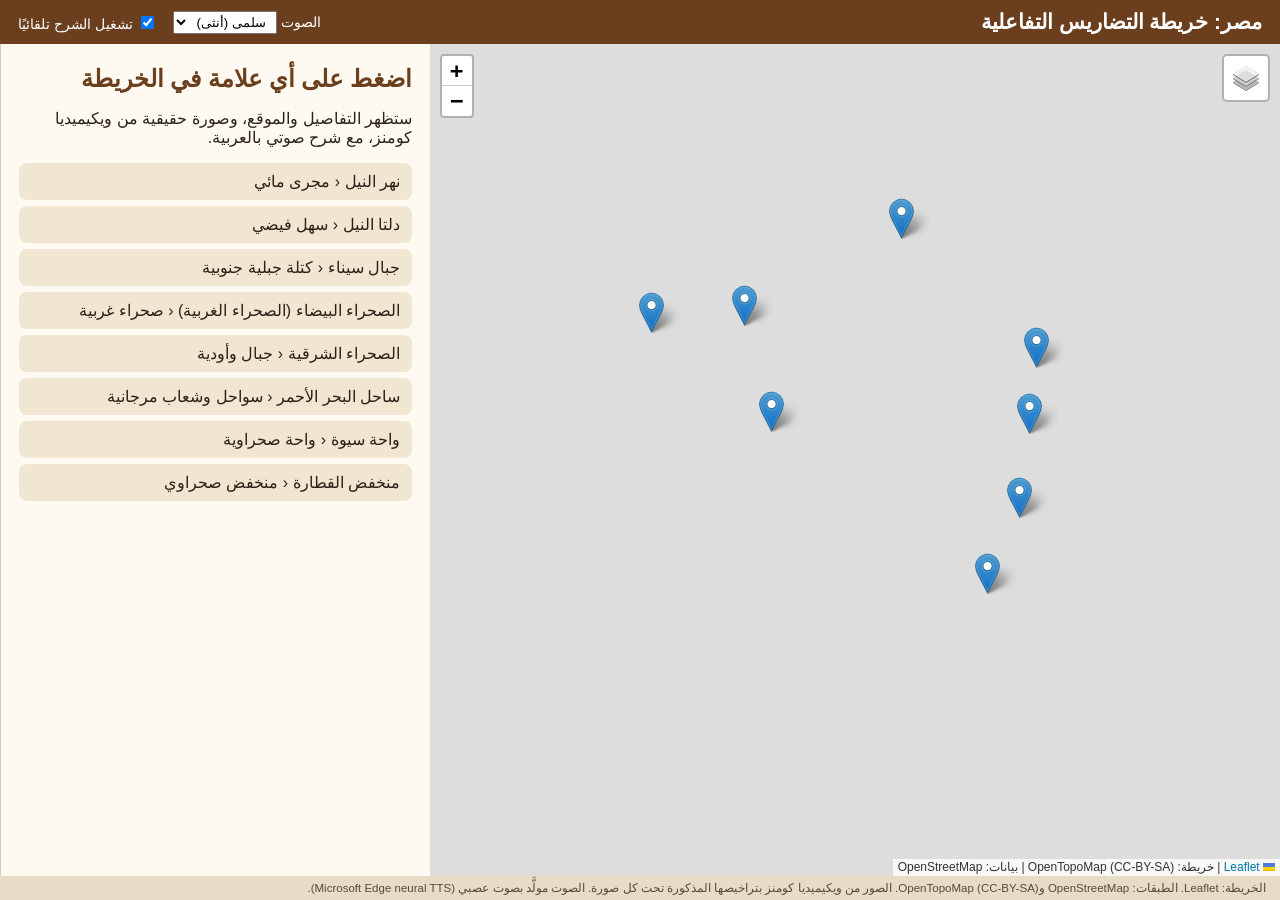
==== 1-index.html @ 4529cc91 "Add files via upload" ====
<!doctype html>
<html lang="ar" dir="rtl">
<head>
<meta charset="utf-8">
<meta name="viewport" content="width=device-width,initial-scale=1">
<title>خريطة مصر التفاعلية: التضاريس الرئيسية</title>



<style>/* required styles */

.leaflet-pane,
.leaflet-tile,
.leaflet-marker-icon,
.leaflet-marker-shadow,
.leaflet-tile-container,
.leaflet-pane > svg,
.leaflet-pane > canvas,
.leaflet-zoom-box,
.leaflet-image-layer,
.leaflet-layer {
	position: absolute;
	left: 0;
	top: 0;
	}
.leaflet-container {
	overflow: hidden;
	}
.leaflet-tile,
.leaflet-marker-icon,
.leaflet-marker-shadow {
	-webkit-user-select: none;
	   -moz-user-select: none;
	        user-select: none;
	  -webkit-user-drag: none;
	}
/* Prevents IE11 from highlighting tiles in blue */
.leaflet-tile::selection {
	background: transparent;
}
/* Safari renders non-retina tile on retina better with this, but Chrome is worse */
.leaflet-safari .leaflet-tile {
	image-rendering: -webkit-optimize-contrast;
	}
/* hack that prevents hw layers "stretching" when loading new tiles */
.leaflet-safari .leaflet-tile-container {
	width: 1600px;
	height: 1600px;
	-webkit-transform-origin: 0 0;
	}
.leaflet-marker-icon,
.leaflet-marker-shadow {
	display: block;
	}
/* .leaflet-container svg: reset svg max-width decleration shipped in Joomla! (joomla.org) 3.x */
/* .leaflet-container img: map is broken in FF if you have max-width: 100% on tiles */
.leaflet-container .leaflet-overlay-pane svg {
	max-width: none !important;
	max-height: none !important;
	}
.leaflet-container .leaflet-marker-pane img,
.leaflet-container .leaflet-shadow-pane img,
.leaflet-container .leaflet-tile-pane img,
.leaflet-container img.leaflet-image-layer,
.leaflet-container .leaflet-tile {
	max-width: none !important;
	max-height: none !important;
	width: auto;
	padding: 0;
	}

.leaflet-container img.leaflet-tile {
	/* See: https://bugs.chromium.org/p/chromium/issues/detail?id=600120 */
	mix-blend-mode: plus-lighter;
}

.leaflet-container.leaflet-touch-zoom {
	-ms-touch-action: pan-x pan-y;
	touch-action: pan-x pan-y;
	}
.leaflet-container.leaflet-touch-drag {
	-ms-touch-action: pinch-zoom;
	/* Fallback for FF which doesn't support pinch-zoom */
	touch-action: none;
	touch-action: pinch-zoom;
}
.leaflet-container.leaflet-touch-drag.leaflet-touch-zoom {
	-ms-touch-action: none;
	touch-action: none;
}
.leaflet-container {
	-webkit-tap-highlight-color: transparent;
}
.leaflet-container a {
	-webkit-tap-highlight-color: rgba(51, 181, 229, 0.4);
}
.leaflet-tile {
	filter: inherit;
	visibility: hidden;
	}
.leaflet-tile-loaded {
	visibility: inherit;
	}
.leaflet-zoom-box {
	width: 0;
	height: 0;
	-moz-box-sizing: border-box;
	     box-sizing: border-box;
	z-index: 800;
	}
/* workaround for https://bugzilla.mozilla.org/show_bug.cgi?id=888319 */
.leaflet-overlay-pane svg {
	-moz-user-select: none;
	}

.leaflet-pane         { z-index: 400; }

.leaflet-tile-pane    { z-index: 200; }
.leaflet-overlay-pane { z-index: 400; }
.leaflet-shadow-pane  { z-index: 500; }
.leaflet-marker-pane  { z-index: 600; }
.leaflet-tooltip-pane   { z-index: 650; }
.leaflet-popup-pane   { z-index: 700; }

.leaflet-map-pane canvas { z-index: 100; }
.leaflet-map-pane svg    { z-index: 200; }

.leaflet-vml-shape {
	width: 1px;
	height: 1px;
	}
.lvml {
	behavior: url(#default#VML);
	display: inline-block;
	position: absolute;
	}


/* control positioning */

.leaflet-control {
	position: relative;
	z-index: 800;
	pointer-events: visiblePainted; /* IE 9-10 doesn't have auto */
	pointer-events: auto;
	}
.leaflet-top,
.leaflet-bottom {
	position: absolute;
	z-index: 1000;
	pointer-events: none;
	}
.leaflet-top {
	top: 0;
	}
.leaflet-right {
	right: 0;
	}
.leaflet-bottom {
	bottom: 0;
	}
.leaflet-left {
	left: 0;
	}
.leaflet-control {
	float: left;
	clear: both;
	}
.leaflet-right .leaflet-control {
	float: right;
	}
.leaflet-top .leaflet-control {
	margin-top: 10px;
	}
.leaflet-bottom .leaflet-control {
	margin-bottom: 10px;
	}
.leaflet-left .leaflet-control {
	margin-left: 10px;
	}
.leaflet-right .leaflet-control {
	margin-right: 10px;
	}


/* zoom and fade animations */

.leaflet-fade-anim .leaflet-popup {
	opacity: 0;
	-webkit-transition: opacity 0.2s linear;
	   -moz-transition: opacity 0.2s linear;
	        transition: opacity 0.2s linear;
	}
.leaflet-fade-anim .leaflet-map-pane .leaflet-popup {
	opacity: 1;
	}
.leaflet-zoom-animated {
	-webkit-transform-origin: 0 0;
	    -ms-transform-origin: 0 0;
	        transform-origin: 0 0;
	}
svg.leaflet-zoom-animated {
	will-change: transform;
}

.leaflet-zoom-anim .leaflet-zoom-animated {
	-webkit-transition: -webkit-transform 0.25s cubic-bezier(0,0,0.25,1);
	   -moz-transition:    -moz-transform 0.25s cubic-bezier(0,0,0.25,1);
	        transition:         transform 0.25s cubic-bezier(0,0,0.25,1);
	}
.leaflet-zoom-anim .leaflet-tile,
.leaflet-pan-anim .leaflet-tile {
	-webkit-transition: none;
	   -moz-transition: none;
	        transition: none;
	}

.leaflet-zoom-anim .leaflet-zoom-hide {
	visibility: hidden;
	}


/* cursors */

.leaflet-interactive {
	cursor: pointer;
	}
.leaflet-grab {
	cursor: -webkit-grab;
	cursor:    -moz-grab;
	cursor:         grab;
	}
.leaflet-crosshair,
.leaflet-crosshair .leaflet-interactive {
	cursor: crosshair;
	}
.leaflet-popup-pane,
.leaflet-control {
	cursor: auto;
	}
.leaflet-dragging .leaflet-grab,
.leaflet-dragging .leaflet-grab .leaflet-interactive,
.leaflet-dragging .leaflet-marker-draggable {
	cursor: move;
	cursor: -webkit-grabbing;
	cursor:    -moz-grabbing;
	cursor:         grabbing;
	}

/* marker & overlays interactivity */
.leaflet-marker-icon,
.leaflet-marker-shadow,
.leaflet-image-layer,
.leaflet-pane > svg path,
.leaflet-tile-container {
	pointer-events: none;
	}

.leaflet-marker-icon.leaflet-interactive,
.leaflet-image-layer.leaflet-interactive,
.leaflet-pane > svg path.leaflet-interactive,
svg.leaflet-image-layer.leaflet-interactive path {
	pointer-events: visiblePainted; /* IE 9-10 doesn't have auto */
	pointer-events: auto;
	}

/* visual tweaks */

.leaflet-container {
	background: #ddd;
	outline-offset: 1px;
	}
.leaflet-container a {
	color: #0078A8;
	}
.leaflet-zoom-box {
	border: 2px dotted #38f;
	background: rgba(255,255,255,0.5);
	}


/* general typography */
.leaflet-container {
	font-family: "Helvetica Neue", Arial, Helvetica, sans-serif;
	font-size: 12px;
	font-size: 0.75rem;
	line-height: 1.5;
	}


/* general toolbar styles */

.leaflet-bar {
	box-shadow: 0 1px 5px rgba(0,0,0,0.65);
	border-radius: 4px;
	}
.leaflet-bar a {
	background-color: #fff;
	border-bottom: 1px solid #ccc;
	width: 26px;
	height: 26px;
	line-height: 26px;
	display: block;
	text-align: center;
	text-decoration: none;
	color: black;
	}
.leaflet-bar a,
.leaflet-control-layers-toggle {
	background-position: 50% 50%;
	background-repeat: no-repeat;
	display: block;
	}
.leaflet-bar a:hover,
.leaflet-bar a:focus {
	background-color: #f4f4f4;
	}
.leaflet-bar a:first-child {
	border-top-left-radius: 4px;
	border-top-right-radius: 4px;
	}
.leaflet-bar a:last-child {
	border-bottom-left-radius: 4px;
	border-bottom-right-radius: 4px;
	border-bottom: none;
	}
.leaflet-bar a.leaflet-disabled {
	cursor: default;
	background-color: #f4f4f4;
	color: #bbb;
	}

.leaflet-touch .leaflet-bar a {
	width: 30px;
	height: 30px;
	line-height: 30px;
	}
.leaflet-touch .leaflet-bar a:first-child {
	border-top-left-radius: 2px;
	border-top-right-radius: 2px;
	}
.leaflet-touch .leaflet-bar a:last-child {
	border-bottom-left-radius: 2px;
	border-bottom-right-radius: 2px;
	}

/* zoom control */

.leaflet-control-zoom-in,
.leaflet-control-zoom-out {
	font: bold 18px 'Lucida Console', Monaco, monospace;
	text-indent: 1px;
	}

.leaflet-touch .leaflet-control-zoom-in, .leaflet-touch .leaflet-control-zoom-out  {
	font-size: 22px;
	}


/* layers control */

.leaflet-control-layers {
	box-shadow: 0 1px 5px rgba(0,0,0,0.4);
	background: #fff;
	border-radius: 5px;
	}
.leaflet-control-layers-toggle {
	background-image: url([data-uri]);
	width: 36px;
	height: 36px;
	}
.leaflet-retina .leaflet-control-layers-toggle {
	background-image: url([data-uri]);
	background-size: 26px 26px;
	}
.leaflet-touch .leaflet-control-layers-toggle {
	width: 44px;
	height: 44px;
	}
.leaflet-control-layers .leaflet-control-layers-list,
.leaflet-control-layers-expanded .leaflet-control-layers-toggle {
	display: none;
	}
.leaflet-control-layers-expanded .leaflet-control-layers-list {
	display: block;
	position: relative;
	}
.leaflet-control-layers-expanded {
	padding: 6px 10px 6px 6px;
	color: #333;
	background: #fff;
	}
.leaflet-control-layers-scrollbar {
	overflow-y: scroll;
	overflow-x: hidden;
	padding-right: 5px;
	}
.leaflet-control-layers-selector {
	margin-top: 2px;
	position: relative;
	top: 1px;
	}
.leaflet-control-layers label {
	display: block;
	font-size: 13px;
	font-size: 1.08333em;
	}
.leaflet-control-layers-separator {
	height: 0;
	border-top: 1px solid #ddd;
	margin: 5px -10px 5px -6px;
	}

/* Default icon URLs */
.leaflet-default-icon-path { /* used only in path-guessing heuristic, see L.Icon.Default */
	background-image: url([data-uri]);
	}


/* attribution and scale controls */

.leaflet-container .leaflet-control-attribution {
	background: #fff;
	background: rgba(255, 255, 255, 0.8);
	margin: 0;
	}
.leaflet-control-attribution,
.leaflet-control-scale-line {
	padding: 0 5px;
	color: #333;
	line-height: 1.4;
	}
.leaflet-control-attribution a {
	text-decoration: none;
	}
.leaflet-control-attribution a:hover,
.leaflet-control-attribution a:focus {
	text-decoration: underline;
	}
.leaflet-attribution-flag {
	display: inline !important;
	vertical-align: baseline !important;
	width: 1em;
	height: 0.6669em;
	}
.leaflet-left .leaflet-control-scale {
	margin-left: 5px;
	}
.leaflet-bottom .leaflet-control-scale {
	margin-bottom: 5px;
	}
.leaflet-control-scale-line {
	border: 2px solid #777;
	border-top: none;
	line-height: 1.1;
	padding: 2px 5px 1px;
	white-space: nowrap;
	-moz-box-sizing: border-box;
	     box-sizing: border-box;
	background: rgba(255, 255, 255, 0.8);
	text-shadow: 1px 1px #fff;
	}
.leaflet-control-scale-line:not(:first-child) {
	border-top: 2px solid #777;
	border-bottom: none;
	margin-top: -2px;
	}
.leaflet-control-scale-line:not(:first-child):not(:last-child) {
	border-bottom: 2px solid #777;
	}

.leaflet-touch .leaflet-control-attribution,
.leaflet-touch .leaflet-control-layers,
.leaflet-touch .leaflet-bar {
	box-shadow: none;
	}
.leaflet-touch .leaflet-control-layers,
.leaflet-touch .leaflet-bar {
	border: 2px solid rgba(0,0,0,0.2);
	background-clip: padding-box;
	}


/* popup */

.leaflet-popup {
	position: absolute;
	text-align: center;
	margin-bottom: 20px;
	}
.leaflet-popup-content-wrapper {
	padding: 1px;
	text-align: left;
	border-radius: 12px;
	}
.leaflet-popup-content {
	margin: 13px 24px 13px 20px;
	line-height: 1.3;
	font-size: 13px;
	font-size: 1.08333em;
	min-height: 1px;
	}
.leaflet-popup-content p {
	margin: 17px 0;
	margin: 1.3em 0;
	}
.leaflet-popup-tip-container {
	width: 40px;
	height: 20px;
	position: absolute;
	left: 50%;
	margin-top: -1px;
	margin-left: -20px;
	overflow: hidden;
	pointer-events: none;
	}
.leaflet-popup-tip {
	width: 17px;
	height: 17px;
	padding: 1px;

	margin: -10px auto 0;
	pointer-events: auto;

	-webkit-transform: rotate(45deg);
	   -moz-transform: rotate(45deg);
	    -ms-transform: rotate(45deg);
	        transform: rotate(45deg);
	}
.leaflet-popup-content-wrapper,
.leaflet-popup-tip {
	background: white;
	color: #333;
	box-shadow: 0 3px 14px rgba(0,0,0,0.4);
	}
.leaflet-container a.leaflet-popup-close-button {
	position: absolute;
	top: 0;
	right: 0;
	border: none;
	text-align: center;
	width: 24px;
	height: 24px;
	font: 16px/24px Tahoma, Verdana, sans-serif;
	color: #757575;
	text-decoration: none;
	background: transparent;
	}
.leaflet-container a.leaflet-popup-close-button:hover,
.leaflet-container a.leaflet-popup-close-button:focus {
	color: #585858;
	}
.leaflet-popup-scrolled {
	overflow: auto;
	}

.leaflet-oldie .leaflet-popup-content-wrapper {
	-ms-zoom: 1;
	}
.leaflet-oldie .leaflet-popup-tip {
	width: 24px;
	margin: 0 auto;

	-ms-filter: "progid:DXImageTransform.Microsoft.Matrix(M11=0.70710678, M12=0.70710678, M21=-0.70710678, M22=0.70710678)";
	filter: progid:DXImageTransform.Microsoft.Matrix(M11=0.70710678, M12=0.70710678, M21=-0.70710678, M22=0.70710678);
	}

.leaflet-oldie .leaflet-control-zoom,
.leaflet-oldie .leaflet-control-layers,
.leaflet-oldie .leaflet-popup-content-wrapper,
.leaflet-oldie .leaflet-popup-tip {
	border: 1px solid #999;
	}


/* div icon */

.leaflet-div-icon {
	background: #fff;
	border: 1px solid #666;
	}


/* Tooltip */
/* Base styles for the element that has a tooltip */
.leaflet-tooltip {
	position: absolute;
	padding: 6px;
	background-color: #fff;
	border: 1px solid #fff;
	border-radius: 3px;
	color: #222;
	white-space: nowrap;
	-webkit-user-select: none;
	-moz-user-select: none;
	-ms-user-select: none;
	user-select: none;
	pointer-events: none;
	box-shadow: 0 1px 3px rgba(0,0,0,0.4);
	}
.leaflet-tooltip.leaflet-interactive {
	cursor: pointer;
	pointer-events: auto;
	}
.leaflet-tooltip-top:before,
.leaflet-tooltip-bottom:before,
.leaflet-tooltip-left:before,
.leaflet-tooltip-right:before {
	position: absolute;
	pointer-events: none;
	border: 6px solid transparent;
	background: transparent;
	content: "";
	}

/* Directions */

.leaflet-tooltip-bottom {
	margin-top: 6px;
}
.leaflet-tooltip-top {
	margin-top: -6px;
}
.leaflet-tooltip-bottom:before,
.leaflet-tooltip-top:before {
	left: 50%;
	margin-left: -6px;
	}
.leaflet-tooltip-top:before {
	bottom: 0;
	margin-bottom: -12px;
	border-top-color: #fff;
	}
.leaflet-tooltip-bottom:before {
	top: 0;
	margin-top: -12px;
	margin-left: -6px;
	border-bottom-color: #fff;
	}
.leaflet-tooltip-left {
	margin-left: -6px;
}
.leaflet-tooltip-right {
	margin-left: 6px;
}
.leaflet-tooltip-left:before,
.leaflet-tooltip-right:before {
	top: 50%;
	margin-top: -6px;
	}
.leaflet-tooltip-left:before {
	right: 0;
	margin-right: -12px;
	border-left-color: #fff;
	}
.leaflet-tooltip-right:before {
	left: 0;
	margin-left: -12px;
	border-right-color: #fff;
	}

/* Printing */

@media print {
	/* Prevent printers from removing background-images of controls. */
	.leaflet-control {
		-webkit-print-color-adjust: exact;
		print-color-adjust: exact;
		}
	}
/* Pannellum 2.5.6, https://github.com/mpetroff/pannellum */
.pnlm-container{margin:0;padding:0;overflow:hidden;position:relative;cursor:default;width:100%;height:100%;font-family:Helvetica,"Nimbus Sans L","Liberation Sans",Arial,sans-serif;background:#f4f4f4 url('data:image/svg+xml,%3Csvg%20xmlns%3D%22http%3A%2F%2Fwww.w3.org%2F2000%2Fsvg%22%20width%3D%2267%22%20height%3D%22100%22%20viewBox%3D%220%200%2067%20100%22%3E%0A%3Cpath%20stroke%3D%22%23ccc%22%20fill%3D%22none%22%20d%3D%22M33.5%2C50%2C0%2C63%2C33.5%2C75%2C67%2C63%2C33.5%2C50m-33.5-50%2C67%2C25m-0.5%2C0%2C0%2C75m-66.5-75%2C67-25m-33.5%2C75%2C0%2C25m0-100%2C0%2C50%22%2F%3E%0A%3C%2Fsvg%3E%0A') repeat;-webkit-user-select:none;-khtml-user-select:none;-moz-user-select:none;-o-user-select:none;-ms-user-select:none;user-select:none;outline:0;line-height:1.4;contain:content}.pnlm-container *{box-sizing:content-box}.pnlm-ui{position:absolute;width:100%;height:100%;z-index:1}.pnlm-grab{cursor:grab;cursor:url('data:image/svg+xml,%3Csvg%20xmlns%3D%22http%3A%2F%2Fwww.w3.org%2F2000%2Fsvg%22%20height%3D%2226%22%20width%3D%2226%22%3E%0A%3Cpath%20stroke%3D%22%23000%22%20stroke-width%3D%221px%22%20fill%3D%22%23fff%22%20d%3D%22m15.3%2020.5s6.38-6.73%204.64-8.24-3.47%201.01-3.47%201.01%203.61-5.72%201.41-6.49c-2.2-0.769-3.33%204.36-3.33%204.36s0.873-5.76-1.06-5.76-1.58%205.39-1.58%205.39-0.574-4.59-2.18-4.12c-1.61%200.468-0.572%205.51-0.572%205.51s-1.58-4.89-2.93-3.79c-1.35%201.11%200.258%205.25%200.572%206.62%200.836%202.43%202.03%202.94%202.17%205.55%22%2F%3E%0A%3C%2Fsvg%3E%0A') 12 8,default}.pnlm-grabbing{cursor:grabbing;cursor:url('data:image/svg+xml,%3Csvg%20xmlns%3D%22http%3A%2F%2Fwww.w3.org%2F2000%2Fsvg%22%20height%3D%2226%22%20width%3D%2226%22%3E%0A%3Cpath%20stroke%3D%22%23000%22%20stroke-width%3D%221px%22%20fill%3D%22%23fff%22%20d%3D%22m15.3%2020.5s5.07-5.29%203.77-6.74c-1.31-1.45-2.53%200.14-2.53%200.14s2.74-3.29%200.535-4.06c-2.2-0.769-2.52%201.3-2.52%201.3s0.81-2.13-1.12-2.13-1.52%201.77-1.52%201.77-0.261-1.59-1.87-1.12c-1.61%200.468-0.874%202.17-0.874%202.17s-0.651-1.55-2-0.445c-1.35%201.11-0.68%202.25-0.365%203.62%200.836%202.43%202.03%202.94%202.17%205.55%22%2F%3E%0A%3C%2Fsvg%3E%0A') 12 8,default}.pnlm-sprite{background-image:url('data:image/svg+xml,%3Csvg%20xmlns%3D%22http%3A%2F%2Fwww.w3.org%2F2000%2Fsvg%22%20width%3D%2226%22%20height%3D%22208%22%3E%0A%3Ccircle%20fill-opacity%3D%22.78%22%20cy%3D%22117%22%20cx%3D%2213%22%20r%3D%2211%22%20fill%3D%22%23fff%22%2F%3E%0A%3Ccircle%20fill-opacity%3D%22.78%22%20cy%3D%22143%22%20cx%3D%2213%22%20r%3D%2211%22%20fill%3D%22%23fff%22%2F%3E%0A%3Ccircle%20cy%3D%22169%22%20cx%3D%2213%22%20r%3D%227%22%20fill%3D%22none%22%20stroke%3D%22%23000%22%20stroke-width%3D%222%22%2F%3E%0A%3Ccircle%20cy%3D%22195%22%20cx%3D%2213%22%20r%3D%227%22%20fill%3D%22none%22%20stroke%3D%22%23000%22%20stroke-width%3D%222%22%2F%3E%0A%3Ccircle%20cx%3D%2213%22%20cy%3D%22195%22%20r%3D%222.5%22%2F%3E%0A%3Cpath%20d%3D%22m5%2083v6h2v-4h4v-2zm10%200v2h4v4h2v-6zm-5%205v6h6v-6zm-5%205v6h6v-2h-4v-4zm14%200v4h-4v2h6v-6z%22%2F%3E%0A%3Cpath%20d%3D%22m13%20110a7%207%200%200%200%20-7%207%207%207%200%200%200%207%207%207%207%200%200%200%207%20-7%207%207%200%200%200%20-7%20-7zm-1%203h2v2h-2zm0%203h2v5h-2z%22%2F%3E%0A%3Cpath%20d%3D%22m5%2057v6h2v-4h4v-2zm10%200v2h4v4h2v-6zm-10%2010v6h6v-2h-4v-4zm14%200v4h-4v2h6v-6z%22%2F%3E%0A%3Cpath%20d%3D%22m17%2038v2h-8v-2z%22%2F%3E%0A%3Cpath%20d%3D%22m12%209v3h-3v2h3v3h2v-3h3v-2h-3v-3z%22%2F%3E%0A%3Cpath%20d%3D%22m13%20136-6.125%206.125h4.375v7.875h3.5v-7.875h4.375z%22%2F%3E%0A%3Cpath%20d%3D%22m10.428%20173.33v-5.77l5-2.89v5.77zm1-1.73%203-1.73-3.001-1.74z%22%2F%3E%0A%3C%2Fsvg%3E%0A')}.pnlm-container:-moz-full-screen{height:100%!important;width:100%!important;position:static!important}.pnlm-container:-webkit-full-screen{height:100%!important;width:100%!important;position:static!important}.pnlm-container:-ms-fullscreen{height:100%!important;width:100%!important;position:static!important}.pnlm-container:fullscreen{height:100%!important;width:100%!important;position:static!important}.pnlm-render-container{cursor:inherit;position:absolute;height:100%;width:100%}.pnlm-controls{margin-top:4px;background-color:#fff;border:1px solid #999;border-color:rgba(0,0,0,0.4);border-radius:3px;cursor:pointer;z-index:2;-webkit-transform:translateZ(9999px);transform:translateZ(9999px)}.pnlm-control:hover{background-color:#f8f8f8}.pnlm-controls-container{position:absolute;top:0;left:4px;z-index:1}.pnlm-zoom-controls{width:26px;height:52px}.pnlm-zoom-in{width:100%;height:50%;position:absolute;top:0;border-radius:3px 3px 0 0}.pnlm-zoom-out{width:100%;height:50%;position:absolute;bottom:0;background-position:0 -26px;border-top:1px solid #ddd;border-top-color:rgba(0,0,0,0.10);border-radius:0 0 3px 3px}.pnlm-fullscreen-toggle-button,.pnlm-orientation-button,.pnlm-hot-spot-debug-indicator{width:26px;height:26px}.pnlm-hot-spot-debug-indicator{position:absolute;top:50%;left:50%;width:26px;height:26px;margin:-13px 0 0 -13px;background-color:rgba(255,255,255,0.5);border-radius:13px;display:none}.pnlm-orientation-button-inactive{background-position:0 -156px}.pnlm-orientation-button-active{background-position:0 -182px}.pnlm-fullscreen-toggle-button-inactive{background-position:0 -52px}.pnlm-fullscreen-toggle-button-active{background-position:0 -78px}.pnlm-panorama-info{position:absolute;bottom:4px;background-color:rgba(0,0,0,0.7);border-radius:0 3px 3px 0;padding-right:10px;color:#fff;text-align:left;display:none;z-index:2;-webkit-transform:translateZ(9999px);transform:translateZ(9999px)}.pnlm-title-box{position:relative;font-size:20px;display:table;padding-left:5px;margin-bottom:3px}.pnlm-author-box{position:relative;font-size:12px;display:table;padding-left:5px}.pnlm-load-box{position:absolute;top:50%;left:50%;width:200px;height:150px;margin:-75px 0 0 -100px;background-color:rgba(0,0,0,0.7);border-radius:3px;text-align:center;font-size:20px;display:none;color:#fff}.pnlm-load-box p{margin:20px 0}.pnlm-lbox{position:absolute;top:50%;left:50%;width:20px;height:20px;margin:-10px 0 0 -10px;display:none}.pnlm-loading{animation-duration:1.5s;-webkit-animation-duration:1.5s;animation-name:pnlm-mv;-webkit-animation-name:pnlm-mv;animation-iteration-count:infinite;-webkit-animation-iteration-count:infinite;animation-timing-function:linear;-webkit-animation-timing-function:linear;height:10px;width:10px;background-color:#fff;position:relative}@keyframes pnlm-mv{from{left:0;top:0}25%{left:10px;top:0}50%{left:10px;top:10px}75%{left:0;top:10px}to{left:0;top:0}}@-webkit-keyframes pnlm-mv{from{left:0;top:0}25%{left:10px;top:0}50%{left:10px;top:10px}75%{left:0;top:10px}to{left:0;top:0}}.pnlm-load-button{position:absolute;top:50%;left:50%;width:200px;height:100px;margin:-50px 0 0 -100px;background-color:rgba(0,0,0,.7);border-radius:3px;text-align:center;font-size:20px;display:table;color:#fff;cursor:pointer}.pnlm-load-button:hover{background-color:rgba(0,0,0,.8)}.pnlm-load-button p{display:table-cell;vertical-align:middle}.pnlm-info-box{font-size:15px;position:absolute;top:50%;left:50%;width:200px;height:150px;margin:-75px 0 0 -100px;background-color:#000;border-radius:3px;display:table;text-align:center;color:#fff;table-layout:fixed}.pnlm-info-box a,.pnlm-author-box a{color:#fff;word-wrap:break-word;overflow-wrap:break-word}.pnlm-info-box p{display:table-cell;vertical-align:middle;padding:0 5px 0 5px}.pnlm-error-msg{display:none}.pnlm-about-msg{font-size:11px;line-height:11px;color:#fff;padding:5px 8px 5px 8px;background:rgba(0,0,0,0.7);border-radius:3px;position:absolute;top:50px;left:50px;display:none;opacity:0;-moz-transition:opacity .3s ease-in-out;-webkit-transition:opacity .3s ease-in-out;-o-transition:opacity .3s ease-in-out;-ms-transition:opacity .3s ease-in-out;transition:opacity .3s ease-in-out;z-index:1}.pnlm-about-msg a:link,.pnlm-about-msg a:visited{color:#fff}.pnlm-about-msg a:hover,.pnlm-about-msg a:active{color:#eee}.pnlm-hotspot-base{position:absolute;visibility:hidden;cursor:default;vertical-align:middle;top:0;z-index:1}.pnlm-hotspot{height:26px;width:26px;border-radius:13px}.pnlm-hotspot:hover{background-color:rgba(255,255,255,0.2)}.pnlm-hotspot.pnlm-info{background-position:0 -104px}.pnlm-hotspot.pnlm-scene{background-position:0 -130px}div.pnlm-tooltip span{visibility:hidden;position:absolute;border-radius:3px;background-color:rgba(0,0,0,0.7);color:#fff;text-align:center;max-width:200px;padding:5px 10px;margin-left:-220px;cursor:default}div.pnlm-tooltip:hover span{visibility:visible}div.pnlm-tooltip:hover span:after{content:'';position:absolute;width:0;height:0;border-width:10px;border-style:solid;border-color:rgba(0,0,0,0.7) transparent transparent transparent;bottom:-20px;left:-10px;margin:0 50%}.pnlm-compass{position:absolute;width:50px;height:50px;right:4px;bottom:4px;border-radius:25px;background-image:url('data:image/svg+xml,%3Csvg%20xmlns%3D%22http%3A%2F%2Fwww.w3.org%2F2000%2Fsvg%22%20height%3D%2250%22%20width%3D%2250%22%3E%0A%3Cpath%20d%3D%22m24.5078%206-3.2578%2018h7.5l-3.25781-18h-0.984376zm-3.2578%2020%203.2578%2018h0.9844l3.2578-18h-7.5zm1.19531%200.9941h5.10938l-2.5547%2014.1075-2.5547-14.1075z%22%2F%3E%0A%3C%2Fsvg%3E%0A');cursor:default;display:none}.pnlm-world{position:absolute;left:50%;top:50%}.pnlm-face{position:absolute;-webkit-transform-origin:0 0;transform-origin:0 0}.pnlm-dragfix,.pnlm-preview-img{position:absolute;height:100%;width:100%}.pnlm-preview-img{background-size:cover;background-position:center}.pnlm-lbar{width:150px;margin:0 auto;border:#fff 1px solid;height:6px}.pnlm-lbar-fill{background:#fff;height:100%;width:0}.pnlm-lmsg{font-size:12px}.pnlm-fade-img{position:absolute;top:0;left:0}.pnlm-pointer{cursor:pointer}*{box-sizing:border-box}
html,body{margin:0;height:100%;font-family:"Segoe UI","Noto Naskh Arabic","Noto Sans Arabic",Tahoma,sans-serif;background:#f4efe6;color:#2b2118}
body{display:flex;flex-direction:column}
header{display:flex;justify-content:space-between;align-items:center;padding:10px 18px;background:#6b3f1d;color:#fff}
header h1{margin:0;font-size:1.3rem}
.ctrl{display:flex;gap:16px;align-items:center;font-size:.9rem}
.ctrl select{font-family:inherit;padding:2px 6px}
main{flex:1;display:flex;min-height:0}
#map{flex:1;min-width:0}
#panel{width:430px;max-width:45vw;overflow-y:auto;padding:16px 18px;background:#fffaf1;border-inline-end:1px solid #d9cbb3}
#panel h2{margin:.2em 0 .3em;color:#6b3f1d}
.en{color:#8a7a66;font-size:.85rem;margin-bottom:6px}
.tags span{display:inline-block;background:#e8d9bd;border-radius:10px;padding:1px 10px;margin-inline-end:6px;font-size:.8rem}
.loc{margin:8px 0;font-size:.9rem;color:#5a4a37}
#list{list-style:none;padding:0}
#list li{padding:9px 12px;margin:6px 0;background:#f1e6d1;border-radius:8px;cursor:pointer}
#list li:hover{background:#e6d3b0}
#back{font-family:inherit;border:0;background:#e8d9bd;padding:5px 12px;border-radius:6px;cursor:pointer}
.viewer-wrap{margin:10px 0}
#viewer{width:100%;height:240px;border-radius:8px;overflow:hidden;background:#222}
#viewer img{width:100%;height:100%;object-fit:cover;cursor:zoom-in}
#viewer.big{position:fixed;inset:4vh 4vw;height:auto;z-index:2000;box-shadow:0 0 0 100vmax rgba(0,0,0,.7)}
#viewer.big img{object-fit:contain;cursor:zoom-out}
#viewer-note{font-size:.78rem;color:#7a6a55;margin-top:4px}
audio{width:100%;margin:6px 0}
#d-text{line-height:1.9;font-size:1.02rem}
#d-facts{padding-inline-start:20px;line-height:1.8}
.credit{font-size:.78rem;color:#6a5a47;border-top:1px solid #e0d2ba;padding-top:8px;margin-top:10px}
.credit a{color:#8a4b14}
footer{font-size:.72rem;padding:5px 14px;background:#e8dcc6;color:#5a4a37}
.leaflet-popup-content{font-family:inherit;direction:rtl;text-align:right}
@media(max-width:800px){main{flex-direction:column}#panel{width:100%;max-width:none;height:55%}#map{height:45%;flex:none}}
</style></head>
<body>
<header>
  <h1>مصر: خريطة التضاريس التفاعلية</h1>
  <div class="ctrl">
    <label>الصوت
      <select id="voice"><option value="salma">سلمى (أنثى)</option><option value="shakir">شاكر (ذكر)</option></select>
    </label>
    <label class="chk"><input type="checkbox" id="autoplay" checked> تشغيل الشرح تلقائيًا</label>
  </div>
</header>
<main>
  <div id="map"></div>
  <aside id="panel">
    <div id="intro">
      <h2>اضغط على أي علامة في الخريطة</h2>
      <p>ستظهر التفاصيل والموقع، وصورة حقيقية من ويكيميديا كومنز، مع شرح صوتي بالعربية.</p>
      <ul id="list"></ul>
    </div>
    <div id="detail" hidden>
      <button id="back" type="button">&rarr; رجوع للقائمة</button>
      <h2 id="d-ar"></h2>
      <div class="en" id="d-en" dir="ltr"></div>
      <div class="tags"><span id="d-kind"></span><span id="d-sub"></span></div>
      <div class="loc">الموقع: <bdi id="d-loc" dir="ltr"></bdi></div>
      <div class="viewer-wrap">
        <div id="viewer"></div>
        <div id="viewer-note"></div>
      </div>
      <audio id="audio" controls preload="none"></audio>
      <p id="d-text"></p>
      <ul id="d-facts"></ul>
      <div class="credit" id="d-credit"></div>
    </div>
  </aside>
</main>
<footer>
  الخريطة: Leaflet. الطبقات: OpenStreetMap وOpenTopoMap (CC-BY-SA). الصور من ويكيميديا كومنز بتراخيصها المذكورة تحت كل صورة. الصوت مولَّد بصوت عصبي (Microsoft Edge neural TTS).
</footer>
<script>/* @preserve
 * Leaflet 1.9.4, a JS library for interactive maps. https://leafletjs.com
 * (c) 2010-2023 Vladimir Agafonkin, (c) 2010-2011 CloudMade
 */
!function(t,e){"object"==typeof exports&&"undefined"!=typeof module?e(exports):"function"==typeof define&&define.amd?define(["exports"],e):e((t="undefined"!=typeof globalThis?globalThis:t||self).leaflet={})}(this,function(t){"use strict";function l(t){for(var e,i,n=1,o=arguments.length;n<o;n++)for(e in i=arguments[n])t[e]=i[e];return t}var R=Object.create||function(t){return N.prototype=t,new N};function N(){}function a(t,e){var i,n=Array.prototype.slice;return t.bind?t.bind.apply(t,n.call(arguments,1)):(i=n.call(arguments,2),function(){return t.apply(e,i.length?i.concat(n.call(arguments)):arguments)})}var D=0;function h(t){return"_leaflet_id"in t||(t._leaflet_id=++D),t._leaflet_id}function j(t,e,i){var n,o,s=function(){n=!1,o&&(r.apply(i,o),o=!1)},r=function(){n?o=arguments:(t.apply(i,arguments),setTimeout(s,e),n=!0)};return r}function H(t,e,i){var n=e[1],e=e[0],o=n-e;return t===n&&i?t:((t-e)%o+o)%o+e}function u(){return!1}function i(t,e){return!1===e?t:(e=Math.pow(10,void 0===e?6:e),Math.round(t*e)/e)}function W(t){return t.trim?t.trim():t.replace(/^\s+|\s+$/g,"")}function F(t){return W(t).split(/\s+/)}function c(t,e){for(var i in Object.prototype.hasOwnProperty.call(t,"options")||(t.options=t.options?R(t.options):{}),e)t.options[i]=e[i];return t.options}function U(t,e,i){var n,o=[];for(n in t)o.push(encodeURIComponent(i?n.toUpperCase():n)+"="+encodeURIComponent(t[n]));return(e&&-1!==e.indexOf("?")?"&":"?")+o.join("&")}var V=/\{ *([\w_ -]+) *\}/g;function q(t,i){return t.replace(V,function(t,e){e=i[e];if(void 0===e)throw new Error("No value provided for variable "+t);return e="function"==typeof e?e(i):e})}var d=Array.isArray||function(t){return"[object Array]"===Object.prototype.toString.call(t)};function G(t,e){for(var i=0;i<t.length;i++)if(t[i]===e)return i;return-1}var K="[data-uri]";function Y(t){return window["webkit"+t]||window["moz"+t]||window["ms"+t]}var X=0;function J(t){var e=+new Date,i=Math.max(0,16-(e-X));return X=e+i,window.setTimeout(t,i)}var $=window.requestAnimationFrame||Y("RequestAnimationFrame")||J,Q=window.cancelAnimationFrame||Y("CancelAnimationFrame")||Y("CancelRequestAnimationFrame")||function(t){window.clearTimeout(t)};function x(t,e,i){if(!i||$!==J)return $.call(window,a(t,e));t.call(e)}function r(t){t&&Q.call(window,t)}var tt={__proto__:null,extend:l,create:R,bind:a,get lastId(){return D},stamp:h,throttle:j,wrapNum:H,falseFn:u,formatNum:i,trim:W,splitWords:F,setOptions:c,getParamString:U,template:q,isArray:d,indexOf:G,emptyImageUrl:K,requestFn:$,cancelFn:Q,requestAnimFrame:x,cancelAnimFrame:r};function et(){}et.extend=function(t){function e(){c(this),this.initialize&&this.initialize.apply(this,arguments),this.callInitHooks()}var i,n=e.__super__=this.prototype,o=R(n);for(i in(o.constructor=e).prototype=o,this)Object.prototype.hasOwnProperty.call(this,i)&&"prototype"!==i&&"__super__"!==i&&(e[i]=this[i]);if(t.statics&&l(e,t.statics),t.includes){var s=t.includes;if("undefined"!=typeof L&&L&&L.Mixin){s=d(s)?s:[s];for(var r=0;r<s.length;r++)s[r]===L.Mixin.Events&&console.warn("Deprecated include of L.Mixin.Events: this property will be removed in future releases, please inherit from L.Evented instead.",(new Error).stack)}l.apply(null,[o].concat(t.includes))}return l(o,t),delete o.statics,delete o.includes,o.options&&(o.options=n.options?R(n.options):{},l(o.options,t.options)),o._initHooks=[],o.callInitHooks=function(){if(!this._initHooksCalled){n.callInitHooks&&n.callInitHooks.call(this),this._initHooksCalled=!0;for(var t=0,e=o._initHooks.length;t<e;t++)o._initHooks[t].call(this)}},e},et.include=function(t){var e=this.prototype.options;return l(this.prototype,t),t.options&&(this.prototype.options=e,this.mergeOptions(t.options)),this},et.mergeOptions=function(t){return l(this.prototype.options,t),this},et.addInitHook=function(t){var e=Array.prototype.slice.call(arguments,1),i="function"==typeof t?t:function(){this[t].apply(this,e)};return this.prototype._initHooks=this.prototype._initHooks||[],this.prototype._initHooks.push(i),this};var e={on:function(t,e,i){if("object"==typeof t)for(var n in t)this._on(n,t[n],e);else for(var o=0,s=(t=F(t)).length;o<s;o++)this._on(t[o],e,i);return this},off:function(t,e,i){if(arguments.length)if("object"==typeof t)for(var n in t)this._off(n,t[n],e);else{t=F(t);for(var o=1===arguments.length,s=0,r=t.length;s<r;s++)o?this._off(t[s]):this._off(t[s],e,i)}else delete this._events;return this},_on:function(t,e,i,n){"function"!=typeof e?console.warn("wrong listener type: "+typeof e):!1===this._listens(t,e,i)&&(e={fn:e,ctx:i=i===this?void 0:i},n&&(e.once=!0),this._events=this._events||{},this._events[t]=this._events[t]||[],this._events[t].push(e))},_off:function(t,e,i){var n,o,s;if(this._events&&(n=this._events[t]))if(1===arguments.length){if(this._firingCount)for(o=0,s=n.length;o<s;o++)n[o].fn=u;delete this._events[t]}else"function"!=typeof e?console.warn("wrong listener type: "+typeof e):!1!==(e=this._listens(t,e,i))&&(i=n[e],this._firingCount&&(i.fn=u,this._events[t]=n=n.slice()),n.splice(e,1))},fire:function(t,e,i){if(this.listens(t,i)){var n=l({},e,{type:t,target:this,sourceTarget:e&&e.sourceTarget||this});if(this._events){var o=this._events[t];if(o){this._firingCount=this._firingCount+1||1;for(var s=0,r=o.length;s<r;s++){var a=o[s],h=a.fn;a.once&&this.off(t,h,a.ctx),h.call(a.ctx||this,n)}this._firingCount--}}i&&this._propagateEvent(n)}return this},listens:function(t,e,i,n){"string"!=typeof t&&console.warn('"string" type argument expected');var o=e,s=("function"!=typeof e&&(n=!!e,i=o=void 0),this._events&&this._events[t]);if(s&&s.length&&!1!==this._listens(t,o,i))return!0;if(n)for(var r in this._eventParents)if(this._eventParents[r].listens(t,e,i,n))return!0;return!1},_listens:function(t,e,i){if(this._events){var n=this._events[t]||[];if(!e)return!!n.length;i===this&&(i=void 0);for(var o=0,s=n.length;o<s;o++)if(n[o].fn===e&&n[o].ctx===i)return o}return!1},once:function(t,e,i){if("object"==typeof t)for(var n in t)this._on(n,t[n],e,!0);else for(var o=0,s=(t=F(t)).length;o<s;o++)this._on(t[o],e,i,!0);return this},addEventParent:function(t){return this._eventParents=this._eventParents||{},this._eventParents[h(t)]=t,this},removeEventParent:function(t){return this._eventParents&&delete this._eventParents[h(t)],this},_propagateEvent:function(t){for(var e in this._eventParents)this._eventParents[e].fire(t.type,l({layer:t.target,propagatedFrom:t.target},t),!0)}},it=(e.addEventListener=e.on,e.removeEventListener=e.clearAllEventListeners=e.off,e.addOneTimeEventListener=e.once,e.fireEvent=e.fire,e.hasEventListeners=e.listens,et.extend(e));function p(t,e,i){this.x=i?Math.round(t):t,this.y=i?Math.round(e):e}var nt=Math.trunc||function(t){return 0<t?Math.floor(t):Math.ceil(t)};function m(t,e,i){return t instanceof p?t:d(t)?new p(t[0],t[1]):null==t?t:"object"==typeof t&&"x"in t&&"y"in t?new p(t.x,t.y):new p(t,e,i)}function f(t,e){if(t)for(var i=e?[t,e]:t,n=0,o=i.length;n<o;n++)this.extend(i[n])}function _(t,e){return!t||t instanceof f?t:new f(t,e)}function s(t,e){if(t)for(var i=e?[t,e]:t,n=0,o=i.length;n<o;n++)this.extend(i[n])}function g(t,e){return t instanceof s?t:new s(t,e)}function v(t,e,i){if(isNaN(t)||isNaN(e))throw new Error("Invalid LatLng object: ("+t+", "+e+")");this.lat=+t,this.lng=+e,void 0!==i&&(this.alt=+i)}function w(t,e,i){return t instanceof v?t:d(t)&&"object"!=typeof t[0]?3===t.length?new v(t[0],t[1],t[2]):2===t.length?new v(t[0],t[1]):null:null==t?t:"object"==typeof t&&"lat"in t?new v(t.lat,"lng"in t?t.lng:t.lon,t.alt):void 0===e?null:new v(t,e,i)}p.prototype={clone:function(){return new p(this.x,this.y)},add:function(t){return this.clone()._add(m(t))},_add:function(t){return this.x+=t.x,this.y+=t.y,this},subtract:function(t){return this.clone()._subtract(m(t))},_subtract:function(t){return this.x-=t.x,this.y-=t.y,this},divideBy:function(t){return this.clone()._divideBy(t)},_divideBy:function(t){return this.x/=t,this.y/=t,this},multiplyBy:function(t){return this.clone()._multiplyBy(t)},_multiplyBy:function(t){return this.x*=t,this.y*=t,this},scaleBy:function(t){return new p(this.x*t.x,this.y*t.y)},unscaleBy:function(t){return new p(this.x/t.x,this.y/t.y)},round:function(){return this.clone()._round()},_round:function(){return this.x=Math.round(this.x),this.y=Math.round(this.y),this},floor:function(){return this.clone()._floor()},_floor:function(){return this.x=Math.floor(this.x),this.y=Math.floor(this.y),this},ceil:function(){return this.clone()._ceil()},_ceil:function(){return this.x=Math.ceil(this.x),this.y=Math.ceil(this.y),this},trunc:function(){return this.clone()._trunc()},_trunc:function(){return this.x=nt(this.x),this.y=nt(this.y),this},distanceTo:function(t){var e=(t=m(t)).x-this.x,t=t.y-this.y;return Math.sqrt(e*e+t*t)},equals:function(t){return(t=m(t)).x===this.x&&t.y===this.y},contains:function(t){return t=m(t),Math.abs(t.x)<=Math.abs(this.x)&&Math.abs(t.y)<=Math.abs(this.y)},toString:function(){return"Point("+i(this.x)+", "+i(this.y)+")"}},f.prototype={extend:function(t){var e,i;if(t){if(t instanceof p||"number"==typeof t[0]||"x"in t)e=i=m(t);else if(e=(t=_(t)).min,i=t.max,!e||!i)return this;this.min||this.max?(this.min.x=Math.min(e.x,this.min.x),this.max.x=Math.max(i.x,this.max.x),this.min.y=Math.min(e.y,this.min.y),this.max.y=Math.max(i.y,this.max.y)):(this.min=e.clone(),this.max=i.clone())}return this},getCenter:function(t){return m((this.min.x+this.max.x)/2,(this.min.y+this.max.y)/2,t)},getBottomLeft:function(){return m(this.min.x,this.max.y)},getTopRight:function(){return m(this.max.x,this.min.y)},getTopLeft:function(){return this.min},getBottomRight:function(){return this.max},getSize:function(){return this.max.subtract(this.min)},contains:function(t){var e,i;return(t=("number"==typeof t[0]||t instanceof p?m:_)(t))instanceof f?(e=t.min,i=t.max):e=i=t,e.x>=this.min.x&&i.x<=this.max.x&&e.y>=this.min.y&&i.y<=this.max.y},intersects:function(t){t=_(t);var e=this.min,i=this.max,n=t.min,t=t.max,o=t.x>=e.x&&n.x<=i.x,t=t.y>=e.y&&n.y<=i.y;return o&&t},overlaps:function(t){t=_(t);var e=this.min,i=this.max,n=t.min,t=t.max,o=t.x>e.x&&n.x<i.x,t=t.y>e.y&&n.y<i.y;return o&&t},isValid:function(){return!(!this.min||!this.max)},pad:function(t){var e=this.min,i=this.max,n=Math.abs(e.x-i.x)*t,t=Math.abs(e.y-i.y)*t;return _(m(e.x-n,e.y-t),m(i.x+n,i.y+t))},equals:function(t){return!!t&&(t=_(t),this.min.equals(t.getTopLeft())&&this.max.equals(t.getBottomRight()))}},s.prototype={extend:function(t){var e,i,n=this._southWest,o=this._northEast;if(t instanceof v)i=e=t;else{if(!(t instanceof s))return t?this.extend(w(t)||g(t)):this;if(e=t._southWest,i=t._northEast,!e||!i)return this}return n||o?(n.lat=Math.min(e.lat,n.lat),n.lng=Math.min(e.lng,n.lng),o.lat=Math.max(i.lat,o.lat),o.lng=Math.max(i.lng,o.lng)):(this._southWest=new v(e.lat,e.lng),this._northEast=new v(i.lat,i.lng)),this},pad:function(t){var e=this._southWest,i=this._northEast,n=Math.abs(e.lat-i.lat)*t,t=Math.abs(e.lng-i.lng)*t;return new s(new v(e.lat-n,e.lng-t),new v(i.lat+n,i.lng+t))},getCenter:function(){return new v((this._southWest.lat+this._northEast.lat)/2,(this._southWest.lng+this._northEast.lng)/2)},getSouthWest:function(){return this._southWest},getNorthEast:function(){return this._northEast},getNorthWest:function(){return new v(this.getNorth(),this.getWest())},getSouthEast:function(){return new v(this.getSouth(),this.getEast())},getWest:function(){return this._southWest.lng},getSouth:function(){return this._southWest.lat},getEast:function(){return this._northEast.lng},getNorth:function(){return this._northEast.lat},contains:function(t){t=("number"==typeof t[0]||t instanceof v||"lat"in t?w:g)(t);var e,i,n=this._southWest,o=this._northEast;return t instanceof s?(e=t.getSouthWest(),i=t.getNorthEast()):e=i=t,e.lat>=n.lat&&i.lat<=o.lat&&e.lng>=n.lng&&i.lng<=o.lng},intersects:function(t){t=g(t);var e=this._southWest,i=this._northEast,n=t.getSouthWest(),t=t.getNorthEast(),o=t.lat>=e.lat&&n.lat<=i.lat,t=t.lng>=e.lng&&n.lng<=i.lng;return o&&t},overlaps:function(t){t=g(t);var e=this._southWest,i=this._northEast,n=t.getSouthWest(),t=t.getNorthEast(),o=t.lat>e.lat&&n.lat<i.lat,t=t.lng>e.lng&&n.lng<i.lng;return o&&t},toBBoxString:function(){return[this.getWest(),this.getSouth(),this.getEast(),this.getNorth()].join(",")},equals:function(t,e){return!!t&&(t=g(t),this._southWest.equals(t.getSouthWest(),e)&&this._northEast.equals(t.getNorthEast(),e))},isValid:function(){return!(!this._southWest||!this._northEast)}};var ot={latLngToPoint:function(t,e){t=this.projection.project(t),e=this.scale(e);return this.transformation._transform(t,e)},pointToLatLng:function(t,e){e=this.scale(e),t=this.transformation.untransform(t,e);return this.projection.unproject(t)},project:function(t){return this.projection.project(t)},unproject:function(t){return this.projection.unproject(t)},scale:function(t){return 256*Math.pow(2,t)},zoom:function(t){return Math.log(t/256)/Math.LN2},getProjectedBounds:function(t){var e;return this.infinite?null:(e=this.projection.bounds,t=this.scale(t),new f(this.transformation.transform(e.min,t),this.transformation.transform(e.max,t)))},infinite:!(v.prototype={equals:function(t,e){return!!t&&(t=w(t),Math.max(Math.abs(this.lat-t.lat),Math.abs(this.lng-t.lng))<=(void 0===e?1e-9:e))},toString:function(t){return"LatLng("+i(this.lat,t)+", "+i(this.lng,t)+")"},distanceTo:function(t){return st.distance(this,w(t))},wrap:function(){return st.wrapLatLng(this)},toBounds:function(t){var t=180*t/40075017,e=t/Math.cos(Math.PI/180*this.lat);return g([this.lat-t,this.lng-e],[this.lat+t,this.lng+e])},clone:function(){return new v(this.lat,this.lng,this.alt)}}),wrapLatLng:function(t){var e=this.wrapLng?H(t.lng,this.wrapLng,!0):t.lng;return new v(this.wrapLat?H(t.lat,this.wrapLat,!0):t.lat,e,t.alt)},wrapLatLngBounds:function(t){var e=t.getCenter(),i=this.wrapLatLng(e),n=e.lat-i.lat,e=e.lng-i.lng;return 0==n&&0==e?t:(i=t.getSouthWest(),t=t.getNorthEast(),new s(new v(i.lat-n,i.lng-e),new v(t.lat-n,t.lng-e)))}},st=l({},ot,{wrapLng:[-180,180],R:6371e3,distance:function(t,e){var i=Math.PI/180,n=t.lat*i,o=e.lat*i,s=Math.sin((e.lat-t.lat)*i/2),e=Math.sin((e.lng-t.lng)*i/2),t=s*s+Math.cos(n)*Math.cos(o)*e*e,i=2*Math.atan2(Math.sqrt(t),Math.sqrt(1-t));return this.R*i}}),rt=6378137,rt={R:rt,MAX_LATITUDE:85.0511287798,project:function(t){var e=Math.PI/180,i=this.MAX_LATITUDE,i=Math.max(Math.min(i,t.lat),-i),i=Math.sin(i*e);return new p(this.R*t.lng*e,this.R*Math.log((1+i)/(1-i))/2)},unproject:function(t){var e=180/Math.PI;return new v((2*Math.atan(Math.exp(t.y/this.R))-Math.PI/2)*e,t.x*e/this.R)},bounds:new f([-(rt=rt*Math.PI),-rt],[rt,rt])};function at(t,e,i,n){d(t)?(this._a=t[0],this._b=t[1],this._c=t[2],this._d=t[3]):(this._a=t,this._b=e,this._c=i,this._d=n)}function ht(t,e,i,n){return new at(t,e,i,n)}at.prototype={transform:function(t,e){return this._transform(t.clone(),e)},_transform:function(t,e){return t.x=(e=e||1)*(this._a*t.x+this._b),t.y=e*(this._c*t.y+this._d),t},untransform:function(t,e){return new p((t.x/(e=e||1)-this._b)/this._a,(t.y/e-this._d)/this._c)}};var lt=l({},st,{code:"EPSG:3857",projection:rt,transformation:ht(lt=.5/(Math.PI*rt.R),.5,-lt,.5)}),ut=l({},lt,{code:"EPSG:900913"});function ct(t){return document.createElementNS("http://www.w3.org/2000/svg",t)}function dt(t,e){for(var i,n,o,s,r="",a=0,h=t.length;a<h;a++){for(i=0,n=(o=t[a]).length;i<n;i++)r+=(i?"L":"M")+(s=o[i]).x+" "+s.y;r+=e?b.svg?"z":"x":""}return r||"M0 0"}var _t=document.documentElement.style,pt="ActiveXObject"in window,mt=pt&&!document.addEventListener,n="msLaunchUri"in navigator&&!("documentMode"in document),ft=y("webkit"),gt=y("android"),vt=y("android 2")||y("android 3"),yt=parseInt(/WebKit\/([0-9]+)|$/.exec(navigator.userAgent)[1],10),yt=gt&&y("Google")&&yt<537&&!("AudioNode"in window),xt=!!window.opera,wt=!n&&y("chrome"),bt=y("gecko")&&!ft&&!xt&&!pt,Pt=!wt&&y("safari"),Lt=y("phantom"),o="OTransition"in _t,Tt=0===navigator.platform.indexOf("Win"),Mt=pt&&"transition"in _t,zt="WebKitCSSMatrix"in window&&"m11"in new window.WebKitCSSMatrix&&!vt,_t="MozPerspective"in _t,Ct=!window.L_DISABLE_3D&&(Mt||zt||_t)&&!o&&!Lt,Zt="undefined"!=typeof orientation||y("mobile"),St=Zt&&ft,Et=Zt&&zt,kt=!window.PointerEvent&&window.MSPointerEvent,Ot=!(!window.PointerEvent&&!kt),At="ontouchstart"in window||!!window.TouchEvent,Bt=!window.L_NO_TOUCH&&(At||Ot),It=Zt&&xt,Rt=Zt&&bt,Nt=1<(window.devicePixelRatio||window.screen.deviceXDPI/window.screen.logicalXDPI),Dt=function(){var t=!1;try{var e=Object.defineProperty({},"passive",{get:function(){t=!0}});window.addEventListener("testPassiveEventSupport",u,e),window.removeEventListener("testPassiveEventSupport",u,e)}catch(t){}return t}(),jt=!!document.createElement("canvas").getContext,Ht=!(!document.createElementNS||!ct("svg").createSVGRect),Wt=!!Ht&&((Wt=document.createElement("div")).innerHTML="<svg/>","http://www.w3.org/2000/svg"===(Wt.firstChild&&Wt.firstChild.namespaceURI));function y(t){return 0<=navigator.userAgent.toLowerCase().indexOf(t)}var b={ie:pt,ielt9:mt,edge:n,webkit:ft,android:gt,android23:vt,androidStock:yt,opera:xt,chrome:wt,gecko:bt,safari:Pt,phantom:Lt,opera12:o,win:Tt,ie3d:Mt,webkit3d:zt,gecko3d:_t,any3d:Ct,mobile:Zt,mobileWebkit:St,mobileWebkit3d:Et,msPointer:kt,pointer:Ot,touch:Bt,touchNative:At,mobileOpera:It,mobileGecko:Rt,retina:Nt,passiveEvents:Dt,canvas:jt,svg:Ht,vml:!Ht&&function(){try{var t=document.createElement("div"),e=(t.innerHTML='<v:shape adj="1"/>',t.firstChild);return e.style.behavior="url(#default#VML)",e&&"object"==typeof e.adj}catch(t){return!1}}(),inlineSvg:Wt,mac:0===navigator.platform.indexOf("Mac"),linux:0===navigator.platform.indexOf("Linux")},Ft=b.msPointer?"MSPointerDown":"pointerdown",Ut=b.msPointer?"MSPointerMove":"pointermove",Vt=b.msPointer?"MSPointerUp":"pointerup",qt=b.msPointer?"MSPointerCancel":"pointercancel",Gt={touchstart:Ft,touchmove:Ut,touchend:Vt,touchcancel:qt},Kt={touchstart:function(t,e){e.MSPOINTER_TYPE_TOUCH&&e.pointerType===e.MSPOINTER_TYPE_TOUCH&&O(e);ee(t,e)},touchmove:ee,touchend:ee,touchcancel:ee},Yt={},Xt=!1;function Jt(t,e,i){return"touchstart"!==e||Xt||(document.addEventListener(Ft,$t,!0),document.addEventListener(Ut,Qt,!0),document.addEventListener(Vt,te,!0),document.addEventListener(qt,te,!0),Xt=!0),Kt[e]?(i=Kt[e].bind(this,i),t.addEventListener(Gt[e],i,!1),i):(console.warn("wrong event specified:",e),u)}function $t(t){Yt[t.pointerId]=t}function Qt(t){Yt[t.pointerId]&&(Yt[t.pointerId]=t)}function te(t){delete Yt[t.pointerId]}function ee(t,e){if(e.pointerType!==(e.MSPOINTER_TYPE_MOUSE||"mouse")){for(var i in e.touches=[],Yt)e.touches.push(Yt[i]);e.changedTouches=[e],t(e)}}var ie=200;function ne(t,i){t.addEventListener("dblclick",i);var n,o=0;function e(t){var e;1!==t.detail?n=t.detail:"mouse"===t.pointerType||t.sourceCapabilities&&!t.sourceCapabilities.firesTouchEvents||((e=Ne(t)).some(function(t){return t instanceof HTMLLabelElement&&t.attributes.for})&&!e.some(function(t){return t instanceof HTMLInputElement||t instanceof HTMLSelectElement})||((e=Date.now())-o<=ie?2===++n&&i(function(t){var e,i,n={};for(i in t)e=t[i],n[i]=e&&e.bind?e.bind(t):e;return(t=n).type="dblclick",n.detail=2,n.isTrusted=!1,n._simulated=!0,n}(t)):n=1,o=e))}return t.addEventListener("click",e),{dblclick:i,simDblclick:e}}var oe,se,re,ae,he,le,ue=we(["transform","webkitTransform","OTransform","MozTransform","msTransform"]),ce=we(["webkitTransition","transition","OTransition","MozTransition","msTransition"]),de="webkitTransition"===ce||"OTransition"===ce?ce+"End":"transitionend";function _e(t){return"string"==typeof t?document.getElementById(t):t}function pe(t,e){var i=t.style[e]||t.currentStyle&&t.currentStyle[e];return"auto"===(i=i&&"auto"!==i||!document.defaultView?i:(t=document.defaultView.getComputedStyle(t,null))?t[e]:null)?null:i}function P(t,e,i){t=document.createElement(t);return t.className=e||"",i&&i.appendChild(t),t}function T(t){var e=t.parentNode;e&&e.removeChild(t)}function me(t){for(;t.firstChild;)t.removeChild(t.firstChild)}function fe(t){var e=t.parentNode;e&&e.lastChild!==t&&e.appendChild(t)}function ge(t){var e=t.parentNode;e&&e.firstChild!==t&&e.insertBefore(t,e.firstChild)}function ve(t,e){return void 0!==t.classList?t.classList.contains(e):0<(t=xe(t)).length&&new RegExp("(^|\\s)"+e+"(\\s|$)").test(t)}function M(t,e){var i;if(void 0!==t.classList)for(var n=F(e),o=0,s=n.length;o<s;o++)t.classList.add(n[o]);else ve(t,e)||ye(t,((i=xe(t))?i+" ":"")+e)}function z(t,e){void 0!==t.classList?t.classList.remove(e):ye(t,W((" "+xe(t)+" ").replace(" "+e+" "," ")))}function ye(t,e){void 0===t.className.baseVal?t.className=e:t.className.baseVal=e}function xe(t){return void 0===(t=t.correspondingElement?t.correspondingElement:t).className.baseVal?t.className:t.className.baseVal}function C(t,e){if("opacity"in t.style)t.style.opacity=e;else if("filter"in t.style){var i=!1,n="DXImageTransform.Microsoft.Alpha";try{i=t.filters.item(n)}catch(t){if(1===e)return}e=Math.round(100*e),i?(i.Enabled=100!==e,i.Opacity=e):t.style.filter+=" progid:"+n+"(opacity="+e+")"}}function we(t){for(var e=document.documentElement.style,i=0;i<t.length;i++)if(t[i]in e)return t[i];return!1}function be(t,e,i){e=e||new p(0,0);t.style[ue]=(b.ie3d?"translate("+e.x+"px,"+e.y+"px)":"translate3d("+e.x+"px,"+e.y+"px,0)")+(i?" scale("+i+")":"")}function Z(t,e){t._leaflet_pos=e,b.any3d?be(t,e):(t.style.left=e.x+"px",t.style.top=e.y+"px")}function Pe(t){return t._leaflet_pos||new p(0,0)}function Le(){S(window,"dragstart",O)}function Te(){k(window,"dragstart",O)}function Me(t){for(;-1===t.tabIndex;)t=t.parentNode;t.style&&(ze(),le=(he=t).style.outlineStyle,t.style.outlineStyle="none",S(window,"keydown",ze))}function ze(){he&&(he.style.outlineStyle=le,le=he=void 0,k(window,"keydown",ze))}function Ce(t){for(;!((t=t.parentNode).offsetWidth&&t.offsetHeight||t===document.body););return t}function Ze(t){var e=t.getBoundingClientRect();return{x:e.width/t.offsetWidth||1,y:e.height/t.offsetHeight||1,boundingClientRect:e}}ae="onselectstart"in document?(re=function(){S(window,"selectstart",O)},function(){k(window,"selectstart",O)}):(se=we(["userSelect","WebkitUserSelect","OUserSelect","MozUserSelect","msUserSelect"]),re=function(){var t;se&&(t=document.documentElement.style,oe=t[se],t[se]="none")},function(){se&&(document.documentElement.style[se]=oe,oe=void 0)});pt={__proto__:null,TRANSFORM:ue,TRANSITION:ce,TRANSITION_END:de,get:_e,getStyle:pe,create:P,remove:T,empty:me,toFront:fe,toBack:ge,hasClass:ve,addClass:M,removeClass:z,setClass:ye,getClass:xe,setOpacity:C,testProp:we,setTransform:be,setPosition:Z,getPosition:Pe,get disableTextSelection(){return re},get enableTextSelection(){return ae},disableImageDrag:Le,enableImageDrag:Te,preventOutline:Me,restoreOutline:ze,getSizedParentNode:Ce,getScale:Ze};function S(t,e,i,n){if(e&&"object"==typeof e)for(var o in e)ke(t,o,e[o],i);else for(var s=0,r=(e=F(e)).length;s<r;s++)ke(t,e[s],i,n);return this}var E="_leaflet_events";function k(t,e,i,n){if(1===arguments.length)Se(t),delete t[E];else if(e&&"object"==typeof e)for(var o in e)Oe(t,o,e[o],i);else if(e=F(e),2===arguments.length)Se(t,function(t){return-1!==G(e,t)});else for(var s=0,r=e.length;s<r;s++)Oe(t,e[s],i,n);return this}function Se(t,e){for(var i in t[E]){var n=i.split(/\d/)[0];e&&!e(n)||Oe(t,n,null,null,i)}}var Ee={mouseenter:"mouseover",mouseleave:"mouseout",wheel:!("onwheel"in window)&&"mousewheel"};function ke(e,t,i,n){var o,s,r=t+h(i)+(n?"_"+h(n):"");e[E]&&e[E][r]||(s=o=function(t){return i.call(n||e,t||window.event)},!b.touchNative&&b.pointer&&0===t.indexOf("touch")?o=Jt(e,t,o):b.touch&&"dblclick"===t?o=ne(e,o):"addEventListener"in e?"touchstart"===t||"touchmove"===t||"wheel"===t||"mousewheel"===t?e.addEventListener(Ee[t]||t,o,!!b.passiveEvents&&{passive:!1}):"mouseenter"===t||"mouseleave"===t?e.addEventListener(Ee[t],o=function(t){t=t||window.event,We(e,t)&&s(t)},!1):e.addEventListener(t,s,!1):e.attachEvent("on"+t,o),e[E]=e[E]||{},e[E][r]=o)}function Oe(t,e,i,n,o){o=o||e+h(i)+(n?"_"+h(n):"");var s,r,i=t[E]&&t[E][o];i&&(!b.touchNative&&b.pointer&&0===e.indexOf("touch")?(n=t,r=i,Gt[s=e]?n.removeEventListener(Gt[s],r,!1):console.warn("wrong event specified:",s)):b.touch&&"dblclick"===e?(n=i,(r=t).removeEventListener("dblclick",n.dblclick),r.removeEventListener("click",n.simDblclick)):"removeEventListener"in t?t.removeEventListener(Ee[e]||e,i,!1):t.detachEvent("on"+e,i),t[E][o]=null)}function Ae(t){return t.stopPropagation?t.stopPropagation():t.originalEvent?t.originalEvent._stopped=!0:t.cancelBubble=!0,this}function Be(t){return ke(t,"wheel",Ae),this}function Ie(t){return S(t,"mousedown touchstart dblclick contextmenu",Ae),t._leaflet_disable_click=!0,this}function O(t){return t.preventDefault?t.preventDefault():t.returnValue=!1,this}function Re(t){return O(t),Ae(t),this}function Ne(t){if(t.composedPath)return t.composedPath();for(var e=[],i=t.target;i;)e.push(i),i=i.parentNode;return e}function De(t,e){var i,n;return e?(n=(i=Ze(e)).boundingClientRect,new p((t.clientX-n.left)/i.x-e.clientLeft,(t.clientY-n.top)/i.y-e.clientTop)):new p(t.clientX,t.clientY)}var je=b.linux&&b.chrome?window.devicePixelRatio:b.mac?3*window.devicePixelRatio:0<window.devicePixelRatio?2*window.devicePixelRatio:1;function He(t){return b.edge?t.wheelDeltaY/2:t.deltaY&&0===t.deltaMode?-t.deltaY/je:t.deltaY&&1===t.deltaMode?20*-t.deltaY:t.deltaY&&2===t.deltaMode?60*-t.deltaY:t.deltaX||t.deltaZ?0:t.wheelDelta?(t.wheelDeltaY||t.wheelDelta)/2:t.detail&&Math.abs(t.detail)<32765?20*-t.detail:t.detail?t.detail/-32765*60:0}function We(t,e){var i=e.relatedTarget;if(!i)return!0;try{for(;i&&i!==t;)i=i.parentNode}catch(t){return!1}return i!==t}var mt={__proto__:null,on:S,off:k,stopPropagation:Ae,disableScrollPropagation:Be,disableClickPropagation:Ie,preventDefault:O,stop:Re,getPropagationPath:Ne,getMousePosition:De,getWheelDelta:He,isExternalTarget:We,addListener:S,removeListener:k},Fe=it.extend({run:function(t,e,i,n){this.stop(),this._el=t,this._inProgress=!0,this._duration=i||.25,this._easeOutPower=1/Math.max(n||.5,.2),this._startPos=Pe(t),this._offset=e.subtract(this._startPos),this._startTime=+new Date,this.fire("start"),this._animate()},stop:function(){this._inProgress&&(this._step(!0),this._complete())},_animate:function(){this._animId=x(this._animate,this),this._step()},_step:function(t){var e=+new Date-this._startTime,i=1e3*this._duration;e<i?this._runFrame(this._easeOut(e/i),t):(this._runFrame(1),this._complete())},_runFrame:function(t,e){t=this._startPos.add(this._offset.multiplyBy(t));e&&t._round(),Z(this._el,t),this.fire("step")},_complete:function(){r(this._animId),this._inProgress=!1,this.fire("end")},_easeOut:function(t){return 1-Math.pow(1-t,this._easeOutPower)}}),A=it.extend({options:{crs:lt,center:void 0,zoom:void 0,minZoom:void 0,maxZoom:void 0,layers:[],maxBounds:void 0,renderer:void 0,zoomAnimation:!0,zoomAnimationThreshold:4,fadeAnimation:!0,markerZoomAnimation:!0,transform3DLimit:8388608,zoomSnap:1,zoomDelta:1,trackResize:!0},initialize:function(t,e){e=c(this,e),this._handlers=[],this._layers={},this._zoomBoundLayers={},this._sizeChanged=!0,this._initContainer(t),this._initLayout(),this._onResize=a(this._onResize,this),this._initEvents(),e.maxBounds&&this.setMaxBounds(e.maxBounds),void 0!==e.zoom&&(this._zoom=this._limitZoom(e.zoom)),e.center&&void 0!==e.zoom&&this.setView(w(e.center),e.zoom,{reset:!0}),this.callInitHooks(),this._zoomAnimated=ce&&b.any3d&&!b.mobileOpera&&this.options.zoomAnimation,this._zoomAnimated&&(this._createAnimProxy(),S(this._proxy,de,this._catchTransitionEnd,this)),this._addLayers(this.options.layers)},setView:function(t,e,i){if((e=void 0===e?this._zoom:this._limitZoom(e),t=this._limitCenter(w(t),e,this.options.maxBounds),i=i||{},this._stop(),this._loaded&&!i.reset&&!0!==i)&&(void 0!==i.animate&&(i.zoom=l({animate:i.animate},i.zoom),i.pan=l({animate:i.animate,duration:i.duration},i.pan)),this._zoom!==e?this._tryAnimatedZoom&&this._tryAnimatedZoom(t,e,i.zoom):this._tryAnimatedPan(t,i.pan)))return clearTimeout(this._sizeTimer),this;return this._resetView(t,e,i.pan&&i.pan.noMoveStart),this},setZoom:function(t,e){return this._loaded?this.setView(this.getCenter(),t,{zoom:e}):(this._zoom=t,this)},zoomIn:function(t,e){return t=t||(b.any3d?this.options.zoomDelta:1),this.setZoom(this._zoom+t,e)},zoomOut:function(t,e){return t=t||(b.any3d?this.options.zoomDelta:1),this.setZoom(this._zoom-t,e)},setZoomAround:function(t,e,i){var n=this.getZoomScale(e),o=this.getSize().divideBy(2),t=(t instanceof p?t:this.latLngToContainerPoint(t)).subtract(o).multiplyBy(1-1/n),n=this.containerPointToLatLng(o.add(t));return this.setView(n,e,{zoom:i})},_getBoundsCenterZoom:function(t,e){e=e||{},t=t.getBounds?t.getBounds():g(t);var i=m(e.paddingTopLeft||e.padding||[0,0]),n=m(e.paddingBottomRight||e.padding||[0,0]),o=this.getBoundsZoom(t,!1,i.add(n));return(o="number"==typeof e.maxZoom?Math.min(e.maxZoom,o):o)===1/0?{center:t.getCenter(),zoom:o}:(e=n.subtract(i).divideBy(2),n=this.project(t.getSouthWest(),o),i=this.project(t.getNorthEast(),o),{center:this.unproject(n.add(i).divideBy(2).add(e),o),zoom:o})},fitBounds:function(t,e){if((t=g(t)).isValid())return t=this._getBoundsCenterZoom(t,e),this.setView(t.center,t.zoom,e);throw new Error("Bounds are not valid.")},fitWorld:function(t){return this.fitBounds([[-90,-180],[90,180]],t)},panTo:function(t,e){return this.setView(t,this._zoom,{pan:e})},panBy:function(t,e){var i;return e=e||{},(t=m(t).round()).x||t.y?(!0===e.animate||this.getSize().contains(t)?(this._panAnim||(this._panAnim=new Fe,this._panAnim.on({step:this._onPanTransitionStep,end:this._onPanTransitionEnd},this)),e.noMoveStart||this.fire("movestart"),!1!==e.animate?(M(this._mapPane,"leaflet-pan-anim"),i=this._getMapPanePos().subtract(t).round(),this._panAnim.run(this._mapPane,i,e.duration||.25,e.easeLinearity)):(this._rawPanBy(t),this.fire("move").fire("moveend"))):this._resetView(this.unproject(this.project(this.getCenter()).add(t)),this.getZoom()),this):this.fire("moveend")},flyTo:function(n,o,t){if(!1===(t=t||{}).animate||!b.any3d)return this.setView(n,o,t);this._stop();var s=this.project(this.getCenter()),r=this.project(n),e=this.getSize(),a=this._zoom,h=(n=w(n),o=void 0===o?a:o,Math.max(e.x,e.y)),i=h*this.getZoomScale(a,o),l=r.distanceTo(s)||1,u=1.42,c=u*u;function d(t){t=(i*i-h*h+(t?-1:1)*c*c*l*l)/(2*(t?i:h)*c*l),t=Math.sqrt(t*t+1)-t;return t<1e-9?-18:Math.log(t)}function _(t){return(Math.exp(t)-Math.exp(-t))/2}function p(t){return(Math.exp(t)+Math.exp(-t))/2}var m=d(0);function f(t){return h*(p(m)*(_(t=m+u*t)/p(t))-_(m))/c}var g=Date.now(),v=(d(1)-m)/u,y=t.duration?1e3*t.duration:1e3*v*.8;return this._moveStart(!0,t.noMoveStart),function t(){var e=(Date.now()-g)/y,i=(1-Math.pow(1-e,1.5))*v;e<=1?(this._flyToFrame=x(t,this),this._move(this.unproject(s.add(r.subtract(s).multiplyBy(f(i)/l)),a),this.getScaleZoom(h/(e=i,h*(p(m)/p(m+u*e))),a),{flyTo:!0})):this._move(n,o)._moveEnd(!0)}.call(this),this},flyToBounds:function(t,e){t=this._getBoundsCenterZoom(t,e);return this.flyTo(t.center,t.zoom,e)},setMaxBounds:function(t){return t=g(t),this.listens("moveend",this._panInsideMaxBounds)&&this.off("moveend",this._panInsideMaxBounds),t.isValid()?(this.options.maxBounds=t,this._loaded&&this._panInsideMaxBounds(),this.on("moveend",this._panInsideMaxBounds)):(this.options.maxBounds=null,this)},setMinZoom:function(t){var e=this.options.minZoom;return this.options.minZoom=t,this._loaded&&e!==t&&(this.fire("zoomlevelschange"),this.getZoom()<this.options.minZoom)?this.setZoom(t):this},setMaxZoom:function(t){var e=this.options.maxZoom;return this.options.maxZoom=t,this._loaded&&e!==t&&(this.fire("zoomlevelschange"),this.getZoom()>this.options.maxZoom)?this.setZoom(t):this},panInsideBounds:function(t,e){this._enforcingBounds=!0;var i=this.getCenter(),t=this._limitCenter(i,this._zoom,g(t));return i.equals(t)||this.panTo(t,e),this._enforcingBounds=!1,this},panInside:function(t,e){var i=m((e=e||{}).paddingTopLeft||e.padding||[0,0]),n=m(e.paddingBottomRight||e.padding||[0,0]),o=this.project(this.getCenter()),t=this.project(t),s=this.getPixelBounds(),i=_([s.min.add(i),s.max.subtract(n)]),s=i.getSize();return i.contains(t)||(this._enforcingBounds=!0,n=t.subtract(i.getCenter()),i=i.extend(t).getSize().subtract(s),o.x+=n.x<0?-i.x:i.x,o.y+=n.y<0?-i.y:i.y,this.panTo(this.unproject(o),e),this._enforcingBounds=!1),this},invalidateSize:function(t){if(!this._loaded)return this;t=l({animate:!1,pan:!0},!0===t?{animate:!0}:t);var e=this.getSize(),i=(this._sizeChanged=!0,this._lastCenter=null,this.getSize()),n=e.divideBy(2).round(),o=i.divideBy(2).round(),n=n.subtract(o);return n.x||n.y?(t.animate&&t.pan?this.panBy(n):(t.pan&&this._rawPanBy(n),this.fire("move"),t.debounceMoveend?(clearTimeout(this._sizeTimer),this._sizeTimer=setTimeout(a(this.fire,this,"moveend"),200)):this.fire("moveend")),this.fire("resize",{oldSize:e,newSize:i})):this},stop:function(){return this.setZoom(this._limitZoom(this._zoom)),this.options.zoomSnap||this.fire("viewreset"),this._stop()},locate:function(t){var e,i;return t=this._locateOptions=l({timeout:1e4,watch:!1},t),"geolocation"in navigator?(e=a(this._handleGeolocationResponse,this),i=a(this._handleGeolocationError,this),t.watch?this._locationWatchId=navigator.geolocation.watchPosition(e,i,t):navigator.geolocation.getCurrentPosition(e,i,t)):this._handleGeolocationError({code:0,message:"Geolocation not supported."}),this},stopLocate:function(){return navigator.geolocation&&navigator.geolocation.clearWatch&&navigator.geolocation.clearWatch(this._locationWatchId),this._locateOptions&&(this._locateOptions.setView=!1),this},_handleGeolocationError:function(t){var e;this._container._leaflet_id&&(e=t.code,t=t.message||(1===e?"permission denied":2===e?"position unavailable":"timeout"),this._locateOptions.setView&&!this._loaded&&this.fitWorld(),this.fire("locationerror",{code:e,message:"Geolocation error: "+t+"."}))},_handleGeolocationResponse:function(t){if(this._container._leaflet_id){var e,i,n=new v(t.coords.latitude,t.coords.longitude),o=n.toBounds(2*t.coords.accuracy),s=this._locateOptions,r=(s.setView&&(e=this.getBoundsZoom(o),this.setView(n,s.maxZoom?Math.min(e,s.maxZoom):e)),{latlng:n,bounds:o,timestamp:t.timestamp});for(i in t.coords)"number"==typeof t.coords[i]&&(r[i]=t.coords[i]);this.fire("locationfound",r)}},addHandler:function(t,e){return e&&(e=this[t]=new e(this),this._handlers.push(e),this.options[t]&&e.enable()),this},remove:function(){if(this._initEvents(!0),this.options.maxBounds&&this.off("moveend",this._panInsideMaxBounds),this._containerId!==this._container._leaflet_id)throw new Error("Map container is being reused by another instance");try{delete this._container._leaflet_id,delete this._containerId}catch(t){this._container._leaflet_id=void 0,this._containerId=void 0}for(var t in void 0!==this._locationWatchId&&this.stopLocate(),this._stop(),T(this._mapPane),this._clearControlPos&&this._clearControlPos(),this._resizeRequest&&(r(this._resizeRequest),this._resizeRequest=null),this._clearHandlers(),this._loaded&&this.fire("unload"),this._layers)this._layers[t].remove();for(t in this._panes)T(this._panes[t]);return this._layers=[],this._panes=[],delete this._mapPane,delete this._renderer,this},createPane:function(t,e){e=P("div","leaflet-pane"+(t?" leaflet-"+t.replace("Pane","")+"-pane":""),e||this._mapPane);return t&&(this._panes[t]=e),e},getCenter:function(){return this._checkIfLoaded(),this._lastCenter&&!this._moved()?this._lastCenter.clone():this.layerPointToLatLng(this._getCenterLayerPoint())},getZoom:function(){return this._zoom},getBounds:function(){var t=this.getPixelBounds();return new s(this.unproject(t.getBottomLeft()),this.unproject(t.getTopRight()))},getMinZoom:function(){return void 0===this.options.minZoom?this._layersMinZoom||0:this.options.minZoom},getMaxZoom:function(){return void 0===this.options.maxZoom?void 0===this._layersMaxZoom?1/0:this._layersMaxZoom:this.options.maxZoom},getBoundsZoom:function(t,e,i){t=g(t),i=m(i||[0,0]);var n=this.getZoom()||0,o=this.getMinZoom(),s=this.getMaxZoom(),r=t.getNorthWest(),t=t.getSouthEast(),i=this.getSize().subtract(i),t=_(this.project(t,n),this.project(r,n)).getSize(),r=b.any3d?this.options.zoomSnap:1,a=i.x/t.x,i=i.y/t.y,t=e?Math.max(a,i):Math.min(a,i),n=this.getScaleZoom(t,n);return r&&(n=Math.round(n/(r/100))*(r/100),n=e?Math.ceil(n/r)*r:Math.floor(n/r)*r),Math.max(o,Math.min(s,n))},getSize:function(){return this._size&&!this._sizeChanged||(this._size=new p(this._container.clientWidth||0,this._container.clientHeight||0),this._sizeChanged=!1),this._size.clone()},getPixelBounds:function(t,e){t=this._getTopLeftPoint(t,e);return new f(t,t.add(this.getSize()))},getPixelOrigin:function(){return this._checkIfLoaded(),this._pixelOrigin},getPixelWorldBounds:function(t){return this.options.crs.getProjectedBounds(void 0===t?this.getZoom():t)},getPane:function(t){return"string"==typeof t?this._panes[t]:t},getPanes:function(){return this._panes},getContainer:function(){return this._container},getZoomScale:function(t,e){var i=this.options.crs;return e=void 0===e?this._zoom:e,i.scale(t)/i.scale(e)},getScaleZoom:function(t,e){var i=this.options.crs,t=(e=void 0===e?this._zoom:e,i.zoom(t*i.scale(e)));return isNaN(t)?1/0:t},project:function(t,e){return e=void 0===e?this._zoom:e,this.options.crs.latLngToPoint(w(t),e)},unproject:function(t,e){return e=void 0===e?this._zoom:e,this.options.crs.pointToLatLng(m(t),e)},layerPointToLatLng:function(t){t=m(t).add(this.getPixelOrigin());return this.unproject(t)},latLngToLayerPoint:function(t){return this.project(w(t))._round()._subtract(this.getPixelOrigin())},wrapLatLng:function(t){return this.options.crs.wrapLatLng(w(t))},wrapLatLngBounds:function(t){return this.options.crs.wrapLatLngBounds(g(t))},distance:function(t,e){return this.options.crs.distance(w(t),w(e))},containerPointToLayerPoint:function(t){return m(t).subtract(this._getMapPanePos())},layerPointToContainerPoint:function(t){return m(t).add(this._getMapPanePos())},containerPointToLatLng:function(t){t=this.containerPointToLayerPoint(m(t));return this.layerPointToLatLng(t)},latLngToContainerPoint:function(t){return this.layerPointToContainerPoint(this.latLngToLayerPoint(w(t)))},mouseEventToContainerPoint:function(t){return De(t,this._container)},mouseEventToLayerPoint:function(t){return this.containerPointToLayerPoint(this.mouseEventToContainerPoint(t))},mouseEventToLatLng:function(t){return this.layerPointToLatLng(this.mouseEventToLayerPoint(t))},_initContainer:function(t){t=this._container=_e(t);if(!t)throw new Error("Map container not found.");if(t._leaflet_id)throw new Error("Map container is already initialized.");S(t,"scroll",this._onScroll,this),this._containerId=h(t)},_initLayout:function(){var t=this._container,e=(this._fadeAnimated=this.options.fadeAnimation&&b.any3d,M(t,"leaflet-container"+(b.touch?" leaflet-touch":"")+(b.retina?" leaflet-retina":"")+(b.ielt9?" leaflet-oldie":"")+(b.safari?" leaflet-safari":"")+(this._fadeAnimated?" leaflet-fade-anim":"")),pe(t,"position"));"absolute"!==e&&"relative"!==e&&"fixed"!==e&&"sticky"!==e&&(t.style.position="relative"),this._initPanes(),this._initControlPos&&this._initControlPos()},_initPanes:function(){var t=this._panes={};this._paneRenderers={},this._mapPane=this.createPane("mapPane",this._container),Z(this._mapPane,new p(0,0)),this.createPane("tilePane"),this.createPane("overlayPane"),this.createPane("shadowPane"),this.createPane("markerPane"),this.createPane("tooltipPane"),this.createPane("popupPane"),this.options.markerZoomAnimation||(M(t.markerPane,"leaflet-zoom-hide"),M(t.shadowPane,"leaflet-zoom-hide"))},_resetView:function(t,e,i){Z(this._mapPane,new p(0,0));var n=!this._loaded,o=(this._loaded=!0,e=this._limitZoom(e),this.fire("viewprereset"),this._zoom!==e);this._moveStart(o,i)._move(t,e)._moveEnd(o),this.fire("viewreset"),n&&this.fire("load")},_moveStart:function(t,e){return t&&this.fire("zoomstart"),e||this.fire("movestart"),this},_move:function(t,e,i,n){void 0===e&&(e=this._zoom);var o=this._zoom!==e;return this._zoom=e,this._lastCenter=t,this._pixelOrigin=this._getNewPixelOrigin(t),n?i&&i.pinch&&this.fire("zoom",i):((o||i&&i.pinch)&&this.fire("zoom",i),this.fire("move",i)),this},_moveEnd:function(t){return t&&this.fire("zoomend"),this.fire("moveend")},_stop:function(){return r(this._flyToFrame),this._panAnim&&this._panAnim.stop(),this},_rawPanBy:function(t){Z(this._mapPane,this._getMapPanePos().subtract(t))},_getZoomSpan:function(){return this.getMaxZoom()-this.getMinZoom()},_panInsideMaxBounds:function(){this._enforcingBounds||this.panInsideBounds(this.options.maxBounds)},_checkIfLoaded:function(){if(!this._loaded)throw new Error("Set map center and zoom first.")},_initEvents:function(t){this._targets={};var e=t?k:S;e((this._targets[h(this._container)]=this)._container,"click dblclick mousedown mouseup mouseover mouseout mousemove contextmenu keypress keydown keyup",this._handleDOMEvent,this),this.options.trackResize&&e(window,"resize",this._onResize,this),b.any3d&&this.options.transform3DLimit&&(t?this.off:this.on).call(this,"moveend",this._onMoveEnd)},_onResize:function(){r(this._resizeRequest),this._resizeRequest=x(function(){this.invalidateSize({debounceMoveend:!0})},this)},_onScroll:function(){this._container.scrollTop=0,this._container.scrollLeft=0},_onMoveEnd:function(){var t=this._getMapPanePos();Math.max(Math.abs(t.x),Math.abs(t.y))>=this.options.transform3DLimit&&this._resetView(this.getCenter(),this.getZoom())},_findEventTargets:function(t,e){for(var i,n=[],o="mouseout"===e||"mouseover"===e,s=t.target||t.srcElement,r=!1;s;){if((i=this._targets[h(s)])&&("click"===e||"preclick"===e)&&this._draggableMoved(i)){r=!0;break}if(i&&i.listens(e,!0)){if(o&&!We(s,t))break;if(n.push(i),o)break}if(s===this._container)break;s=s.parentNode}return n=n.length||r||o||!this.listens(e,!0)?n:[this]},_isClickDisabled:function(t){for(;t&&t!==this._container;){if(t._leaflet_disable_click)return!0;t=t.parentNode}},_handleDOMEvent:function(t){var e,i=t.target||t.srcElement;!this._loaded||i._leaflet_disable_events||"click"===t.type&&this._isClickDisabled(i)||("mousedown"===(e=t.type)&&Me(i),this._fireDOMEvent(t,e))},_mouseEvents:["click","dblclick","mouseover","mouseout","contextmenu"],_fireDOMEvent:function(t,e,i){"click"===t.type&&((a=l({},t)).type="preclick",this._fireDOMEvent(a,a.type,i));var n=this._findEventTargets(t,e);if(i){for(var o=[],s=0;s<i.length;s++)i[s].listens(e,!0)&&o.push(i[s]);n=o.concat(n)}if(n.length){"contextmenu"===e&&O(t);var r,a=n[0],h={originalEvent:t};for("keypress"!==t.type&&"keydown"!==t.type&&"keyup"!==t.type&&(r=a.getLatLng&&(!a._radius||a._radius<=10),h.containerPoint=r?this.latLngToContainerPoint(a.getLatLng()):this.mouseEventToContainerPoint(t),h.layerPoint=this.containerPointToLayerPoint(h.containerPoint),h.latlng=r?a.getLatLng():this.layerPointToLatLng(h.layerPoint)),s=0;s<n.length;s++)if(n[s].fire(e,h,!0),h.originalEvent._stopped||!1===n[s].options.bubblingMouseEvents&&-1!==G(this._mouseEvents,e))return}},_draggableMoved:function(t){return(t=t.dragging&&t.dragging.enabled()?t:this).dragging&&t.dragging.moved()||this.boxZoom&&this.boxZoom.moved()},_clearHandlers:function(){for(var t=0,e=this._handlers.length;t<e;t++)this._handlers[t].disable()},whenReady:function(t,e){return this._loaded?t.call(e||this,{target:this}):this.on("load",t,e),this},_getMapPanePos:function(){return Pe(this._mapPane)||new p(0,0)},_moved:function(){var t=this._getMapPanePos();return t&&!t.equals([0,0])},_getTopLeftPoint:function(t,e){return(t&&void 0!==e?this._getNewPixelOrigin(t,e):this.getPixelOrigin()).subtract(this._getMapPanePos())},_getNewPixelOrigin:function(t,e){var i=this.getSize()._divideBy(2);return this.project(t,e)._subtract(i)._add(this._getMapPanePos())._round()},_latLngToNewLayerPoint:function(t,e,i){i=this._getNewPixelOrigin(i,e);return this.project(t,e)._subtract(i)},_latLngBoundsToNewLayerBounds:function(t,e,i){i=this._getNewPixelOrigin(i,e);return _([this.project(t.getSouthWest(),e)._subtract(i),this.project(t.getNorthWest(),e)._subtract(i),this.project(t.getSouthEast(),e)._subtract(i),this.project(t.getNorthEast(),e)._subtract(i)])},_getCenterLayerPoint:function(){return this.containerPointToLayerPoint(this.getSize()._divideBy(2))},_getCenterOffset:function(t){return this.latLngToLayerPoint(t).subtract(this._getCenterLayerPoint())},_limitCenter:function(t,e,i){var n,o;return!i||(n=this.project(t,e),o=this.getSize().divideBy(2),o=new f(n.subtract(o),n.add(o)),o=this._getBoundsOffset(o,i,e),Math.abs(o.x)<=1&&Math.abs(o.y)<=1)?t:this.unproject(n.add(o),e)},_limitOffset:function(t,e){var i;return e?(i=new f((i=this.getPixelBounds()).min.add(t),i.max.add(t)),t.add(this._getBoundsOffset(i,e))):t},_getBoundsOffset:function(t,e,i){e=_(this.project(e.getNorthEast(),i),this.project(e.getSouthWest(),i)),i=e.min.subtract(t.min),e=e.max.subtract(t.max);return new p(this._rebound(i.x,-e.x),this._rebound(i.y,-e.y))},_rebound:function(t,e){return 0<t+e?Math.round(t-e)/2:Math.max(0,Math.ceil(t))-Math.max(0,Math.floor(e))},_limitZoom:function(t){var e=this.getMinZoom(),i=this.getMaxZoom(),n=b.any3d?this.options.zoomSnap:1;return n&&(t=Math.round(t/n)*n),Math.max(e,Math.min(i,t))},_onPanTransitionStep:function(){this.fire("move")},_onPanTransitionEnd:function(){z(this._mapPane,"leaflet-pan-anim"),this.fire("moveend")},_tryAnimatedPan:function(t,e){t=this._getCenterOffset(t)._trunc();return!(!0!==(e&&e.animate)&&!this.getSize().contains(t))&&(this.panBy(t,e),!0)},_createAnimProxy:function(){var t=this._proxy=P("div","leaflet-proxy leaflet-zoom-animated");this._panes.mapPane.appendChild(t),this.on("zoomanim",function(t){var e=ue,i=this._proxy.style[e];be(this._proxy,this.project(t.center,t.zoom),this.getZoomScale(t.zoom,1)),i===this._proxy.style[e]&&this._animatingZoom&&this._onZoomTransitionEnd()},this),this.on("load moveend",this._animMoveEnd,this),this._on("unload",this._destroyAnimProxy,this)},_destroyAnimProxy:function(){T(this._proxy),this.off("load moveend",this._animMoveEnd,this),delete this._proxy},_animMoveEnd:function(){var t=this.getCenter(),e=this.getZoom();be(this._proxy,this.project(t,e),this.getZoomScale(e,1))},_catchTransitionEnd:function(t){this._animatingZoom&&0<=t.propertyName.indexOf("transform")&&this._onZoomTransitionEnd()},_nothingToAnimate:function(){return!this._container.getElementsByClassName("leaflet-zoom-animated").length},_tryAnimatedZoom:function(t,e,i){if(!this._animatingZoom){if(i=i||{},!this._zoomAnimated||!1===i.animate||this._nothingToAnimate()||Math.abs(e-this._zoom)>this.options.zoomAnimationThreshold)return!1;var n=this.getZoomScale(e),n=this._getCenterOffset(t)._divideBy(1-1/n);if(!0!==i.animate&&!this.getSize().contains(n))return!1;x(function(){this._moveStart(!0,i.noMoveStart||!1)._animateZoom(t,e,!0)},this)}return!0},_animateZoom:function(t,e,i,n){this._mapPane&&(i&&(this._animatingZoom=!0,this._animateToCenter=t,this._animateToZoom=e,M(this._mapPane,"leaflet-zoom-anim")),this.fire("zoomanim",{center:t,zoom:e,noUpdate:n}),this._tempFireZoomEvent||(this._tempFireZoomEvent=this._zoom!==this._animateToZoom),this._move(this._animateToCenter,this._animateToZoom,void 0,!0),setTimeout(a(this._onZoomTransitionEnd,this),250))},_onZoomTransitionEnd:function(){this._animatingZoom&&(this._mapPane&&z(this._mapPane,"leaflet-zoom-anim"),this._animatingZoom=!1,this._move(this._animateToCenter,this._animateToZoom,void 0,!0),this._tempFireZoomEvent&&this.fire("zoom"),delete this._tempFireZoomEvent,this.fire("move"),this._moveEnd(!0))}});function Ue(t){return new B(t)}var B=et.extend({options:{position:"topright"},initialize:function(t){c(this,t)},getPosition:function(){return this.options.position},setPosition:function(t){var e=this._map;return e&&e.removeControl(this),this.options.position=t,e&&e.addControl(this),this},getContainer:function(){return this._container},addTo:function(t){this.remove(),this._map=t;var e=this._container=this.onAdd(t),i=this.getPosition(),t=t._controlCorners[i];return M(e,"leaflet-control"),-1!==i.indexOf("bottom")?t.insertBefore(e,t.firstChild):t.appendChild(e),this._map.on("unload",this.remove,this),this},remove:function(){return this._map&&(T(this._container),this.onRemove&&this.onRemove(this._map),this._map.off("unload",this.remove,this),this._map=null),this},_refocusOnMap:function(t){this._map&&t&&0<t.screenX&&0<t.screenY&&this._map.getContainer().focus()}}),Ve=(A.include({addControl:function(t){return t.addTo(this),this},removeControl:function(t){return t.remove(),this},_initControlPos:function(){var i=this._controlCorners={},n="leaflet-",o=this._controlContainer=P("div",n+"control-container",this._container);function t(t,e){i[t+e]=P("div",n+t+" "+n+e,o)}t("top","left"),t("top","right"),t("bottom","left"),t("bottom","right")},_clearControlPos:function(){for(var t in this._controlCorners)T(this._controlCorners[t]);T(this._controlContainer),delete this._controlCorners,delete this._controlContainer}}),B.extend({options:{collapsed:!0,position:"topright",autoZIndex:!0,hideSingleBase:!1,sortLayers:!1,sortFunction:function(t,e,i,n){return i<n?-1:n<i?1:0}},initialize:function(t,e,i){for(var n in c(this,i),this._layerControlInputs=[],this._layers=[],this._lastZIndex=0,this._handlingClick=!1,this._preventClick=!1,t)this._addLayer(t[n],n);for(n in e)this._addLayer(e[n],n,!0)},onAdd:function(t){this._initLayout(),this._update(),(this._map=t).on("zoomend",this._checkDisabledLayers,this);for(var e=0;e<this._layers.length;e++)this._layers[e].layer.on("add remove",this._onLayerChange,this);return this._container},addTo:function(t){return B.prototype.addTo.call(this,t),this._expandIfNotCollapsed()},onRemove:function(){this._map.off("zoomend",this._checkDisabledLayers,this);for(var t=0;t<this._layers.length;t++)this._layers[t].layer.off("add remove",this._onLayerChange,this)},addBaseLayer:function(t,e){return this._addLayer(t,e),this._map?this._update():this},addOverlay:function(t,e){return this._addLayer(t,e,!0),this._map?this._update():this},removeLayer:function(t){t.off("add remove",this._onLayerChange,this);t=this._getLayer(h(t));return t&&this._layers.splice(this._layers.indexOf(t),1),this._map?this._update():this},expand:function(){M(this._container,"leaflet-control-layers-expanded"),this._section.style.height=null;var t=this._map.getSize().y-(this._container.offsetTop+50);return t<this._section.clientHeight?(M(this._section,"leaflet-control-layers-scrollbar"),this._section.style.height=t+"px"):z(this._section,"leaflet-control-layers-scrollbar"),this._checkDisabledLayers(),this},collapse:function(){return z(this._container,"leaflet-control-layers-expanded"),this},_initLayout:function(){var t="leaflet-control-layers",e=this._container=P("div",t),i=this.options.collapsed,n=(e.setAttribute("aria-haspopup",!0),Ie(e),Be(e),this._section=P("section",t+"-list")),o=(i&&(this._map.on("click",this.collapse,this),S(e,{mouseenter:this._expandSafely,mouseleave:this.collapse},this)),this._layersLink=P("a",t+"-toggle",e));o.href="#",o.title="Layers",o.setAttribute("role","button"),S(o,{keydown:function(t){13===t.keyCode&&this._expandSafely()},click:function(t){O(t),this._expandSafely()}},this),i||this.expand(),this._baseLayersList=P("div",t+"-base",n),this._separator=P("div",t+"-separator",n),this._overlaysList=P("div",t+"-overlays",n),e.appendChild(n)},_getLayer:function(t){for(var e=0;e<this._layers.length;e++)if(this._layers[e]&&h(this._layers[e].layer)===t)return this._layers[e]},_addLayer:function(t,e,i){this._map&&t.on("add remove",this._onLayerChange,this),this._layers.push({layer:t,name:e,overlay:i}),this.options.sortLayers&&this._layers.sort(a(function(t,e){return this.options.sortFunction(t.layer,e.layer,t.name,e.name)},this)),this.options.autoZIndex&&t.setZIndex&&(this._lastZIndex++,t.setZIndex(this._lastZIndex)),this._expandIfNotCollapsed()},_update:function(){if(this._container){me(this._baseLayersList),me(this._overlaysList),this._layerControlInputs=[];for(var t,e,i,n=0,o=0;o<this._layers.length;o++)i=this._layers[o],this._addItem(i),e=e||i.overlay,t=t||!i.overlay,n+=i.overlay?0:1;this.options.hideSingleBase&&(this._baseLayersList.style.display=(t=t&&1<n)?"":"none"),this._separator.style.display=e&&t?"":"none"}return this},_onLayerChange:function(t){this._handlingClick||this._update();var e=this._getLayer(h(t.target)),t=e.overlay?"add"===t.type?"overlayadd":"overlayremove":"add"===t.type?"baselayerchange":null;t&&this._map.fire(t,e)},_createRadioElement:function(t,e){t='<input type="radio" class="leaflet-control-layers-selector" name="'+t+'"'+(e?' checked="checked"':"")+"/>",e=document.createElement("div");return e.innerHTML=t,e.firstChild},_addItem:function(t){var e,i=document.createElement("label"),n=this._map.hasLayer(t.layer),n=(t.overlay?((e=document.createElement("input")).type="checkbox",e.className="leaflet-control-layers-selector",e.defaultChecked=n):e=this._createRadioElement("leaflet-base-layers_"+h(this),n),this._layerControlInputs.push(e),e.layerId=h(t.layer),S(e,"click",this._onInputClick,this),document.createElement("span")),o=(n.innerHTML=" "+t.name,document.createElement("span"));return i.appendChild(o),o.appendChild(e),o.appendChild(n),(t.overlay?this._overlaysList:this._baseLayersList).appendChild(i),this._checkDisabledLayers(),i},_onInputClick:function(){if(!this._preventClick){var t,e,i=this._layerControlInputs,n=[],o=[];this._handlingClick=!0;for(var s=i.length-1;0<=s;s--)t=i[s],e=this._getLayer(t.layerId).layer,t.checked?n.push(e):t.checked||o.push(e);for(s=0;s<o.length;s++)this._map.hasLayer(o[s])&&this._map.removeLayer(o[s]);for(s=0;s<n.length;s++)this._map.hasLayer(n[s])||this._map.addLayer(n[s]);this._handlingClick=!1,this._refocusOnMap()}},_checkDisabledLayers:function(){for(var t,e,i=this._layerControlInputs,n=this._map.getZoom(),o=i.length-1;0<=o;o--)t=i[o],e=this._getLayer(t.layerId).layer,t.disabled=void 0!==e.options.minZoom&&n<e.options.minZoom||void 0!==e.options.maxZoom&&n>e.options.maxZoom},_expandIfNotCollapsed:function(){return this._map&&!this.options.collapsed&&this.expand(),this},_expandSafely:function(){var t=this._section,e=(this._preventClick=!0,S(t,"click",O),this.expand(),this);setTimeout(function(){k(t,"click",O),e._preventClick=!1})}})),qe=B.extend({options:{position:"topleft",zoomInText:'<span aria-hidden="true">+</span>',zoomInTitle:"Zoom in",zoomOutText:'<span aria-hidden="true">&#x2212;</span>',zoomOutTitle:"Zoom out"},onAdd:function(t){var e="leaflet-control-zoom",i=P("div",e+" leaflet-bar"),n=this.options;return this._zoomInButton=this._createButton(n.zoomInText,n.zoomInTitle,e+"-in",i,this._zoomIn),this._zoomOutButton=this._createButton(n.zoomOutText,n.zoomOutTitle,e+"-out",i,this._zoomOut),this._updateDisabled(),t.on("zoomend zoomlevelschange",this._updateDisabled,this),i},onRemove:function(t){t.off("zoomend zoomlevelschange",this._updateDisabled,this)},disable:function(){return this._disabled=!0,this._updateDisabled(),this},enable:function(){return this._disabled=!1,this._updateDisabled(),this},_zoomIn:function(t){!this._disabled&&this._map._zoom<this._map.getMaxZoom()&&this._map.zoomIn(this._map.options.zoomDelta*(t.shiftKey?3:1))},_zoomOut:function(t){!this._disabled&&this._map._zoom>this._map.getMinZoom()&&this._map.zoomOut(this._map.options.zoomDelta*(t.shiftKey?3:1))},_createButton:function(t,e,i,n,o){i=P("a",i,n);return i.innerHTML=t,i.href="#",i.title=e,i.setAttribute("role","button"),i.setAttribute("aria-label",e),Ie(i),S(i,"click",Re),S(i,"click",o,this),S(i,"click",this._refocusOnMap,this),i},_updateDisabled:function(){var t=this._map,e="leaflet-disabled";z(this._zoomInButton,e),z(this._zoomOutButton,e),this._zoomInButton.setAttribute("aria-disabled","false"),this._zoomOutButton.setAttribute("aria-disabled","false"),!this._disabled&&t._zoom!==t.getMinZoom()||(M(this._zoomOutButton,e),this._zoomOutButton.setAttribute("aria-disabled","true")),!this._disabled&&t._zoom!==t.getMaxZoom()||(M(this._zoomInButton,e),this._zoomInButton.setAttribute("aria-disabled","true"))}}),Ge=(A.mergeOptions({zoomControl:!0}),A.addInitHook(function(){this.options.zoomControl&&(this.zoomControl=new qe,this.addControl(this.zoomControl))}),B.extend({options:{position:"bottomleft",maxWidth:100,metric:!0,imperial:!0},onAdd:function(t){var e="leaflet-control-scale",i=P("div",e),n=this.options;return this._addScales(n,e+"-line",i),t.on(n.updateWhenIdle?"moveend":"move",this._update,this),t.whenReady(this._update,this),i},onRemove:function(t){t.off(this.options.updateWhenIdle?"moveend":"move",this._update,this)},_addScales:function(t,e,i){t.metric&&(this._mScale=P("div",e,i)),t.imperial&&(this._iScale=P("div",e,i))},_update:function(){var t=this._map,e=t.getSize().y/2,t=t.distance(t.containerPointToLatLng([0,e]),t.containerPointToLatLng([this.options.maxWidth,e]));this._updateScales(t)},_updateScales:function(t){this.options.metric&&t&&this._updateMetric(t),this.options.imperial&&t&&this._updateImperial(t)},_updateMetric:function(t){var e=this._getRoundNum(t);this._updateScale(this._mScale,e<1e3?e+" m":e/1e3+" km",e/t)},_updateImperial:function(t){var e,i,t=3.2808399*t;5280<t?(i=this._getRoundNum(e=t/5280),this._updateScale(this._iScale,i+" mi",i/e)):(i=this._getRoundNum(t),this._updateScale(this._iScale,i+" ft",i/t))},_updateScale:function(t,e,i){t.style.width=Math.round(this.options.maxWidth*i)+"px",t.innerHTML=e},_getRoundNum:function(t){var e=Math.pow(10,(Math.floor(t)+"").length-1),t=t/e;return e*(t=10<=t?10:5<=t?5:3<=t?3:2<=t?2:1)}})),Ke=B.extend({options:{position:"bottomright",prefix:'<a href="https://leafletjs.com" title="A JavaScript library for interactive maps">'+(b.inlineSvg?'<svg aria-hidden="true" xmlns="http://www.w3.org/2000/svg" width="12" height="8" viewBox="0 0 12 8" class="leaflet-attribution-flag"><path fill="#4C7BE1" d="M0 0h12v4H0z"/><path fill="#FFD500" d="M0 4h12v3H0z"/><path fill="#E0BC00" d="M0 7h12v1H0z"/></svg> ':"")+"Leaflet</a>"},initialize:function(t){c(this,t),this._attributions={}},onAdd:function(t){for(var e in(t.attributionControl=this)._container=P("div","leaflet-control-attribution"),Ie(this._container),t._layers)t._layers[e].getAttribution&&this.addAttribution(t._layers[e].getAttribution());return this._update(),t.on("layeradd",this._addAttribution,this),this._container},onRemove:function(t){t.off("layeradd",this._addAttribution,this)},_addAttribution:function(t){t.layer.getAttribution&&(this.addAttribution(t.layer.getAttribution()),t.layer.once("remove",function(){this.removeAttribution(t.layer.getAttribution())},this))},setPrefix:function(t){return this.options.prefix=t,this._update(),this},addAttribution:function(t){return t&&(this._attributions[t]||(this._attributions[t]=0),this._attributions[t]++,this._update()),this},removeAttribution:function(t){return t&&this._attributions[t]&&(this._attributions[t]--,this._update()),this},_update:function(){if(this._map){var t,e=[];for(t in this._attributions)this._attributions[t]&&e.push(t);var i=[];this.options.prefix&&i.push(this.options.prefix),e.length&&i.push(e.join(", ")),this._container.innerHTML=i.join(' <span aria-hidden="true">|</span> ')}}}),n=(A.mergeOptions({attributionControl:!0}),A.addInitHook(function(){this.options.attributionControl&&(new Ke).addTo(this)}),B.Layers=Ve,B.Zoom=qe,B.Scale=Ge,B.Attribution=Ke,Ue.layers=function(t,e,i){return new Ve(t,e,i)},Ue.zoom=function(t){return new qe(t)},Ue.scale=function(t){return new Ge(t)},Ue.attribution=function(t){return new Ke(t)},et.extend({initialize:function(t){this._map=t},enable:function(){return this._enabled||(this._enabled=!0,this.addHooks()),this},disable:function(){return this._enabled&&(this._enabled=!1,this.removeHooks()),this},enabled:function(){return!!this._enabled}})),ft=(n.addTo=function(t,e){return t.addHandler(e,this),this},{Events:e}),Ye=b.touch?"touchstart mousedown":"mousedown",Xe=it.extend({options:{clickTolerance:3},initialize:function(t,e,i,n){c(this,n),this._element=t,this._dragStartTarget=e||t,this._preventOutline=i},enable:function(){this._enabled||(S(this._dragStartTarget,Ye,this._onDown,this),this._enabled=!0)},disable:function(){this._enabled&&(Xe._dragging===this&&this.finishDrag(!0),k(this._dragStartTarget,Ye,this._onDown,this),this._enabled=!1,this._moved=!1)},_onDown:function(t){var e,i;this._enabled&&(this._moved=!1,ve(this._element,"leaflet-zoom-anim")||(t.touches&&1!==t.touches.length?Xe._dragging===this&&this.finishDrag():Xe._dragging||t.shiftKey||1!==t.which&&1!==t.button&&!t.touches||((Xe._dragging=this)._preventOutline&&Me(this._element),Le(),re(),this._moving||(this.fire("down"),i=t.touches?t.touches[0]:t,e=Ce(this._element),this._startPoint=new p(i.clientX,i.clientY),this._startPos=Pe(this._element),this._parentScale=Ze(e),i="mousedown"===t.type,S(document,i?"mousemove":"touchmove",this._onMove,this),S(document,i?"mouseup":"touchend touchcancel",this._onUp,this)))))},_onMove:function(t){var e;this._enabled&&(t.touches&&1<t.touches.length?this._moved=!0:!(e=new p((e=t.touches&&1===t.touches.length?t.touches[0]:t).clientX,e.clientY)._subtract(this._startPoint)).x&&!e.y||Math.abs(e.x)+Math.abs(e.y)<this.options.clickTolerance||(e.x/=this._parentScale.x,e.y/=this._parentScale.y,O(t),this._moved||(this.fire("dragstart"),this._moved=!0,M(document.body,"leaflet-dragging"),this._lastTarget=t.target||t.srcElement,window.SVGElementInstance&&this._lastTarget instanceof window.SVGElementInstance&&(this._lastTarget=this._lastTarget.correspondingUseElement),M(this._lastTarget,"leaflet-drag-target")),this._newPos=this._startPos.add(e),this._moving=!0,this._lastEvent=t,this._updatePosition()))},_updatePosition:function(){var t={originalEvent:this._lastEvent};this.fire("predrag",t),Z(this._element,this._newPos),this.fire("drag",t)},_onUp:function(){this._enabled&&this.finishDrag()},finishDrag:function(t){z(document.body,"leaflet-dragging"),this._lastTarget&&(z(this._lastTarget,"leaflet-drag-target"),this._lastTarget=null),k(document,"mousemove touchmove",this._onMove,this),k(document,"mouseup touchend touchcancel",this._onUp,this),Te(),ae();var e=this._moved&&this._moving;this._moving=!1,Xe._dragging=!1,e&&this.fire("dragend",{noInertia:t,distance:this._newPos.distanceTo(this._startPos)})}});function Je(t,e,i){for(var n,o,s,r,a,h,l,u=[1,4,2,8],c=0,d=t.length;c<d;c++)t[c]._code=si(t[c],e);for(s=0;s<4;s++){for(h=u[s],n=[],c=0,o=(d=t.length)-1;c<d;o=c++)r=t[c],a=t[o],r._code&h?a._code&h||((l=oi(a,r,h,e,i))._code=si(l,e),n.push(l)):(a._code&h&&((l=oi(a,r,h,e,i))._code=si(l,e),n.push(l)),n.push(r));t=n}return t}function $e(t,e){var i,n,o,s,r,a,h;if(!t||0===t.length)throw new Error("latlngs not passed");I(t)||(console.warn("latlngs are not flat! Only the first ring will be used"),t=t[0]);for(var l=w([0,0]),u=g(t),c=(u.getNorthWest().distanceTo(u.getSouthWest())*u.getNorthEast().distanceTo(u.getNorthWest())<1700&&(l=Qe(t)),t.length),d=[],_=0;_<c;_++){var p=w(t[_]);d.push(e.project(w([p.lat-l.lat,p.lng-l.lng])))}for(_=r=a=h=0,i=c-1;_<c;i=_++)n=d[_],o=d[i],s=n.y*o.x-o.y*n.x,a+=(n.x+o.x)*s,h+=(n.y+o.y)*s,r+=3*s;u=0===r?d[0]:[a/r,h/r],u=e.unproject(m(u));return w([u.lat+l.lat,u.lng+l.lng])}function Qe(t){for(var e=0,i=0,n=0,o=0;o<t.length;o++){var s=w(t[o]);e+=s.lat,i+=s.lng,n++}return w([e/n,i/n])}var ti,gt={__proto__:null,clipPolygon:Je,polygonCenter:$e,centroid:Qe};function ei(t,e){if(e&&t.length){var i=t=function(t,e){for(var i=[t[0]],n=1,o=0,s=t.length;n<s;n++)(function(t,e){var i=e.x-t.x,e=e.y-t.y;return i*i+e*e})(t[n],t[o])>e&&(i.push(t[n]),o=n);o<s-1&&i.push(t[s-1]);return i}(t,e=e*e),n=i.length,o=new(typeof Uint8Array!=void 0+""?Uint8Array:Array)(n);o[0]=o[n-1]=1,function t(e,i,n,o,s){var r,a,h,l=0;for(a=o+1;a<=s-1;a++)h=ri(e[a],e[o],e[s],!0),l<h&&(r=a,l=h);n<l&&(i[r]=1,t(e,i,n,o,r),t(e,i,n,r,s))}(i,o,e,0,n-1);var s,r=[];for(s=0;s<n;s++)o[s]&&r.push(i[s]);return r}return t.slice()}function ii(t,e,i){return Math.sqrt(ri(t,e,i,!0))}function ni(t,e,i,n,o){var s,r,a,h=n?ti:si(t,i),l=si(e,i);for(ti=l;;){if(!(h|l))return[t,e];if(h&l)return!1;a=si(r=oi(t,e,s=h||l,i,o),i),s===h?(t=r,h=a):(e=r,l=a)}}function oi(t,e,i,n,o){var s,r,a=e.x-t.x,e=e.y-t.y,h=n.min,n=n.max;return 8&i?(s=t.x+a*(n.y-t.y)/e,r=n.y):4&i?(s=t.x+a*(h.y-t.y)/e,r=h.y):2&i?(s=n.x,r=t.y+e*(n.x-t.x)/a):1&i&&(s=h.x,r=t.y+e*(h.x-t.x)/a),new p(s,r,o)}function si(t,e){var i=0;return t.x<e.min.x?i|=1:t.x>e.max.x&&(i|=2),t.y<e.min.y?i|=4:t.y>e.max.y&&(i|=8),i}function ri(t,e,i,n){var o=e.x,e=e.y,s=i.x-o,r=i.y-e,a=s*s+r*r;return 0<a&&(1<(a=((t.x-o)*s+(t.y-e)*r)/a)?(o=i.x,e=i.y):0<a&&(o+=s*a,e+=r*a)),s=t.x-o,r=t.y-e,n?s*s+r*r:new p(o,e)}function I(t){return!d(t[0])||"object"!=typeof t[0][0]&&void 0!==t[0][0]}function ai(t){return console.warn("Deprecated use of _flat, please use L.LineUtil.isFlat instead."),I(t)}function hi(t,e){var i,n,o,s,r,a;if(!t||0===t.length)throw new Error("latlngs not passed");I(t)||(console.warn("latlngs are not flat! Only the first ring will be used"),t=t[0]);for(var h=w([0,0]),l=g(t),u=(l.getNorthWest().distanceTo(l.getSouthWest())*l.getNorthEast().distanceTo(l.getNorthWest())<1700&&(h=Qe(t)),t.length),c=[],d=0;d<u;d++){var _=w(t[d]);c.push(e.project(w([_.lat-h.lat,_.lng-h.lng])))}for(i=d=0;d<u-1;d++)i+=c[d].distanceTo(c[d+1])/2;if(0===i)a=c[0];else for(n=d=0;d<u-1;d++)if(o=c[d],s=c[d+1],i<(n+=r=o.distanceTo(s))){a=[s.x-(r=(n-i)/r)*(s.x-o.x),s.y-r*(s.y-o.y)];break}l=e.unproject(m(a));return w([l.lat+h.lat,l.lng+h.lng])}var vt={__proto__:null,simplify:ei,pointToSegmentDistance:ii,closestPointOnSegment:function(t,e,i){return ri(t,e,i)},clipSegment:ni,_getEdgeIntersection:oi,_getBitCode:si,_sqClosestPointOnSegment:ri,isFlat:I,_flat:ai,polylineCenter:hi},yt={project:function(t){return new p(t.lng,t.lat)},unproject:function(t){return new v(t.y,t.x)},bounds:new f([-180,-90],[180,90])},xt={R:6378137,R_MINOR:6356752.314245179,bounds:new f([-20037508.34279,-15496570.73972],[20037508.34279,18764656.23138]),project:function(t){var e=Math.PI/180,i=this.R,n=t.lat*e,o=this.R_MINOR/i,o=Math.sqrt(1-o*o),s=o*Math.sin(n),s=Math.tan(Math.PI/4-n/2)/Math.pow((1-s)/(1+s),o/2),n=-i*Math.log(Math.max(s,1e-10));return new p(t.lng*e*i,n)},unproject:function(t){for(var e,i=180/Math.PI,n=this.R,o=this.R_MINOR/n,s=Math.sqrt(1-o*o),r=Math.exp(-t.y/n),a=Math.PI/2-2*Math.atan(r),h=0,l=.1;h<15&&1e-7<Math.abs(l);h++)e=s*Math.sin(a),e=Math.pow((1-e)/(1+e),s/2),a+=l=Math.PI/2-2*Math.atan(r*e)-a;return new v(a*i,t.x*i/n)}},wt={__proto__:null,LonLat:yt,Mercator:xt,SphericalMercator:rt},Pt=l({},st,{code:"EPSG:3395",projection:xt,transformation:ht(bt=.5/(Math.PI*xt.R),.5,-bt,.5)}),li=l({},st,{code:"EPSG:4326",projection:yt,transformation:ht(1/180,1,-1/180,.5)}),Lt=l({},ot,{projection:yt,transformation:ht(1,0,-1,0),scale:function(t){return Math.pow(2,t)},zoom:function(t){return Math.log(t)/Math.LN2},distance:function(t,e){var i=e.lng-t.lng,e=e.lat-t.lat;return Math.sqrt(i*i+e*e)},infinite:!0}),o=(ot.Earth=st,ot.EPSG3395=Pt,ot.EPSG3857=lt,ot.EPSG900913=ut,ot.EPSG4326=li,ot.Simple=Lt,it.extend({options:{pane:"overlayPane",attribution:null,bubblingMouseEvents:!0},addTo:function(t){return t.addLayer(this),this},remove:function(){return this.removeFrom(this._map||this._mapToAdd)},removeFrom:function(t){return t&&t.removeLayer(this),this},getPane:function(t){return this._map.getPane(t?this.options[t]||t:this.options.pane)},addInteractiveTarget:function(t){return this._map._targets[h(t)]=this},removeInteractiveTarget:function(t){return delete this._map._targets[h(t)],this},getAttribution:function(){return this.options.attribution},_layerAdd:function(t){var e,i=t.target;i.hasLayer(this)&&(this._map=i,this._zoomAnimated=i._zoomAnimated,this.getEvents&&(e=this.getEvents(),i.on(e,this),this.once("remove",function(){i.off(e,this)},this)),this.onAdd(i),this.fire("add"),i.fire("layeradd",{layer:this}))}})),ui=(A.include({addLayer:function(t){var e;if(t._layerAdd)return e=h(t),this._layers[e]||((this._layers[e]=t)._mapToAdd=this,t.beforeAdd&&t.beforeAdd(this),this.whenReady(t._layerAdd,t)),this;throw new Error("The provided object is not a Layer.")},removeLayer:function(t){var e=h(t);return this._layers[e]&&(this._loaded&&t.onRemove(this),delete this._layers[e],this._loaded&&(this.fire("layerremove",{layer:t}),t.fire("remove")),t._map=t._mapToAdd=null),this},hasLayer:function(t){return h(t)in this._layers},eachLayer:function(t,e){for(var i in this._layers)t.call(e,this._layers[i]);return this},_addLayers:function(t){for(var e=0,i=(t=t?d(t)?t:[t]:[]).length;e<i;e++)this.addLayer(t[e])},_addZoomLimit:function(t){isNaN(t.options.maxZoom)&&isNaN(t.options.minZoom)||(this._zoomBoundLayers[h(t)]=t,this._updateZoomLevels())},_removeZoomLimit:function(t){t=h(t);this._zoomBoundLayers[t]&&(delete this._zoomBoundLayers[t],this._updateZoomLevels())},_updateZoomLevels:function(){var t,e=1/0,i=-1/0,n=this._getZoomSpan();for(t in this._zoomBoundLayers)var o=this._zoomBoundLayers[t].options,e=void 0===o.minZoom?e:Math.min(e,o.minZoom),i=void 0===o.maxZoom?i:Math.max(i,o.maxZoom);this._layersMaxZoom=i===-1/0?void 0:i,this._layersMinZoom=e===1/0?void 0:e,n!==this._getZoomSpan()&&this.fire("zoomlevelschange"),void 0===this.options.maxZoom&&this._layersMaxZoom&&this.getZoom()>this._layersMaxZoom&&this.setZoom(this._layersMaxZoom),void 0===this.options.minZoom&&this._layersMinZoom&&this.getZoom()<this._layersMinZoom&&this.setZoom(this._layersMinZoom)}}),o.extend({initialize:function(t,e){var i,n;if(c(this,e),this._layers={},t)for(i=0,n=t.length;i<n;i++)this.addLayer(t[i])},addLayer:function(t){var e=this.getLayerId(t);return this._layers[e]=t,this._map&&this._map.addLayer(t),this},removeLayer:function(t){t=t in this._layers?t:this.getLayerId(t);return this._map&&this._layers[t]&&this._map.removeLayer(this._layers[t]),delete this._layers[t],this},hasLayer:function(t){return("number"==typeof t?t:this.getLayerId(t))in this._layers},clearLayers:function(){return this.eachLayer(this.removeLayer,this)},invoke:function(t){var e,i,n=Array.prototype.slice.call(arguments,1);for(e in this._layers)(i=this._layers[e])[t]&&i[t].apply(i,n);return this},onAdd:function(t){this.eachLayer(t.addLayer,t)},onRemove:function(t){this.eachLayer(t.removeLayer,t)},eachLayer:function(t,e){for(var i in this._layers)t.call(e,this._layers[i]);return this},getLayer:function(t){return this._layers[t]},getLayers:function(){var t=[];return this.eachLayer(t.push,t),t},setZIndex:function(t){return this.invoke("setZIndex",t)},getLayerId:h})),ci=ui.extend({addLayer:function(t){return this.hasLayer(t)?this:(t.addEventParent(this),ui.prototype.addLayer.call(this,t),this.fire("layeradd",{layer:t}))},removeLayer:function(t){return this.hasLayer(t)?((t=t in this._layers?this._layers[t]:t).removeEventParent(this),ui.prototype.removeLayer.call(this,t),this.fire("layerremove",{layer:t})):this},setStyle:function(t){return this.invoke("setStyle",t)},bringToFront:function(){return this.invoke("bringToFront")},bringToBack:function(){return this.invoke("bringToBack")},getBounds:function(){var t,e=new s;for(t in this._layers){var i=this._layers[t];e.extend(i.getBounds?i.getBounds():i.getLatLng())}return e}}),di=et.extend({options:{popupAnchor:[0,0],tooltipAnchor:[0,0],crossOrigin:!1},initialize:function(t){c(this,t)},createIcon:function(t){return this._createIcon("icon",t)},createShadow:function(t){return this._createIcon("shadow",t)},_createIcon:function(t,e){var i=this._getIconUrl(t);if(i)return i=this._createImg(i,e&&"IMG"===e.tagName?e:null),this._setIconStyles(i,t),!this.options.crossOrigin&&""!==this.options.crossOrigin||(i.crossOrigin=!0===this.options.crossOrigin?"":this.options.crossOrigin),i;if("icon"===t)throw new Error("iconUrl not set in Icon options (see the docs).");return null},_setIconStyles:function(t,e){var i=this.options,n=i[e+"Size"],n=m(n="number"==typeof n?[n,n]:n),o=m("shadow"===e&&i.shadowAnchor||i.iconAnchor||n&&n.divideBy(2,!0));t.className="leaflet-marker-"+e+" "+(i.className||""),o&&(t.style.marginLeft=-o.x+"px",t.style.marginTop=-o.y+"px"),n&&(t.style.width=n.x+"px",t.style.height=n.y+"px")},_createImg:function(t,e){return(e=e||document.createElement("img")).src=t,e},_getIconUrl:function(t){return b.retina&&this.options[t+"RetinaUrl"]||this.options[t+"Url"]}});var _i=di.extend({options:{iconUrl:"marker-icon.png",iconRetinaUrl:"marker-icon-2x.png",shadowUrl:"marker-shadow.png",iconSize:[25,41],iconAnchor:[12,41],popupAnchor:[1,-34],tooltipAnchor:[16,-28],shadowSize:[41,41]},_getIconUrl:function(t){return"string"!=typeof _i.imagePath&&(_i.imagePath=this._detectIconPath()),(this.options.imagePath||_i.imagePath)+di.prototype._getIconUrl.call(this,t)},_stripUrl:function(t){function e(t,e,i){return(e=e.exec(t))&&e[i]}return(t=e(t,/^url\((['"])?(.+)\1\)$/,2))&&e(t,/^(.*)marker-icon\.png$/,1)},_detectIconPath:function(){var t=P("div","leaflet-default-icon-path",document.body),e=pe(t,"background-image")||pe(t,"backgroundImage");return document.body.removeChild(t),(e=this._stripUrl(e))?e:(t=document.querySelector('link[href$="leaflet.css"]'))?t.href.substring(0,t.href.length-"leaflet.css".length-1):""}}),pi=n.extend({initialize:function(t){this._marker=t},addHooks:function(){var t=this._marker._icon;this._draggable||(this._draggable=new Xe(t,t,!0)),this._draggable.on({dragstart:this._onDragStart,predrag:this._onPreDrag,drag:this._onDrag,dragend:this._onDragEnd},this).enable(),M(t,"leaflet-marker-draggable")},removeHooks:function(){this._draggable.off({dragstart:this._onDragStart,predrag:this._onPreDrag,drag:this._onDrag,dragend:this._onDragEnd},this).disable(),this._marker._icon&&z(this._marker._icon,"leaflet-marker-draggable")},moved:function(){return this._draggable&&this._draggable._moved},_adjustPan:function(t){var e=this._marker,i=e._map,n=this._marker.options.autoPanSpeed,o=this._marker.options.autoPanPadding,s=Pe(e._icon),r=i.getPixelBounds(),a=i.getPixelOrigin(),a=_(r.min._subtract(a).add(o),r.max._subtract(a).subtract(o));a.contains(s)||(o=m((Math.max(a.max.x,s.x)-a.max.x)/(r.max.x-a.max.x)-(Math.min(a.min.x,s.x)-a.min.x)/(r.min.x-a.min.x),(Math.max(a.max.y,s.y)-a.max.y)/(r.max.y-a.max.y)-(Math.min(a.min.y,s.y)-a.min.y)/(r.min.y-a.min.y)).multiplyBy(n),i.panBy(o,{animate:!1}),this._draggable._newPos._add(o),this._draggable._startPos._add(o),Z(e._icon,this._draggable._newPos),this._onDrag(t),this._panRequest=x(this._adjustPan.bind(this,t)))},_onDragStart:function(){this._oldLatLng=this._marker.getLatLng(),this._marker.closePopup&&this._marker.closePopup(),this._marker.fire("movestart").fire("dragstart")},_onPreDrag:function(t){this._marker.options.autoPan&&(r(this._panRequest),this._panRequest=x(this._adjustPan.bind(this,t)))},_onDrag:function(t){var e=this._marker,i=e._shadow,n=Pe(e._icon),o=e._map.layerPointToLatLng(n);i&&Z(i,n),e._latlng=o,t.latlng=o,t.oldLatLng=this._oldLatLng,e.fire("move",t).fire("drag",t)},_onDragEnd:function(t){r(this._panRequest),delete this._oldLatLng,this._marker.fire("moveend").fire("dragend",t)}}),mi=o.extend({options:{icon:new _i,interactive:!0,keyboard:!0,title:"",alt:"Marker",zIndexOffset:0,opacity:1,riseOnHover:!1,riseOffset:250,pane:"markerPane",shadowPane:"shadowPane",bubblingMouseEvents:!1,autoPanOnFocus:!0,draggable:!1,autoPan:!1,autoPanPadding:[50,50],autoPanSpeed:10},initialize:function(t,e){c(this,e),this._latlng=w(t)},onAdd:function(t){this._zoomAnimated=this._zoomAnimated&&t.options.markerZoomAnimation,this._zoomAnimated&&t.on("zoomanim",this._animateZoom,this),this._initIcon(),this.update()},onRemove:function(t){this.dragging&&this.dragging.enabled()&&(this.options.draggable=!0,this.dragging.removeHooks()),delete this.dragging,this._zoomAnimated&&t.off("zoomanim",this._animateZoom,this),this._removeIcon(),this._removeShadow()},getEvents:function(){return{zoom:this.update,viewreset:this.update}},getLatLng:function(){return this._latlng},setLatLng:function(t){var e=this._latlng;return this._latlng=w(t),this.update(),this.fire("move",{oldLatLng:e,latlng:this._latlng})},setZIndexOffset:function(t){return this.options.zIndexOffset=t,this.update()},getIcon:function(){return this.options.icon},setIcon:function(t){return this.options.icon=t,this._map&&(this._initIcon(),this.update()),this._popup&&this.bindPopup(this._popup,this._popup.options),this},getElement:function(){return this._icon},update:function(){var t;return this._icon&&this._map&&(t=this._map.latLngToLayerPoint(this._latlng).round(),this._setPos(t)),this},_initIcon:function(){var t=this.options,e="leaflet-zoom-"+(this._zoomAnimated?"animated":"hide"),i=t.icon.createIcon(this._icon),n=!1,i=(i!==this._icon&&(this._icon&&this._removeIcon(),n=!0,t.title&&(i.title=t.title),"IMG"===i.tagName&&(i.alt=t.alt||"")),M(i,e),t.keyboard&&(i.tabIndex="0",i.setAttribute("role","button")),this._icon=i,t.riseOnHover&&this.on({mouseover:this._bringToFront,mouseout:this._resetZIndex}),this.options.autoPanOnFocus&&S(i,"focus",this._panOnFocus,this),t.icon.createShadow(this._shadow)),o=!1;i!==this._shadow&&(this._removeShadow(),o=!0),i&&(M(i,e),i.alt=""),this._shadow=i,t.opacity<1&&this._updateOpacity(),n&&this.getPane().appendChild(this._icon),this._initInteraction(),i&&o&&this.getPane(t.shadowPane).appendChild(this._shadow)},_removeIcon:function(){this.options.riseOnHover&&this.off({mouseover:this._bringToFront,mouseout:this._resetZIndex}),this.options.autoPanOnFocus&&k(this._icon,"focus",this._panOnFocus,this),T(this._icon),this.removeInteractiveTarget(this._icon),this._icon=null},_removeShadow:function(){this._shadow&&T(this._shadow),this._shadow=null},_setPos:function(t){this._icon&&Z(this._icon,t),this._shadow&&Z(this._shadow,t),this._zIndex=t.y+this.options.zIndexOffset,this._resetZIndex()},_updateZIndex:function(t){this._icon&&(this._icon.style.zIndex=this._zIndex+t)},_animateZoom:function(t){t=this._map._latLngToNewLayerPoint(this._latlng,t.zoom,t.center).round();this._setPos(t)},_initInteraction:function(){var t;this.options.interactive&&(M(this._icon,"leaflet-interactive"),this.addInteractiveTarget(this._icon),pi&&(t=this.options.draggable,this.dragging&&(t=this.dragging.enabled(),this.dragging.disable()),this.dragging=new pi(this),t&&this.dragging.enable()))},setOpacity:function(t){return this.options.opacity=t,this._map&&this._updateOpacity(),this},_updateOpacity:function(){var t=this.options.opacity;this._icon&&C(this._icon,t),this._shadow&&C(this._shadow,t)},_bringToFront:function(){this._updateZIndex(this.options.riseOffset)},_resetZIndex:function(){this._updateZIndex(0)},_panOnFocus:function(){var t,e,i=this._map;i&&(t=(e=this.options.icon.options).iconSize?m(e.iconSize):m(0,0),e=e.iconAnchor?m(e.iconAnchor):m(0,0),i.panInside(this._latlng,{paddingTopLeft:e,paddingBottomRight:t.subtract(e)}))},_getPopupAnchor:function(){return this.options.icon.options.popupAnchor},_getTooltipAnchor:function(){return this.options.icon.options.tooltipAnchor}});var fi=o.extend({options:{stroke:!0,color:"#3388ff",weight:3,opacity:1,lineCap:"round",lineJoin:"round",dashArray:null,dashOffset:null,fill:!1,fillColor:null,fillOpacity:.2,fillRule:"evenodd",interactive:!0,bubblingMouseEvents:!0},beforeAdd:function(t){this._renderer=t.getRenderer(this)},onAdd:function(){this._renderer._initPath(this),this._reset(),this._renderer._addPath(this)},onRemove:function(){this._renderer._removePath(this)},redraw:function(){return this._map&&this._renderer._updatePath(this),this},setStyle:function(t){return c(this,t),this._renderer&&(this._renderer._updateStyle(this),this.options.stroke&&t&&Object.prototype.hasOwnProperty.call(t,"weight")&&this._updateBounds()),this},bringToFront:function(){return this._renderer&&this._renderer._bringToFront(this),this},bringToBack:function(){return this._renderer&&this._renderer._bringToBack(this),this},getElement:function(){return this._path},_reset:function(){this._project(),this._update()},_clickTolerance:function(){return(this.options.stroke?this.options.weight/2:0)+(this._renderer.options.tolerance||0)}}),gi=fi.extend({options:{fill:!0,radius:10},initialize:function(t,e){c(this,e),this._latlng=w(t),this._radius=this.options.radius},setLatLng:function(t){var e=this._latlng;return this._latlng=w(t),this.redraw(),this.fire("move",{oldLatLng:e,latlng:this._latlng})},getLatLng:function(){return this._latlng},setRadius:function(t){return this.options.radius=this._radius=t,this.redraw()},getRadius:function(){return this._radius},setStyle:function(t){var e=t&&t.radius||this._radius;return fi.prototype.setStyle.call(this,t),this.setRadius(e),this},_project:function(){this._point=this._map.latLngToLayerPoint(this._latlng),this._updateBounds()},_updateBounds:function(){var t=this._radius,e=this._radiusY||t,i=this._clickTolerance(),t=[t+i,e+i];this._pxBounds=new f(this._point.subtract(t),this._point.add(t))},_update:function(){this._map&&this._updatePath()},_updatePath:function(){this._renderer._updateCircle(this)},_empty:function(){return this._radius&&!this._renderer._bounds.intersects(this._pxBounds)},_containsPoint:function(t){return t.distanceTo(this._point)<=this._radius+this._clickTolerance()}});var vi=gi.extend({initialize:function(t,e,i){if(c(this,e="number"==typeof e?l({},i,{radius:e}):e),this._latlng=w(t),isNaN(this.options.radius))throw new Error("Circle radius cannot be NaN");this._mRadius=this.options.radius},setRadius:function(t){return this._mRadius=t,this.redraw()},getRadius:function(){return this._mRadius},getBounds:function(){var t=[this._radius,this._radiusY||this._radius];return new s(this._map.layerPointToLatLng(this._point.subtract(t)),this._map.layerPointToLatLng(this._point.add(t)))},setStyle:fi.prototype.setStyle,_project:function(){var t,e,i,n,o,s=this._latlng.lng,r=this._latlng.lat,a=this._map,h=a.options.crs;h.distance===st.distance?(n=Math.PI/180,o=this._mRadius/st.R/n,t=a.project([r+o,s]),e=a.project([r-o,s]),e=t.add(e).divideBy(2),i=a.unproject(e).lat,n=Math.acos((Math.cos(o*n)-Math.sin(r*n)*Math.sin(i*n))/(Math.cos(r*n)*Math.cos(i*n)))/n,!isNaN(n)&&0!==n||(n=o/Math.cos(Math.PI/180*r)),this._point=e.subtract(a.getPixelOrigin()),this._radius=isNaN(n)?0:e.x-a.project([i,s-n]).x,this._radiusY=e.y-t.y):(o=h.unproject(h.project(this._latlng).subtract([this._mRadius,0])),this._point=a.latLngToLayerPoint(this._latlng),this._radius=this._point.x-a.latLngToLayerPoint(o).x),this._updateBounds()}});var yi=fi.extend({options:{smoothFactor:1,noClip:!1},initialize:function(t,e){c(this,e),this._setLatLngs(t)},getLatLngs:function(){return this._latlngs},setLatLngs:function(t){return this._setLatLngs(t),this.redraw()},isEmpty:function(){return!this._latlngs.length},closestLayerPoint:function(t){for(var e=1/0,i=null,n=ri,o=0,s=this._parts.length;o<s;o++)for(var r=this._parts[o],a=1,h=r.length;a<h;a++){var l,u,c=n(t,l=r[a-1],u=r[a],!0);c<e&&(e=c,i=n(t,l,u))}return i&&(i.distance=Math.sqrt(e)),i},getCenter:function(){if(this._map)return hi(this._defaultShape(),this._map.options.crs);throw new Error("Must add layer to map before using getCenter()")},getBounds:function(){return this._bounds},addLatLng:function(t,e){return e=e||this._defaultShape(),t=w(t),e.push(t),this._bounds.extend(t),this.redraw()},_setLatLngs:function(t){this._bounds=new s,this._latlngs=this._convertLatLngs(t)},_defaultShape:function(){return I(this._latlngs)?this._latlngs:this._latlngs[0]},_convertLatLngs:function(t){for(var e=[],i=I(t),n=0,o=t.length;n<o;n++)i?(e[n]=w(t[n]),this._bounds.extend(e[n])):e[n]=this._convertLatLngs(t[n]);return e},_project:function(){var t=new f;this._rings=[],this._projectLatlngs(this._latlngs,this._rings,t),this._bounds.isValid()&&t.isValid()&&(this._rawPxBounds=t,this._updateBounds())},_updateBounds:function(){var t=this._clickTolerance(),t=new p(t,t);this._rawPxBounds&&(this._pxBounds=new f([this._rawPxBounds.min.subtract(t),this._rawPxBounds.max.add(t)]))},_projectLatlngs:function(t,e,i){var n,o,s=t[0]instanceof v,r=t.length;if(s){for(o=[],n=0;n<r;n++)o[n]=this._map.latLngToLayerPoint(t[n]),i.extend(o[n]);e.push(o)}else for(n=0;n<r;n++)this._projectLatlngs(t[n],e,i)},_clipPoints:function(){var t=this._renderer._bounds;if(this._parts=[],this._pxBounds&&this._pxBounds.intersects(t))if(this.options.noClip)this._parts=this._rings;else for(var e,i,n,o,s=this._parts,r=0,a=0,h=this._rings.length;r<h;r++)for(e=0,i=(o=this._rings[r]).length;e<i-1;e++)(n=ni(o[e],o[e+1],t,e,!0))&&(s[a]=s[a]||[],s[a].push(n[0]),n[1]===o[e+1]&&e!==i-2||(s[a].push(n[1]),a++))},_simplifyPoints:function(){for(var t=this._parts,e=this.options.smoothFactor,i=0,n=t.length;i<n;i++)t[i]=ei(t[i],e)},_update:function(){this._map&&(this._clipPoints(),this._simplifyPoints(),this._updatePath())},_updatePath:function(){this._renderer._updatePoly(this)},_containsPoint:function(t,e){var i,n,o,s,r,a,h=this._clickTolerance();if(this._pxBounds&&this._pxBounds.contains(t))for(i=0,s=this._parts.length;i<s;i++)for(n=0,o=(r=(a=this._parts[i]).length)-1;n<r;o=n++)if((e||0!==n)&&ii(t,a[o],a[n])<=h)return!0;return!1}});yi._flat=ai;var xi=yi.extend({options:{fill:!0},isEmpty:function(){return!this._latlngs.length||!this._latlngs[0].length},getCenter:function(){if(this._map)return $e(this._defaultShape(),this._map.options.crs);throw new Error("Must add layer to map before using getCenter()")},_convertLatLngs:function(t){var t=yi.prototype._convertLatLngs.call(this,t),e=t.length;return 2<=e&&t[0]instanceof v&&t[0].equals(t[e-1])&&t.pop(),t},_setLatLngs:function(t){yi.prototype._setLatLngs.call(this,t),I(this._latlngs)&&(this._latlngs=[this._latlngs])},_defaultShape:function(){return(I(this._latlngs[0])?this._latlngs:this._latlngs[0])[0]},_clipPoints:function(){var t=this._renderer._bounds,e=this.options.weight,e=new p(e,e),t=new f(t.min.subtract(e),t.max.add(e));if(this._parts=[],this._pxBounds&&this._pxBounds.intersects(t))if(this.options.noClip)this._parts=this._rings;else for(var i,n=0,o=this._rings.length;n<o;n++)(i=Je(this._rings[n],t,!0)).length&&this._parts.push(i)},_updatePath:function(){this._renderer._updatePoly(this,!0)},_containsPoint:function(t){var e,i,n,o,s,r,a,h,l=!1;if(!this._pxBounds||!this._pxBounds.contains(t))return!1;for(o=0,a=this._parts.length;o<a;o++)for(s=0,r=(h=(e=this._parts[o]).length)-1;s<h;r=s++)i=e[s],n=e[r],i.y>t.y!=n.y>t.y&&t.x<(n.x-i.x)*(t.y-i.y)/(n.y-i.y)+i.x&&(l=!l);return l||yi.prototype._containsPoint.call(this,t,!0)}});var wi=ci.extend({initialize:function(t,e){c(this,e),this._layers={},t&&this.addData(t)},addData:function(t){var e,i,n,o=d(t)?t:t.features;if(o){for(e=0,i=o.length;e<i;e++)((n=o[e]).geometries||n.geometry||n.features||n.coordinates)&&this.addData(n);return this}var s,r=this.options;return(!r.filter||r.filter(t))&&(s=bi(t,r))?(s.feature=Zi(t),s.defaultOptions=s.options,this.resetStyle(s),r.onEachFeature&&r.onEachFeature(t,s),this.addLayer(s)):this},resetStyle:function(t){return void 0===t?this.eachLayer(this.resetStyle,this):(t.options=l({},t.defaultOptions),this._setLayerStyle(t,this.options.style),this)},setStyle:function(e){return this.eachLayer(function(t){this._setLayerStyle(t,e)},this)},_setLayerStyle:function(t,e){t.setStyle&&("function"==typeof e&&(e=e(t.feature)),t.setStyle(e))}});function bi(t,e){var i,n,o,s,r="Feature"===t.type?t.geometry:t,a=r?r.coordinates:null,h=[],l=e&&e.pointToLayer,u=e&&e.coordsToLatLng||Li;if(!a&&!r)return null;switch(r.type){case"Point":return Pi(l,t,i=u(a),e);case"MultiPoint":for(o=0,s=a.length;o<s;o++)i=u(a[o]),h.push(Pi(l,t,i,e));return new ci(h);case"LineString":case"MultiLineString":return n=Ti(a,"LineString"===r.type?0:1,u),new yi(n,e);case"Polygon":case"MultiPolygon":return n=Ti(a,"Polygon"===r.type?1:2,u),new xi(n,e);case"GeometryCollection":for(o=0,s=r.geometries.length;o<s;o++){var c=bi({geometry:r.geometries[o],type:"Feature",properties:t.properties},e);c&&h.push(c)}return new ci(h);case"FeatureCollection":for(o=0,s=r.features.length;o<s;o++){var d=bi(r.features[o],e);d&&h.push(d)}return new ci(h);default:throw new Error("Invalid GeoJSON object.")}}function Pi(t,e,i,n){return t?t(e,i):new mi(i,n&&n.markersInheritOptions&&n)}function Li(t){return new v(t[1],t[0],t[2])}function Ti(t,e,i){for(var n,o=[],s=0,r=t.length;s<r;s++)n=e?Ti(t[s],e-1,i):(i||Li)(t[s]),o.push(n);return o}function Mi(t,e){return void 0!==(t=w(t)).alt?[i(t.lng,e),i(t.lat,e),i(t.alt,e)]:[i(t.lng,e),i(t.lat,e)]}function zi(t,e,i,n){for(var o=[],s=0,r=t.length;s<r;s++)o.push(e?zi(t[s],I(t[s])?0:e-1,i,n):Mi(t[s],n));return!e&&i&&0<o.length&&o.push(o[0].slice()),o}function Ci(t,e){return t.feature?l({},t.feature,{geometry:e}):Zi(e)}function Zi(t){return"Feature"===t.type||"FeatureCollection"===t.type?t:{type:"Feature",properties:{},geometry:t}}Tt={toGeoJSON:function(t){return Ci(this,{type:"Point",coordinates:Mi(this.getLatLng(),t)})}};function Si(t,e){return new wi(t,e)}mi.include(Tt),vi.include(Tt),gi.include(Tt),yi.include({toGeoJSON:function(t){var e=!I(this._latlngs);return Ci(this,{type:(e?"Multi":"")+"LineString",coordinates:zi(this._latlngs,e?1:0,!1,t)})}}),xi.include({toGeoJSON:function(t){var e=!I(this._latlngs),i=e&&!I(this._latlngs[0]),t=zi(this._latlngs,i?2:e?1:0,!0,t);return Ci(this,{type:(i?"Multi":"")+"Polygon",coordinates:t=e?t:[t]})}}),ui.include({toMultiPoint:function(e){var i=[];return this.eachLayer(function(t){i.push(t.toGeoJSON(e).geometry.coordinates)}),Ci(this,{type:"MultiPoint",coordinates:i})},toGeoJSON:function(e){var i,n,t=this.feature&&this.feature.geometry&&this.feature.geometry.type;return"MultiPoint"===t?this.toMultiPoint(e):(i="GeometryCollection"===t,n=[],this.eachLayer(function(t){t.toGeoJSON&&(t=t.toGeoJSON(e),i?n.push(t.geometry):"FeatureCollection"===(t=Zi(t)).type?n.push.apply(n,t.features):n.push(t))}),i?Ci(this,{geometries:n,type:"GeometryCollection"}):{type:"FeatureCollection",features:n})}});var Mt=Si,Ei=o.extend({options:{opacity:1,alt:"",interactive:!1,crossOrigin:!1,errorOverlayUrl:"",zIndex:1,className:""},initialize:function(t,e,i){this._url=t,this._bounds=g(e),c(this,i)},onAdd:function(){this._image||(this._initImage(),this.options.opacity<1&&this._updateOpacity()),this.options.interactive&&(M(this._image,"leaflet-interactive"),this.addInteractiveTarget(this._image)),this.getPane().appendChild(this._image),this._reset()},onRemove:function(){T(this._image),this.options.interactive&&this.removeInteractiveTarget(this._image)},setOpacity:function(t){return this.options.opacity=t,this._image&&this._updateOpacity(),this},setStyle:function(t){return t.opacity&&this.setOpacity(t.opacity),this},bringToFront:function(){return this._map&&fe(this._image),this},bringToBack:function(){return this._map&&ge(this._image),this},setUrl:function(t){return this._url=t,this._image&&(this._image.src=t),this},setBounds:function(t){return this._bounds=g(t),this._map&&this._reset(),this},getEvents:function(){var t={zoom:this._reset,viewreset:this._reset};return this._zoomAnimated&&(t.zoomanim=this._animateZoom),t},setZIndex:function(t){return this.options.zIndex=t,this._updateZIndex(),this},getBounds:function(){return this._bounds},getElement:function(){return this._image},_initImage:function(){var t="IMG"===this._url.tagName,e=this._image=t?this._url:P("img");M(e,"leaflet-image-layer"),this._zoomAnimated&&M(e,"leaflet-zoom-animated"),this.options.className&&M(e,this.options.className),e.onselectstart=u,e.onmousemove=u,e.onload=a(this.fire,this,"load"),e.onerror=a(this._overlayOnError,this,"error"),!this.options.crossOrigin&&""!==this.options.crossOrigin||(e.crossOrigin=!0===this.options.crossOrigin?"":this.options.crossOrigin),this.options.zIndex&&this._updateZIndex(),t?this._url=e.src:(e.src=this._url,e.alt=this.options.alt)},_animateZoom:function(t){var e=this._map.getZoomScale(t.zoom),t=this._map._latLngBoundsToNewLayerBounds(this._bounds,t.zoom,t.center).min;be(this._image,t,e)},_reset:function(){var t=this._image,e=new f(this._map.latLngToLayerPoint(this._bounds.getNorthWest()),this._map.latLngToLayerPoint(this._bounds.getSouthEast())),i=e.getSize();Z(t,e.min),t.style.width=i.x+"px",t.style.height=i.y+"px"},_updateOpacity:function(){C(this._image,this.options.opacity)},_updateZIndex:function(){this._image&&void 0!==this.options.zIndex&&null!==this.options.zIndex&&(this._image.style.zIndex=this.options.zIndex)},_overlayOnError:function(){this.fire("error");var t=this.options.errorOverlayUrl;t&&this._url!==t&&(this._url=t,this._image.src=t)},getCenter:function(){return this._bounds.getCenter()}}),ki=Ei.extend({options:{autoplay:!0,loop:!0,keepAspectRatio:!0,muted:!1,playsInline:!0},_initImage:function(){var t="VIDEO"===this._url.tagName,e=this._image=t?this._url:P("video");if(M(e,"leaflet-image-layer"),this._zoomAnimated&&M(e,"leaflet-zoom-animated"),this.options.className&&M(e,this.options.className),e.onselectstart=u,e.onmousemove=u,e.onloadeddata=a(this.fire,this,"load"),t){for(var i=e.getElementsByTagName("source"),n=[],o=0;o<i.length;o++)n.push(i[o].src);this._url=0<i.length?n:[e.src]}else{d(this._url)||(this._url=[this._url]),!this.options.keepAspectRatio&&Object.prototype.hasOwnProperty.call(e.style,"objectFit")&&(e.style.objectFit="fill"),e.autoplay=!!this.options.autoplay,e.loop=!!this.options.loop,e.muted=!!this.options.muted,e.playsInline=!!this.options.playsInline;for(var s=0;s<this._url.length;s++){var r=P("source");r.src=this._url[s],e.appendChild(r)}}}});var Oi=Ei.extend({_initImage:function(){var t=this._image=this._url;M(t,"leaflet-image-layer"),this._zoomAnimated&&M(t,"leaflet-zoom-animated"),this.options.className&&M(t,this.options.className),t.onselectstart=u,t.onmousemove=u}});var Ai=o.extend({options:{interactive:!1,offset:[0,0],className:"",pane:void 0,content:""},initialize:function(t,e){t&&(t instanceof v||d(t))?(this._latlng=w(t),c(this,e)):(c(this,t),this._source=e),this.options.content&&(this._content=this.options.content)},openOn:function(t){return(t=arguments.length?t:this._source._map).hasLayer(this)||t.addLayer(this),this},close:function(){return this._map&&this._map.removeLayer(this),this},toggle:function(t){return this._map?this.close():(arguments.length?this._source=t:t=this._source,this._prepareOpen(),this.openOn(t._map)),this},onAdd:function(t){this._zoomAnimated=t._zoomAnimated,this._container||this._initLayout(),t._fadeAnimated&&C(this._container,0),clearTimeout(this._removeTimeout),this.getPane().appendChild(this._container),this.update(),t._fadeAnimated&&C(this._container,1),this.bringToFront(),this.options.interactive&&(M(this._container,"leaflet-interactive"),this.addInteractiveTarget(this._container))},onRemove:function(t){t._fadeAnimated?(C(this._container,0),this._removeTimeout=setTimeout(a(T,void 0,this._container),200)):T(this._container),this.options.interactive&&(z(this._container,"leaflet-interactive"),this.removeInteractiveTarget(this._container))},getLatLng:function(){return this._latlng},setLatLng:function(t){return this._latlng=w(t),this._map&&(this._updatePosition(),this._adjustPan()),this},getContent:function(){return this._content},setContent:function(t){return this._content=t,this.update(),this},getElement:function(){return this._container},update:function(){this._map&&(this._container.style.visibility="hidden",this._updateContent(),this._updateLayout(),this._updatePosition(),this._container.style.visibility="",this._adjustPan())},getEvents:function(){var t={zoom:this._updatePosition,viewreset:this._updatePosition};return this._zoomAnimated&&(t.zoomanim=this._animateZoom),t},isOpen:function(){return!!this._map&&this._map.hasLayer(this)},bringToFront:function(){return this._map&&fe(this._container),this},bringToBack:function(){return this._map&&ge(this._container),this},_prepareOpen:function(t){if(!(i=this._source)._map)return!1;if(i instanceof ci){var e,i=null,n=this._source._layers;for(e in n)if(n[e]._map){i=n[e];break}if(!i)return!1;this._source=i}if(!t)if(i.getCenter)t=i.getCenter();else if(i.getLatLng)t=i.getLatLng();else{if(!i.getBounds)throw new Error("Unable to get source layer LatLng.");t=i.getBounds().getCenter()}return this.setLatLng(t),this._map&&this.update(),!0},_updateContent:function(){if(this._content){var t=this._contentNode,e="function"==typeof this._content?this._content(this._source||this):this._content;if("string"==typeof e)t.innerHTML=e;else{for(;t.hasChildNodes();)t.removeChild(t.firstChild);t.appendChild(e)}this.fire("contentupdate")}},_updatePosition:function(){var t,e,i;this._map&&(e=this._map.latLngToLayerPoint(this._latlng),t=m(this.options.offset),i=this._getAnchor(),this._zoomAnimated?Z(this._container,e.add(i)):t=t.add(e).add(i),e=this._containerBottom=-t.y,i=this._containerLeft=-Math.round(this._containerWidth/2)+t.x,this._container.style.bottom=e+"px",this._container.style.left=i+"px")},_getAnchor:function(){return[0,0]}}),Bi=(A.include({_initOverlay:function(t,e,i,n){var o=e;return o instanceof t||(o=new t(n).setContent(e)),i&&o.setLatLng(i),o}}),o.include({_initOverlay:function(t,e,i,n){var o=i;return o instanceof t?(c(o,n),o._source=this):(o=e&&!n?e:new t(n,this)).setContent(i),o}}),Ai.extend({options:{pane:"popupPane",offset:[0,7],maxWidth:300,minWidth:50,maxHeight:null,autoPan:!0,autoPanPaddingTopLeft:null,autoPanPaddingBottomRight:null,autoPanPadding:[5,5],keepInView:!1,closeButton:!0,autoClose:!0,closeOnEscapeKey:!0,className:""},openOn:function(t){return!(t=arguments.length?t:this._source._map).hasLayer(this)&&t._popup&&t._popup.options.autoClose&&t.removeLayer(t._popup),t._popup=this,Ai.prototype.openOn.call(this,t)},onAdd:function(t){Ai.prototype.onAdd.call(this,t),t.fire("popupopen",{popup:this}),this._source&&(this._source.fire("popupopen",{popup:this},!0),this._source instanceof fi||this._source.on("preclick",Ae))},onRemove:function(t){Ai.prototype.onRemove.call(this,t),t.fire("popupclose",{popup:this}),this._source&&(this._source.fire("popupclose",{popup:this},!0),this._source instanceof fi||this._source.off("preclick",Ae))},getEvents:function(){var t=Ai.prototype.getEvents.call(this);return(void 0!==this.options.closeOnClick?this.options.closeOnClick:this._map.options.closePopupOnClick)&&(t.preclick=this.close),this.options.keepInView&&(t.moveend=this._adjustPan),t},_initLayout:function(){var t="leaflet-popup",e=this._container=P("div",t+" "+(this.options.className||"")+" leaflet-zoom-animated"),i=this._wrapper=P("div",t+"-content-wrapper",e);this._contentNode=P("div",t+"-content",i),Ie(e),Be(this._contentNode),S(e,"contextmenu",Ae),this._tipContainer=P("div",t+"-tip-container",e),this._tip=P("div",t+"-tip",this._tipContainer),this.options.closeButton&&((i=this._closeButton=P("a",t+"-close-button",e)).setAttribute("role","button"),i.setAttribute("aria-label","Close popup"),i.href="#close",i.innerHTML='<span aria-hidden="true">&#215;</span>',S(i,"click",function(t){O(t),this.close()},this))},_updateLayout:function(){var t=this._contentNode,e=t.style,i=(e.width="",e.whiteSpace="nowrap",t.offsetWidth),i=Math.min(i,this.options.maxWidth),i=(i=Math.max(i,this.options.minWidth),e.width=i+1+"px",e.whiteSpace="",e.height="",t.offsetHeight),n=this.options.maxHeight,o="leaflet-popup-scrolled";(n&&n<i?(e.height=n+"px",M):z)(t,o),this._containerWidth=this._container.offsetWidth},_animateZoom:function(t){var t=this._map._latLngToNewLayerPoint(this._latlng,t.zoom,t.center),e=this._getAnchor();Z(this._container,t.add(e))},_adjustPan:function(){var t,e,i,n,o,s,r,a;this.options.autoPan&&(this._map._panAnim&&this._map._panAnim.stop(),this._autopanning?this._autopanning=!1:(t=this._map,e=parseInt(pe(this._container,"marginBottom"),10)||0,e=this._container.offsetHeight+e,a=this._containerWidth,(i=new p(this._containerLeft,-e-this._containerBottom))._add(Pe(this._container)),i=t.layerPointToContainerPoint(i),o=m(this.options.autoPanPadding),n=m(this.options.autoPanPaddingTopLeft||o),o=m(this.options.autoPanPaddingBottomRight||o),s=t.getSize(),r=0,i.x+a+o.x>s.x&&(r=i.x+a-s.x+o.x),i.x-r-n.x<(a=0)&&(r=i.x-n.x),i.y+e+o.y>s.y&&(a=i.y+e-s.y+o.y),i.y-a-n.y<0&&(a=i.y-n.y),(r||a)&&(this.options.keepInView&&(this._autopanning=!0),t.fire("autopanstart").panBy([r,a]))))},_getAnchor:function(){return m(this._source&&this._source._getPopupAnchor?this._source._getPopupAnchor():[0,0])}})),Ii=(A.mergeOptions({closePopupOnClick:!0}),A.include({openPopup:function(t,e,i){return this._initOverlay(Bi,t,e,i).openOn(this),this},closePopup:function(t){return(t=arguments.length?t:this._popup)&&t.close(),this}}),o.include({bindPopup:function(t,e){return this._popup=this._initOverlay(Bi,this._popup,t,e),this._popupHandlersAdded||(this.on({click:this._openPopup,keypress:this._onKeyPress,remove:this.closePopup,move:this._movePopup}),this._popupHandlersAdded=!0),this},unbindPopup:function(){return this._popup&&(this.off({click:this._openPopup,keypress:this._onKeyPress,remove:this.closePopup,move:this._movePopup}),this._popupHandlersAdded=!1,this._popup=null),this},openPopup:function(t){return this._popup&&(this instanceof ci||(this._popup._source=this),this._popup._prepareOpen(t||this._latlng)&&this._popup.openOn(this._map)),this},closePopup:function(){return this._popup&&this._popup.close(),this},togglePopup:function(){return this._popup&&this._popup.toggle(this),this},isPopupOpen:function(){return!!this._popup&&this._popup.isOpen()},setPopupContent:function(t){return this._popup&&this._popup.setContent(t),this},getPopup:function(){return this._popup},_openPopup:function(t){var e;this._popup&&this._map&&(Re(t),e=t.layer||t.target,this._popup._source!==e||e instanceof fi?(this._popup._source=e,this.openPopup(t.latlng)):this._map.hasLayer(this._popup)?this.closePopup():this.openPopup(t.latlng))},_movePopup:function(t){this._popup.setLatLng(t.latlng)},_onKeyPress:function(t){13===t.originalEvent.keyCode&&this._openPopup(t)}}),Ai.extend({options:{pane:"tooltipPane",offset:[0,0],direction:"auto",permanent:!1,sticky:!1,opacity:.9},onAdd:function(t){Ai.prototype.onAdd.call(this,t),this.setOpacity(this.options.opacity),t.fire("tooltipopen",{tooltip:this}),this._source&&(this.addEventParent(this._source),this._source.fire("tooltipopen",{tooltip:this},!0))},onRemove:function(t){Ai.prototype.onRemove.call(this,t),t.fire("tooltipclose",{tooltip:this}),this._source&&(this.removeEventParent(this._source),this._source.fire("tooltipclose",{tooltip:this},!0))},getEvents:function(){var t=Ai.prototype.getEvents.call(this);return this.options.permanent||(t.preclick=this.close),t},_initLayout:function(){var t="leaflet-tooltip "+(this.options.className||"")+" leaflet-zoom-"+(this._zoomAnimated?"animated":"hide");this._contentNode=this._container=P("div",t),this._container.setAttribute("role","tooltip"),this._container.setAttribute("id","leaflet-tooltip-"+h(this))},_updateLayout:function(){},_adjustPan:function(){},_setPosition:function(t){var e,i=this._map,n=this._container,o=i.latLngToContainerPoint(i.getCenter()),i=i.layerPointToContainerPoint(t),s=this.options.direction,r=n.offsetWidth,a=n.offsetHeight,h=m(this.options.offset),l=this._getAnchor(),i="top"===s?(e=r/2,a):"bottom"===s?(e=r/2,0):(e="center"===s?r/2:"right"===s?0:"left"===s?r:i.x<o.x?(s="right",0):(s="left",r+2*(h.x+l.x)),a/2);t=t.subtract(m(e,i,!0)).add(h).add(l),z(n,"leaflet-tooltip-right"),z(n,"leaflet-tooltip-left"),z(n,"leaflet-tooltip-top"),z(n,"leaflet-tooltip-bottom"),M(n,"leaflet-tooltip-"+s),Z(n,t)},_updatePosition:function(){var t=this._map.latLngToLayerPoint(this._latlng);this._setPosition(t)},setOpacity:function(t){this.options.opacity=t,this._container&&C(this._container,t)},_animateZoom:function(t){t=this._map._latLngToNewLayerPoint(this._latlng,t.zoom,t.center);this._setPosition(t)},_getAnchor:function(){return m(this._source&&this._source._getTooltipAnchor&&!this.options.sticky?this._source._getTooltipAnchor():[0,0])}})),Ri=(A.include({openTooltip:function(t,e,i){return this._initOverlay(Ii,t,e,i).openOn(this),this},closeTooltip:function(t){return t.close(),this}}),o.include({bindTooltip:function(t,e){return this._tooltip&&this.isTooltipOpen()&&this.unbindTooltip(),this._tooltip=this._initOverlay(Ii,this._tooltip,t,e),this._initTooltipInteractions(),this._tooltip.options.permanent&&this._map&&this._map.hasLayer(this)&&this.openTooltip(),this},unbindTooltip:function(){return this._tooltip&&(this._initTooltipInteractions(!0),this.closeTooltip(),this._tooltip=null),this},_initTooltipInteractions:function(t){var e,i;!t&&this._tooltipHandlersAdded||(e=t?"off":"on",i={remove:this.closeTooltip,move:this._moveTooltip},this._tooltip.options.permanent?i.add=this._openTooltip:(i.mouseover=this._openTooltip,i.mouseout=this.closeTooltip,i.click=this._openTooltip,this._map?this._addFocusListeners():i.add=this._addFocusListeners),this._tooltip.options.sticky&&(i.mousemove=this._moveTooltip),this[e](i),this._tooltipHandlersAdded=!t)},openTooltip:function(t){return this._tooltip&&(this instanceof ci||(this._tooltip._source=this),this._tooltip._prepareOpen(t)&&(this._tooltip.openOn(this._map),this.getElement?this._setAriaDescribedByOnLayer(this):this.eachLayer&&this.eachLayer(this._setAriaDescribedByOnLayer,this))),this},closeTooltip:function(){if(this._tooltip)return this._tooltip.close()},toggleTooltip:function(){return this._tooltip&&this._tooltip.toggle(this),this},isTooltipOpen:function(){return this._tooltip.isOpen()},setTooltipContent:function(t){return this._tooltip&&this._tooltip.setContent(t),this},getTooltip:function(){return this._tooltip},_addFocusListeners:function(){this.getElement?this._addFocusListenersOnLayer(this):this.eachLayer&&this.eachLayer(this._addFocusListenersOnLayer,this)},_addFocusListenersOnLayer:function(t){var e="function"==typeof t.getElement&&t.getElement();e&&(S(e,"focus",function(){this._tooltip._source=t,this.openTooltip()},this),S(e,"blur",this.closeTooltip,this))},_setAriaDescribedByOnLayer:function(t){t="function"==typeof t.getElement&&t.getElement();t&&t.setAttribute("aria-describedby",this._tooltip._container.id)},_openTooltip:function(t){var e;this._tooltip&&this._map&&(this._map.dragging&&this._map.dragging.moving()&&!this._openOnceFlag?(this._openOnceFlag=!0,(e=this)._map.once("moveend",function(){e._openOnceFlag=!1,e._openTooltip(t)})):(this._tooltip._source=t.layer||t.target,this.openTooltip(this._tooltip.options.sticky?t.latlng:void 0)))},_moveTooltip:function(t){var e=t.latlng;this._tooltip.options.sticky&&t.originalEvent&&(t=this._map.mouseEventToContainerPoint(t.originalEvent),t=this._map.containerPointToLayerPoint(t),e=this._map.layerPointToLatLng(t)),this._tooltip.setLatLng(e)}}),di.extend({options:{iconSize:[12,12],html:!1,bgPos:null,className:"leaflet-div-icon"},createIcon:function(t){var t=t&&"DIV"===t.tagName?t:document.createElement("div"),e=this.options;return e.html instanceof Element?(me(t),t.appendChild(e.html)):t.innerHTML=!1!==e.html?e.html:"",e.bgPos&&(e=m(e.bgPos),t.style.backgroundPosition=-e.x+"px "+-e.y+"px"),this._setIconStyles(t,"icon"),t},createShadow:function(){return null}}));di.Default=_i;var Ni=o.extend({options:{tileSize:256,opacity:1,updateWhenIdle:b.mobile,updateWhenZooming:!0,updateInterval:200,zIndex:1,bounds:null,minZoom:0,maxZoom:void 0,maxNativeZoom:void 0,minNativeZoom:void 0,noWrap:!1,pane:"tilePane",className:"",keepBuffer:2},initialize:function(t){c(this,t)},onAdd:function(){this._initContainer(),this._levels={},this._tiles={},this._resetView()},beforeAdd:function(t){t._addZoomLimit(this)},onRemove:function(t){this._removeAllTiles(),T(this._container),t._removeZoomLimit(this),this._container=null,this._tileZoom=void 0},bringToFront:function(){return this._map&&(fe(this._container),this._setAutoZIndex(Math.max)),this},bringToBack:function(){return this._map&&(ge(this._container),this._setAutoZIndex(Math.min)),this},getContainer:function(){return this._container},setOpacity:function(t){return this.options.opacity=t,this._updateOpacity(),this},setZIndex:function(t){return this.options.zIndex=t,this._updateZIndex(),this},isLoading:function(){return this._loading},redraw:function(){var t;return this._map&&(this._removeAllTiles(),(t=this._clampZoom(this._map.getZoom()))!==this._tileZoom&&(this._tileZoom=t,this._updateLevels()),this._update()),this},getEvents:function(){var t={viewprereset:this._invalidateAll,viewreset:this._resetView,zoom:this._resetView,moveend:this._onMoveEnd};return this.options.updateWhenIdle||(this._onMove||(this._onMove=j(this._onMoveEnd,this.options.updateInterval,this)),t.move=this._onMove),this._zoomAnimated&&(t.zoomanim=this._animateZoom),t},createTile:function(){return document.createElement("div")},getTileSize:function(){var t=this.options.tileSize;return t instanceof p?t:new p(t,t)},_updateZIndex:function(){this._container&&void 0!==this.options.zIndex&&null!==this.options.zIndex&&(this._container.style.zIndex=this.options.zIndex)},_setAutoZIndex:function(t){for(var e,i=this.getPane().children,n=-t(-1/0,1/0),o=0,s=i.length;o<s;o++)e=i[o].style.zIndex,i[o]!==this._container&&e&&(n=t(n,+e));isFinite(n)&&(this.options.zIndex=n+t(-1,1),this._updateZIndex())},_updateOpacity:function(){if(this._map&&!b.ielt9){C(this._container,this.options.opacity);var t,e=+new Date,i=!1,n=!1;for(t in this._tiles){var o,s=this._tiles[t];s.current&&s.loaded&&(o=Math.min(1,(e-s.loaded)/200),C(s.el,o),o<1?i=!0:(s.active?n=!0:this._onOpaqueTile(s),s.active=!0))}n&&!this._noPrune&&this._pruneTiles(),i&&(r(this._fadeFrame),this._fadeFrame=x(this._updateOpacity,this))}},_onOpaqueTile:u,_initContainer:function(){this._container||(this._container=P("div","leaflet-layer "+(this.options.className||"")),this._updateZIndex(),this.options.opacity<1&&this._updateOpacity(),this.getPane().appendChild(this._container))},_updateLevels:function(){var t=this._tileZoom,e=this.options.maxZoom;if(void 0!==t){for(var i in this._levels)i=Number(i),this._levels[i].el.children.length||i===t?(this._levels[i].el.style.zIndex=e-Math.abs(t-i),this._onUpdateLevel(i)):(T(this._levels[i].el),this._removeTilesAtZoom(i),this._onRemoveLevel(i),delete this._levels[i]);var n=this._levels[t],o=this._map;return n||((n=this._levels[t]={}).el=P("div","leaflet-tile-container leaflet-zoom-animated",this._container),n.el.style.zIndex=e,n.origin=o.project(o.unproject(o.getPixelOrigin()),t).round(),n.zoom=t,this._setZoomTransform(n,o.getCenter(),o.getZoom()),u(n.el.offsetWidth),this._onCreateLevel(n)),this._level=n}},_onUpdateLevel:u,_onRemoveLevel:u,_onCreateLevel:u,_pruneTiles:function(){if(this._map){var t,e,i,n=this._map.getZoom();if(n>this.options.maxZoom||n<this.options.minZoom)this._removeAllTiles();else{for(t in this._tiles)(i=this._tiles[t]).retain=i.current;for(t in this._tiles)(i=this._tiles[t]).current&&!i.active&&(e=i.coords,this._retainParent(e.x,e.y,e.z,e.z-5)||this._retainChildren(e.x,e.y,e.z,e.z+2));for(t in this._tiles)this._tiles[t].retain||this._removeTile(t)}}},_removeTilesAtZoom:function(t){for(var e in this._tiles)this._tiles[e].coords.z===t&&this._removeTile(e)},_removeAllTiles:function(){for(var t in this._tiles)this._removeTile(t)},_invalidateAll:function(){for(var t in this._levels)T(this._levels[t].el),this._onRemoveLevel(Number(t)),delete this._levels[t];this._removeAllTiles(),this._tileZoom=void 0},_retainParent:function(t,e,i,n){var t=Math.floor(t/2),e=Math.floor(e/2),i=i-1,o=new p(+t,+e),o=(o.z=i,this._tileCoordsToKey(o)),o=this._tiles[o];return o&&o.active?o.retain=!0:(o&&o.loaded&&(o.retain=!0),n<i&&this._retainParent(t,e,i,n))},_retainChildren:function(t,e,i,n){for(var o=2*t;o<2*t+2;o++)for(var s=2*e;s<2*e+2;s++){var r=new p(o,s),r=(r.z=i+1,this._tileCoordsToKey(r)),r=this._tiles[r];r&&r.active?r.retain=!0:(r&&r.loaded&&(r.retain=!0),i+1<n&&this._retainChildren(o,s,i+1,n))}},_resetView:function(t){t=t&&(t.pinch||t.flyTo);this._setView(this._map.getCenter(),this._map.getZoom(),t,t)},_animateZoom:function(t){this._setView(t.center,t.zoom,!0,t.noUpdate)},_clampZoom:function(t){var e=this.options;return void 0!==e.minNativeZoom&&t<e.minNativeZoom?e.minNativeZoom:void 0!==e.maxNativeZoom&&e.maxNativeZoom<t?e.maxNativeZoom:t},_setView:function(t,e,i,n){var o=Math.round(e),o=void 0!==this.options.maxZoom&&o>this.options.maxZoom||void 0!==this.options.minZoom&&o<this.options.minZoom?void 0:this._clampZoom(o),s=this.options.updateWhenZooming&&o!==this._tileZoom;n&&!s||(this._tileZoom=o,this._abortLoading&&this._abortLoading(),this._updateLevels(),this._resetGrid(),void 0!==o&&this._update(t),i||this._pruneTiles(),this._noPrune=!!i),this._setZoomTransforms(t,e)},_setZoomTransforms:function(t,e){for(var i in this._levels)this._setZoomTransform(this._levels[i],t,e)},_setZoomTransform:function(t,e,i){var n=this._map.getZoomScale(i,t.zoom),e=t.origin.multiplyBy(n).subtract(this._map._getNewPixelOrigin(e,i)).round();b.any3d?be(t.el,e,n):Z(t.el,e)},_resetGrid:function(){var t=this._map,e=t.options.crs,i=this._tileSize=this.getTileSize(),n=this._tileZoom,o=this._map.getPixelWorldBounds(this._tileZoom);o&&(this._globalTileRange=this._pxBoundsToTileRange(o)),this._wrapX=e.wrapLng&&!this.options.noWrap&&[Math.floor(t.project([0,e.wrapLng[0]],n).x/i.x),Math.ceil(t.project([0,e.wrapLng[1]],n).x/i.y)],this._wrapY=e.wrapLat&&!this.options.noWrap&&[Math.floor(t.project([e.wrapLat[0],0],n).y/i.x),Math.ceil(t.project([e.wrapLat[1],0],n).y/i.y)]},_onMoveEnd:function(){this._map&&!this._map._animatingZoom&&this._update()},_getTiledPixelBounds:function(t){var e=this._map,i=e._animatingZoom?Math.max(e._animateToZoom,e.getZoom()):e.getZoom(),i=e.getZoomScale(i,this._tileZoom),t=e.project(t,this._tileZoom).floor(),e=e.getSize().divideBy(2*i);return new f(t.subtract(e),t.add(e))},_update:function(t){var e=this._map;if(e){var i=this._clampZoom(e.getZoom());if(void 0===t&&(t=e.getCenter()),void 0!==this._tileZoom){var n,e=this._getTiledPixelBounds(t),o=this._pxBoundsToTileRange(e),s=o.getCenter(),r=[],e=this.options.keepBuffer,a=new f(o.getBottomLeft().subtract([e,-e]),o.getTopRight().add([e,-e]));if(!(isFinite(o.min.x)&&isFinite(o.min.y)&&isFinite(o.max.x)&&isFinite(o.max.y)))throw new Error("Attempted to load an infinite number of tiles");for(n in this._tiles){var h=this._tiles[n].coords;h.z===this._tileZoom&&a.contains(new p(h.x,h.y))||(this._tiles[n].current=!1)}if(1<Math.abs(i-this._tileZoom))this._setView(t,i);else{for(var l=o.min.y;l<=o.max.y;l++)for(var u=o.min.x;u<=o.max.x;u++){var c,d=new p(u,l);d.z=this._tileZoom,this._isValidTile(d)&&((c=this._tiles[this._tileCoordsToKey(d)])?c.current=!0:r.push(d))}if(r.sort(function(t,e){return t.distanceTo(s)-e.distanceTo(s)}),0!==r.length){this._loading||(this._loading=!0,this.fire("loading"));for(var _=document.createDocumentFragment(),u=0;u<r.length;u++)this._addTile(r[u],_);this._level.el.appendChild(_)}}}}},_isValidTile:function(t){var e=this._map.options.crs;if(!e.infinite){var i=this._globalTileRange;if(!e.wrapLng&&(t.x<i.min.x||t.x>i.max.x)||!e.wrapLat&&(t.y<i.min.y||t.y>i.max.y))return!1}return!this.options.bounds||(e=this._tileCoordsToBounds(t),g(this.options.bounds).overlaps(e))},_keyToBounds:function(t){return this._tileCoordsToBounds(this._keyToTileCoords(t))},_tileCoordsToNwSe:function(t){var e=this._map,i=this.getTileSize(),n=t.scaleBy(i),i=n.add(i);return[e.unproject(n,t.z),e.unproject(i,t.z)]},_tileCoordsToBounds:function(t){t=this._tileCoordsToNwSe(t),t=new s(t[0],t[1]);return t=this.options.noWrap?t:this._map.wrapLatLngBounds(t)},_tileCoordsToKey:function(t){return t.x+":"+t.y+":"+t.z},_keyToTileCoords:function(t){var t=t.split(":"),e=new p(+t[0],+t[1]);return e.z=+t[2],e},_removeTile:function(t){var e=this._tiles[t];e&&(T(e.el),delete this._tiles[t],this.fire("tileunload",{tile:e.el,coords:this._keyToTileCoords(t)}))},_initTile:function(t){M(t,"leaflet-tile");var e=this.getTileSize();t.style.width=e.x+"px",t.style.height=e.y+"px",t.onselectstart=u,t.onmousemove=u,b.ielt9&&this.options.opacity<1&&C(t,this.options.opacity)},_addTile:function(t,e){var i=this._getTilePos(t),n=this._tileCoordsToKey(t),o=this.createTile(this._wrapCoords(t),a(this._tileReady,this,t));this._initTile(o),this.createTile.length<2&&x(a(this._tileReady,this,t,null,o)),Z(o,i),this._tiles[n]={el:o,coords:t,current:!0},e.appendChild(o),this.fire("tileloadstart",{tile:o,coords:t})},_tileReady:function(t,e,i){e&&this.fire("tileerror",{error:e,tile:i,coords:t});var n=this._tileCoordsToKey(t);(i=this._tiles[n])&&(i.loaded=+new Date,this._map._fadeAnimated?(C(i.el,0),r(this._fadeFrame),this._fadeFrame=x(this._updateOpacity,this)):(i.active=!0,this._pruneTiles()),e||(M(i.el,"leaflet-tile-loaded"),this.fire("tileload",{tile:i.el,coords:t})),this._noTilesToLoad()&&(this._loading=!1,this.fire("load"),b.ielt9||!this._map._fadeAnimated?x(this._pruneTiles,this):setTimeout(a(this._pruneTiles,this),250)))},_getTilePos:function(t){return t.scaleBy(this.getTileSize()).subtract(this._level.origin)},_wrapCoords:function(t){var e=new p(this._wrapX?H(t.x,this._wrapX):t.x,this._wrapY?H(t.y,this._wrapY):t.y);return e.z=t.z,e},_pxBoundsToTileRange:function(t){var e=this.getTileSize();return new f(t.min.unscaleBy(e).floor(),t.max.unscaleBy(e).ceil().subtract([1,1]))},_noTilesToLoad:function(){for(var t in this._tiles)if(!this._tiles[t].loaded)return!1;return!0}});var Di=Ni.extend({options:{minZoom:0,maxZoom:18,subdomains:"abc",errorTileUrl:"",zoomOffset:0,tms:!1,zoomReverse:!1,detectRetina:!1,crossOrigin:!1,referrerPolicy:!1},initialize:function(t,e){this._url=t,(e=c(this,e)).detectRetina&&b.retina&&0<e.maxZoom?(e.tileSize=Math.floor(e.tileSize/2),e.zoomReverse?(e.zoomOffset--,e.minZoom=Math.min(e.maxZoom,e.minZoom+1)):(e.zoomOffset++,e.maxZoom=Math.max(e.minZoom,e.maxZoom-1)),e.minZoom=Math.max(0,e.minZoom)):e.zoomReverse?e.minZoom=Math.min(e.maxZoom,e.minZoom):e.maxZoom=Math.max(e.minZoom,e.maxZoom),"string"==typeof e.subdomains&&(e.subdomains=e.subdomains.split("")),this.on("tileunload",this._onTileRemove)},setUrl:function(t,e){return this._url===t&&void 0===e&&(e=!0),this._url=t,e||this.redraw(),this},createTile:function(t,e){var i=document.createElement("img");return S(i,"load",a(this._tileOnLoad,this,e,i)),S(i,"error",a(this._tileOnError,this,e,i)),!this.options.crossOrigin&&""!==this.options.crossOrigin||(i.crossOrigin=!0===this.options.crossOrigin?"":this.options.crossOrigin),"string"==typeof this.options.referrerPolicy&&(i.referrerPolicy=this.options.referrerPolicy),i.alt="",i.src=this.getTileUrl(t),i},getTileUrl:function(t){var e={r:b.retina?"@2x":"",s:this._getSubdomain(t),x:t.x,y:t.y,z:this._getZoomForUrl()};return this._map&&!this._map.options.crs.infinite&&(t=this._globalTileRange.max.y-t.y,this.options.tms&&(e.y=t),e["-y"]=t),q(this._url,l(e,this.options))},_tileOnLoad:function(t,e){b.ielt9?setTimeout(a(t,this,null,e),0):t(null,e)},_tileOnError:function(t,e,i){var n=this.options.errorTileUrl;n&&e.getAttribute("src")!==n&&(e.src=n),t(i,e)},_onTileRemove:function(t){t.tile.onload=null},_getZoomForUrl:function(){var t=this._tileZoom,e=this.options.maxZoom;return(t=this.options.zoomReverse?e-t:t)+this.options.zoomOffset},_getSubdomain:function(t){t=Math.abs(t.x+t.y)%this.options.subdomains.length;return this.options.subdomains[t]},_abortLoading:function(){var t,e,i;for(t in this._tiles)this._tiles[t].coords.z!==this._tileZoom&&((i=this._tiles[t].el).onload=u,i.onerror=u,i.complete||(i.src=K,e=this._tiles[t].coords,T(i),delete this._tiles[t],this.fire("tileabort",{tile:i,coords:e})))},_removeTile:function(t){var e=this._tiles[t];if(e)return e.el.setAttribute("src",K),Ni.prototype._removeTile.call(this,t)},_tileReady:function(t,e,i){if(this._map&&(!i||i.getAttribute("src")!==K))return Ni.prototype._tileReady.call(this,t,e,i)}});function ji(t,e){return new Di(t,e)}var Hi=Di.extend({defaultWmsParams:{service:"WMS",request:"GetMap",layers:"",styles:"",format:"image/jpeg",transparent:!1,version:"1.1.1"},options:{crs:null,uppercase:!1},initialize:function(t,e){this._url=t;var i,n=l({},this.defaultWmsParams);for(i in e)i in this.options||(n[i]=e[i]);var t=(e=c(this,e)).detectRetina&&b.retina?2:1,o=this.getTileSize();n.width=o.x*t,n.height=o.y*t,this.wmsParams=n},onAdd:function(t){this._crs=this.options.crs||t.options.crs,this._wmsVersion=parseFloat(this.wmsParams.version);var e=1.3<=this._wmsVersion?"crs":"srs";this.wmsParams[e]=this._crs.code,Di.prototype.onAdd.call(this,t)},getTileUrl:function(t){var e=this._tileCoordsToNwSe(t),i=this._crs,i=_(i.project(e[0]),i.project(e[1])),e=i.min,i=i.max,e=(1.3<=this._wmsVersion&&this._crs===li?[e.y,e.x,i.y,i.x]:[e.x,e.y,i.x,i.y]).join(","),i=Di.prototype.getTileUrl.call(this,t);return i+U(this.wmsParams,i,this.options.uppercase)+(this.options.uppercase?"&BBOX=":"&bbox=")+e},setParams:function(t,e){return l(this.wmsParams,t),e||this.redraw(),this}});Di.WMS=Hi,ji.wms=function(t,e){return new Hi(t,e)};var Wi=o.extend({options:{padding:.1},initialize:function(t){c(this,t),h(this),this._layers=this._layers||{}},onAdd:function(){this._container||(this._initContainer(),M(this._container,"leaflet-zoom-animated")),this.getPane().appendChild(this._container),this._update(),this.on("update",this._updatePaths,this)},onRemove:function(){this.off("update",this._updatePaths,this),this._destroyContainer()},getEvents:function(){var t={viewreset:this._reset,zoom:this._onZoom,moveend:this._update,zoomend:this._onZoomEnd};return this._zoomAnimated&&(t.zoomanim=this._onAnimZoom),t},_onAnimZoom:function(t){this._updateTransform(t.center,t.zoom)},_onZoom:function(){this._updateTransform(this._map.getCenter(),this._map.getZoom())},_updateTransform:function(t,e){var i=this._map.getZoomScale(e,this._zoom),n=this._map.getSize().multiplyBy(.5+this.options.padding),o=this._map.project(this._center,e),n=n.multiplyBy(-i).add(o).subtract(this._map._getNewPixelOrigin(t,e));b.any3d?be(this._container,n,i):Z(this._container,n)},_reset:function(){for(var t in this._update(),this._updateTransform(this._center,this._zoom),this._layers)this._layers[t]._reset()},_onZoomEnd:function(){for(var t in this._layers)this._layers[t]._project()},_updatePaths:function(){for(var t in this._layers)this._layers[t]._update()},_update:function(){var t=this.options.padding,e=this._map.getSize(),i=this._map.containerPointToLayerPoint(e.multiplyBy(-t)).round();this._bounds=new f(i,i.add(e.multiplyBy(1+2*t)).round()),this._center=this._map.getCenter(),this._zoom=this._map.getZoom()}}),Fi=Wi.extend({options:{tolerance:0},getEvents:function(){var t=Wi.prototype.getEvents.call(this);return t.viewprereset=this._onViewPreReset,t},_onViewPreReset:function(){this._postponeUpdatePaths=!0},onAdd:function(){Wi.prototype.onAdd.call(this),this._draw()},_initContainer:function(){var t=this._container=document.createElement("canvas");S(t,"mousemove",this._onMouseMove,this),S(t,"click dblclick mousedown mouseup contextmenu",this._onClick,this),S(t,"mouseout",this._handleMouseOut,this),t._leaflet_disable_events=!0,this._ctx=t.getContext("2d")},_destroyContainer:function(){r(this._redrawRequest),delete this._ctx,T(this._container),k(this._container),delete this._container},_updatePaths:function(){if(!this._postponeUpdatePaths){for(var t in this._redrawBounds=null,this._layers)this._layers[t]._update();this._redraw()}},_update:function(){var t,e,i,n;this._map._animatingZoom&&this._bounds||(Wi.prototype._update.call(this),t=this._bounds,e=this._container,i=t.getSize(),n=b.retina?2:1,Z(e,t.min),e.width=n*i.x,e.height=n*i.y,e.style.width=i.x+"px",e.style.height=i.y+"px",b.retina&&this._ctx.scale(2,2),this._ctx.translate(-t.min.x,-t.min.y),this.fire("update"))},_reset:function(){Wi.prototype._reset.call(this),this._postponeUpdatePaths&&(this._postponeUpdatePaths=!1,this._updatePaths())},_initPath:function(t){this._updateDashArray(t);t=(this._layers[h(t)]=t)._order={layer:t,prev:this._drawLast,next:null};this._drawLast&&(this._drawLast.next=t),this._drawLast=t,this._drawFirst=this._drawFirst||this._drawLast},_addPath:function(t){this._requestRedraw(t)},_removePath:function(t){var e=t._order,i=e.next,e=e.prev;i?i.prev=e:this._drawLast=e,e?e.next=i:this._drawFirst=i,delete t._order,delete this._layers[h(t)],this._requestRedraw(t)},_updatePath:function(t){this._extendRedrawBounds(t),t._project(),t._update(),this._requestRedraw(t)},_updateStyle:function(t){this._updateDashArray(t),this._requestRedraw(t)},_updateDashArray:function(t){if("string"==typeof t.options.dashArray){for(var e,i=t.options.dashArray.split(/[, ]+/),n=[],o=0;o<i.length;o++){if(e=Number(i[o]),isNaN(e))return;n.push(e)}t.options._dashArray=n}else t.options._dashArray=t.options.dashArray},_requestRedraw:function(t){this._map&&(this._extendRedrawBounds(t),this._redrawRequest=this._redrawRequest||x(this._redraw,this))},_extendRedrawBounds:function(t){var e;t._pxBounds&&(e=(t.options.weight||0)+1,this._redrawBounds=this._redrawBounds||new f,this._redrawBounds.extend(t._pxBounds.min.subtract([e,e])),this._redrawBounds.extend(t._pxBounds.max.add([e,e])))},_redraw:function(){this._redrawRequest=null,this._redrawBounds&&(this._redrawBounds.min._floor(),this._redrawBounds.max._ceil()),this._clear(),this._draw(),this._redrawBounds=null},_clear:function(){var t,e=this._redrawBounds;e?(t=e.getSize(),this._ctx.clearRect(e.min.x,e.min.y,t.x,t.y)):(this._ctx.save(),this._ctx.setTransform(1,0,0,1,0,0),this._ctx.clearRect(0,0,this._container.width,this._container.height),this._ctx.restore())},_draw:function(){var t,e,i=this._redrawBounds;this._ctx.save(),i&&(e=i.getSize(),this._ctx.beginPath(),this._ctx.rect(i.min.x,i.min.y,e.x,e.y),this._ctx.clip()),this._drawing=!0;for(var n=this._drawFirst;n;n=n.next)t=n.layer,(!i||t._pxBounds&&t._pxBounds.intersects(i))&&t._updatePath();this._drawing=!1,this._ctx.restore()},_updatePoly:function(t,e){if(this._drawing){var i,n,o,s,r=t._parts,a=r.length,h=this._ctx;if(a){for(h.beginPath(),i=0;i<a;i++){for(n=0,o=r[i].length;n<o;n++)s=r[i][n],h[n?"lineTo":"moveTo"](s.x,s.y);e&&h.closePath()}this._fillStroke(h,t)}}},_updateCircle:function(t){var e,i,n,o;this._drawing&&!t._empty()&&(e=t._point,i=this._ctx,n=Math.max(Math.round(t._radius),1),1!=(o=(Math.max(Math.round(t._radiusY),1)||n)/n)&&(i.save(),i.scale(1,o)),i.beginPath(),i.arc(e.x,e.y/o,n,0,2*Math.PI,!1),1!=o&&i.restore(),this._fillStroke(i,t))},_fillStroke:function(t,e){var i=e.options;i.fill&&(t.globalAlpha=i.fillOpacity,t.fillStyle=i.fillColor||i.color,t.fill(i.fillRule||"evenodd")),i.stroke&&0!==i.weight&&(t.setLineDash&&t.setLineDash(e.options&&e.options._dashArray||[]),t.globalAlpha=i.opacity,t.lineWidth=i.weight,t.strokeStyle=i.color,t.lineCap=i.lineCap,t.lineJoin=i.lineJoin,t.stroke())},_onClick:function(t){for(var e,i,n=this._map.mouseEventToLayerPoint(t),o=this._drawFirst;o;o=o.next)(e=o.layer).options.interactive&&e._containsPoint(n)&&(("click"===t.type||"preclick"===t.type)&&this._map._draggableMoved(e)||(i=e));this._fireEvent(!!i&&[i],t)},_onMouseMove:function(t){var e;!this._map||this._map.dragging.moving()||this._map._animatingZoom||(e=this._map.mouseEventToLayerPoint(t),this._handleMouseHover(t,e))},_handleMouseOut:function(t){var e=this._hoveredLayer;e&&(z(this._container,"leaflet-interactive"),this._fireEvent([e],t,"mouseout"),this._hoveredLayer=null,this._mouseHoverThrottled=!1)},_handleMouseHover:function(t,e){if(!this._mouseHoverThrottled){for(var i,n,o=this._drawFirst;o;o=o.next)(i=o.layer).options.interactive&&i._containsPoint(e)&&(n=i);n!==this._hoveredLayer&&(this._handleMouseOut(t),n&&(M(this._container,"leaflet-interactive"),this._fireEvent([n],t,"mouseover"),this._hoveredLayer=n)),this._fireEvent(!!this._hoveredLayer&&[this._hoveredLayer],t),this._mouseHoverThrottled=!0,setTimeout(a(function(){this._mouseHoverThrottled=!1},this),32)}},_fireEvent:function(t,e,i){this._map._fireDOMEvent(e,i||e.type,t)},_bringToFront:function(t){var e,i,n=t._order;n&&(e=n.next,i=n.prev,e&&((e.prev=i)?i.next=e:e&&(this._drawFirst=e),n.prev=this._drawLast,(this._drawLast.next=n).next=null,this._drawLast=n,this._requestRedraw(t)))},_bringToBack:function(t){var e,i,n=t._order;n&&(e=n.next,(i=n.prev)&&((i.next=e)?e.prev=i:i&&(this._drawLast=i),n.prev=null,n.next=this._drawFirst,this._drawFirst.prev=n,this._drawFirst=n,this._requestRedraw(t)))}});function Ui(t){return b.canvas?new Fi(t):null}var Vi=function(){try{return document.namespaces.add("lvml","urn:schemas-microsoft-com:vml"),function(t){return document.createElement("<lvml:"+t+' class="lvml">')}}catch(t){}return function(t){return document.createElement("<"+t+' xmlns="urn:schemas-microsoft.com:vml" class="lvml">')}}(),zt={_initContainer:function(){this._container=P("div","leaflet-vml-container")},_update:function(){this._map._animatingZoom||(Wi.prototype._update.call(this),this.fire("update"))},_initPath:function(t){var e=t._container=Vi("shape");M(e,"leaflet-vml-shape "+(this.options.className||"")),e.coordsize="1 1",t._path=Vi("path"),e.appendChild(t._path),this._updateStyle(t),this._layers[h(t)]=t},_addPath:function(t){var e=t._container;this._container.appendChild(e),t.options.interactive&&t.addInteractiveTarget(e)},_removePath:function(t){var e=t._container;T(e),t.removeInteractiveTarget(e),delete this._layers[h(t)]},_updateStyle:function(t){var e=t._stroke,i=t._fill,n=t.options,o=t._container;o.stroked=!!n.stroke,o.filled=!!n.fill,n.stroke?(e=e||(t._stroke=Vi("stroke")),o.appendChild(e),e.weight=n.weight+"px",e.color=n.color,e.opacity=n.opacity,n.dashArray?e.dashStyle=d(n.dashArray)?n.dashArray.join(" "):n.dashArray.replace(/( *, *)/g," "):e.dashStyle="",e.endcap=n.lineCap.replace("butt","flat"),e.joinstyle=n.lineJoin):e&&(o.removeChild(e),t._stroke=null),n.fill?(i=i||(t._fill=Vi("fill")),o.appendChild(i),i.color=n.fillColor||n.color,i.opacity=n.fillOpacity):i&&(o.removeChild(i),t._fill=null)},_updateCircle:function(t){var e=t._point.round(),i=Math.round(t._radius),n=Math.round(t._radiusY||i);this._setPath(t,t._empty()?"M0 0":"AL "+e.x+","+e.y+" "+i+","+n+" 0,23592600")},_setPath:function(t,e){t._path.v=e},_bringToFront:function(t){fe(t._container)},_bringToBack:function(t){ge(t._container)}},qi=b.vml?Vi:ct,Gi=Wi.extend({_initContainer:function(){this._container=qi("svg"),this._container.setAttribute("pointer-events","none"),this._rootGroup=qi("g"),this._container.appendChild(this._rootGroup)},_destroyContainer:function(){T(this._container),k(this._container),delete this._container,delete this._rootGroup,delete this._svgSize},_update:function(){var t,e,i;this._map._animatingZoom&&this._bounds||(Wi.prototype._update.call(this),e=(t=this._bounds).getSize(),i=this._container,this._svgSize&&this._svgSize.equals(e)||(this._svgSize=e,i.setAttribute("width",e.x),i.setAttribute("height",e.y)),Z(i,t.min),i.setAttribute("viewBox",[t.min.x,t.min.y,e.x,e.y].join(" ")),this.fire("update"))},_initPath:function(t){var e=t._path=qi("path");t.options.className&&M(e,t.options.className),t.options.interactive&&M(e,"leaflet-interactive"),this._updateStyle(t),this._layers[h(t)]=t},_addPath:function(t){this._rootGroup||this._initContainer(),this._rootGroup.appendChild(t._path),t.addInteractiveTarget(t._path)},_removePath:function(t){T(t._path),t.removeInteractiveTarget(t._path),delete this._layers[h(t)]},_updatePath:function(t){t._project(),t._update()},_updateStyle:function(t){var e=t._path,t=t.options;e&&(t.stroke?(e.setAttribute("stroke",t.color),e.setAttribute("stroke-opacity",t.opacity),e.setAttribute("stroke-width",t.weight),e.setAttribute("stroke-linecap",t.lineCap),e.setAttribute("stroke-linejoin",t.lineJoin),t.dashArray?e.setAttribute("stroke-dasharray",t.dashArray):e.removeAttribute("stroke-dasharray"),t.dashOffset?e.setAttribute("stroke-dashoffset",t.dashOffset):e.removeAttribute("stroke-dashoffset")):e.setAttribute("stroke","none"),t.fill?(e.setAttribute("fill",t.fillColor||t.color),e.setAttribute("fill-opacity",t.fillOpacity),e.setAttribute("fill-rule",t.fillRule||"evenodd")):e.setAttribute("fill","none"))},_updatePoly:function(t,e){this._setPath(t,dt(t._parts,e))},_updateCircle:function(t){var e=t._point,i=Math.max(Math.round(t._radius),1),n="a"+i+","+(Math.max(Math.round(t._radiusY),1)||i)+" 0 1,0 ",e=t._empty()?"M0 0":"M"+(e.x-i)+","+e.y+n+2*i+",0 "+n+2*-i+",0 ";this._setPath(t,e)},_setPath:function(t,e){t._path.setAttribute("d",e)},_bringToFront:function(t){fe(t._path)},_bringToBack:function(t){ge(t._path)}});function Ki(t){return b.svg||b.vml?new Gi(t):null}b.vml&&Gi.include(zt),A.include({getRenderer:function(t){t=(t=t.options.renderer||this._getPaneRenderer(t.options.pane)||this.options.renderer||this._renderer)||(this._renderer=this._createRenderer());return this.hasLayer(t)||this.addLayer(t),t},_getPaneRenderer:function(t){var e;return"overlayPane"!==t&&void 0!==t&&(void 0===(e=this._paneRenderers[t])&&(e=this._createRenderer({pane:t}),this._paneRenderers[t]=e),e)},_createRenderer:function(t){return this.options.preferCanvas&&Ui(t)||Ki(t)}});var Yi=xi.extend({initialize:function(t,e){xi.prototype.initialize.call(this,this._boundsToLatLngs(t),e)},setBounds:function(t){return this.setLatLngs(this._boundsToLatLngs(t))},_boundsToLatLngs:function(t){return[(t=g(t)).getSouthWest(),t.getNorthWest(),t.getNorthEast(),t.getSouthEast()]}});Gi.create=qi,Gi.pointsToPath=dt,wi.geometryToLayer=bi,wi.coordsToLatLng=Li,wi.coordsToLatLngs=Ti,wi.latLngToCoords=Mi,wi.latLngsToCoords=zi,wi.getFeature=Ci,wi.asFeature=Zi,A.mergeOptions({boxZoom:!0});var _t=n.extend({initialize:function(t){this._map=t,this._container=t._container,this._pane=t._panes.overlayPane,this._resetStateTimeout=0,t.on("unload",this._destroy,this)},addHooks:function(){S(this._container,"mousedown",this._onMouseDown,this)},removeHooks:function(){k(this._container,"mousedown",this._onMouseDown,this)},moved:function(){return this._moved},_destroy:function(){T(this._pane),delete this._pane},_resetState:function(){this._resetStateTimeout=0,this._moved=!1},_clearDeferredResetState:function(){0!==this._resetStateTimeout&&(clearTimeout(this._resetStateTimeout),this._resetStateTimeout=0)},_onMouseDown:function(t){if(!t.shiftKey||1!==t.which&&1!==t.button)return!1;this._clearDeferredResetState(),this._resetState(),re(),Le(),this._startPoint=this._map.mouseEventToContainerPoint(t),S(document,{contextmenu:Re,mousemove:this._onMouseMove,mouseup:this._onMouseUp,keydown:this._onKeyDown},this)},_onMouseMove:function(t){this._moved||(this._moved=!0,this._box=P("div","leaflet-zoom-box",this._container),M(this._container,"leaflet-crosshair"),this._map.fire("boxzoomstart")),this._point=this._map.mouseEventToContainerPoint(t);var t=new f(this._point,this._startPoint),e=t.getSize();Z(this._box,t.min),this._box.style.width=e.x+"px",this._box.style.height=e.y+"px"},_finish:function(){this._moved&&(T(this._box),z(this._container,"leaflet-crosshair")),ae(),Te(),k(document,{contextmenu:Re,mousemove:this._onMouseMove,mouseup:this._onMouseUp,keydown:this._onKeyDown},this)},_onMouseUp:function(t){1!==t.which&&1!==t.button||(this._finish(),this._moved&&(this._clearDeferredResetState(),this._resetStateTimeout=setTimeout(a(this._resetState,this),0),t=new s(this._map.containerPointToLatLng(this._startPoint),this._map.containerPointToLatLng(this._point)),this._map.fitBounds(t).fire("boxzoomend",{boxZoomBounds:t})))},_onKeyDown:function(t){27===t.keyCode&&(this._finish(),this._clearDeferredResetState(),this._resetState())}}),Ct=(A.addInitHook("addHandler","boxZoom",_t),A.mergeOptions({doubleClickZoom:!0}),n.extend({addHooks:function(){this._map.on("dblclick",this._onDoubleClick,this)},removeHooks:function(){this._map.off("dblclick",this._onDoubleClick,this)},_onDoubleClick:function(t){var e=this._map,i=e.getZoom(),n=e.options.zoomDelta,i=t.originalEvent.shiftKey?i-n:i+n;"center"===e.options.doubleClickZoom?e.setZoom(i):e.setZoomAround(t.containerPoint,i)}})),Zt=(A.addInitHook("addHandler","doubleClickZoom",Ct),A.mergeOptions({dragging:!0,inertia:!0,inertiaDeceleration:3400,inertiaMaxSpeed:1/0,easeLinearity:.2,worldCopyJump:!1,maxBoundsViscosity:0}),n.extend({addHooks:function(){var t;this._draggable||(t=this._map,this._draggable=new Xe(t._mapPane,t._container),this._draggable.on({dragstart:this._onDragStart,drag:this._onDrag,dragend:this._onDragEnd},this),this._draggable.on("predrag",this._onPreDragLimit,this),t.options.worldCopyJump&&(this._draggable.on("predrag",this._onPreDragWrap,this),t.on("zoomend",this._onZoomEnd,this),t.whenReady(this._onZoomEnd,this))),M(this._map._container,"leaflet-grab leaflet-touch-drag"),this._draggable.enable(),this._positions=[],this._times=[]},removeHooks:function(){z(this._map._container,"leaflet-grab"),z(this._map._container,"leaflet-touch-drag"),this._draggable.disable()},moved:function(){return this._draggable&&this._draggable._moved},moving:function(){return this._draggable&&this._draggable._moving},_onDragStart:function(){var t,e=this._map;e._stop(),this._map.options.maxBounds&&this._map.options.maxBoundsViscosity?(t=g(this._map.options.maxBounds),this._offsetLimit=_(this._map.latLngToContainerPoint(t.getNorthWest()).multiplyBy(-1),this._map.latLngToContainerPoint(t.getSouthEast()).multiplyBy(-1).add(this._map.getSize())),this._viscosity=Math.min(1,Math.max(0,this._map.options.maxBoundsViscosity))):this._offsetLimit=null,e.fire("movestart").fire("dragstart"),e.options.inertia&&(this._positions=[],this._times=[])},_onDrag:function(t){var e,i;this._map.options.inertia&&(e=this._lastTime=+new Date,i=this._lastPos=this._draggable._absPos||this._draggable._newPos,this._positions.push(i),this._times.push(e),this._prunePositions(e)),this._map.fire("move",t).fire("drag",t)},_prunePositions:function(t){for(;1<this._positions.length&&50<t-this._times[0];)this._positions.shift(),this._times.shift()},_onZoomEnd:function(){var t=this._map.getSize().divideBy(2),e=this._map.latLngToLayerPoint([0,0]);this._initialWorldOffset=e.subtract(t).x,this._worldWidth=this._map.getPixelWorldBounds().getSize().x},_viscousLimit:function(t,e){return t-(t-e)*this._viscosity},_onPreDragLimit:function(){var t,e;this._viscosity&&this._offsetLimit&&(t=this._draggable._newPos.subtract(this._draggable._startPos),e=this._offsetLimit,t.x<e.min.x&&(t.x=this._viscousLimit(t.x,e.min.x)),t.y<e.min.y&&(t.y=this._viscousLimit(t.y,e.min.y)),t.x>e.max.x&&(t.x=this._viscousLimit(t.x,e.max.x)),t.y>e.max.y&&(t.y=this._viscousLimit(t.y,e.max.y)),this._draggable._newPos=this._draggable._startPos.add(t))},_onPreDragWrap:function(){var t=this._worldWidth,e=Math.round(t/2),i=this._initialWorldOffset,n=this._draggable._newPos.x,o=(n-e+i)%t+e-i,n=(n+e+i)%t-e-i,t=Math.abs(o+i)<Math.abs(n+i)?o:n;this._draggable._absPos=this._draggable._newPos.clone(),this._draggable._newPos.x=t},_onDragEnd:function(t){var e,i,n,o,s=this._map,r=s.options,a=!r.inertia||t.noInertia||this._times.length<2;s.fire("dragend",t),!a&&(this._prunePositions(+new Date),t=this._lastPos.subtract(this._positions[0]),a=(this._lastTime-this._times[0])/1e3,e=r.easeLinearity,a=(t=t.multiplyBy(e/a)).distanceTo([0,0]),i=Math.min(r.inertiaMaxSpeed,a),t=t.multiplyBy(i/a),n=i/(r.inertiaDeceleration*e),(o=t.multiplyBy(-n/2).round()).x||o.y)?(o=s._limitOffset(o,s.options.maxBounds),x(function(){s.panBy(o,{duration:n,easeLinearity:e,noMoveStart:!0,animate:!0})})):s.fire("moveend")}})),St=(A.addInitHook("addHandler","dragging",Zt),A.mergeOptions({keyboard:!0,keyboardPanDelta:80}),n.extend({keyCodes:{left:[37],right:[39],down:[40],up:[38],zoomIn:[187,107,61,171],zoomOut:[189,109,54,173]},initialize:function(t){this._map=t,this._setPanDelta(t.options.keyboardPanDelta),this._setZoomDelta(t.options.zoomDelta)},addHooks:function(){var t=this._map._container;t.tabIndex<=0&&(t.tabIndex="0"),S(t,{focus:this._onFocus,blur:this._onBlur,mousedown:this._onMouseDown},this),this._map.on({focus:this._addHooks,blur:this._removeHooks},this)},removeHooks:function(){this._removeHooks(),k(this._map._container,{focus:this._onFocus,blur:this._onBlur,mousedown:this._onMouseDown},this),this._map.off({focus:this._addHooks,blur:this._removeHooks},this)},_onMouseDown:function(){var t,e,i;this._focused||(i=document.body,t=document.documentElement,e=i.scrollTop||t.scrollTop,i=i.scrollLeft||t.scrollLeft,this._map._container.focus(),window.scrollTo(i,e))},_onFocus:function(){this._focused=!0,this._map.fire("focus")},_onBlur:function(){this._focused=!1,this._map.fire("blur")},_setPanDelta:function(t){for(var e=this._panKeys={},i=this.keyCodes,n=0,o=i.left.length;n<o;n++)e[i.left[n]]=[-1*t,0];for(n=0,o=i.right.length;n<o;n++)e[i.right[n]]=[t,0];for(n=0,o=i.down.length;n<o;n++)e[i.down[n]]=[0,t];for(n=0,o=i.up.length;n<o;n++)e[i.up[n]]=[0,-1*t]},_setZoomDelta:function(t){for(var e=this._zoomKeys={},i=this.keyCodes,n=0,o=i.zoomIn.length;n<o;n++)e[i.zoomIn[n]]=t;for(n=0,o=i.zoomOut.length;n<o;n++)e[i.zoomOut[n]]=-t},_addHooks:function(){S(document,"keydown",this._onKeyDown,this)},_removeHooks:function(){k(document,"keydown",this._onKeyDown,this)},_onKeyDown:function(t){if(!(t.altKey||t.ctrlKey||t.metaKey)){var e,i,n=t.keyCode,o=this._map;if(n in this._panKeys)o._panAnim&&o._panAnim._inProgress||(i=this._panKeys[n],t.shiftKey&&(i=m(i).multiplyBy(3)),o.options.maxBounds&&(i=o._limitOffset(m(i),o.options.maxBounds)),o.options.worldCopyJump?(e=o.wrapLatLng(o.unproject(o.project(o.getCenter()).add(i))),o.panTo(e)):o.panBy(i));else if(n in this._zoomKeys)o.setZoom(o.getZoom()+(t.shiftKey?3:1)*this._zoomKeys[n]);else{if(27!==n||!o._popup||!o._popup.options.closeOnEscapeKey)return;o.closePopup()}Re(t)}}})),Et=(A.addInitHook("addHandler","keyboard",St),A.mergeOptions({scrollWheelZoom:!0,wheelDebounceTime:40,wheelPxPerZoomLevel:60}),n.extend({addHooks:function(){S(this._map._container,"wheel",this._onWheelScroll,this),this._delta=0},removeHooks:function(){k(this._map._container,"wheel",this._onWheelScroll,this)},_onWheelScroll:function(t){var e=He(t),i=this._map.options.wheelDebounceTime,e=(this._delta+=e,this._lastMousePos=this._map.mouseEventToContainerPoint(t),this._startTime||(this._startTime=+new Date),Math.max(i-(+new Date-this._startTime),0));clearTimeout(this._timer),this._timer=setTimeout(a(this._performZoom,this),e),Re(t)},_performZoom:function(){var t=this._map,e=t.getZoom(),i=this._map.options.zoomSnap||0,n=(t._stop(),this._delta/(4*this._map.options.wheelPxPerZoomLevel)),n=4*Math.log(2/(1+Math.exp(-Math.abs(n))))/Math.LN2,i=i?Math.ceil(n/i)*i:n,n=t._limitZoom(e+(0<this._delta?i:-i))-e;this._delta=0,this._startTime=null,n&&("center"===t.options.scrollWheelZoom?t.setZoom(e+n):t.setZoomAround(this._lastMousePos,e+n))}})),kt=(A.addInitHook("addHandler","scrollWheelZoom",Et),A.mergeOptions({tapHold:b.touchNative&&b.safari&&b.mobile,tapTolerance:15}),n.extend({addHooks:function(){S(this._map._container,"touchstart",this._onDown,this)},removeHooks:function(){k(this._map._container,"touchstart",this._onDown,this)},_onDown:function(t){var e;clearTimeout(this._holdTimeout),1===t.touches.length&&(e=t.touches[0],this._startPos=this._newPos=new p(e.clientX,e.clientY),this._holdTimeout=setTimeout(a(function(){this._cancel(),this._isTapValid()&&(S(document,"touchend",O),S(document,"touchend touchcancel",this._cancelClickPrevent),this._simulateEvent("contextmenu",e))},this),600),S(document,"touchend touchcancel contextmenu",this._cancel,this),S(document,"touchmove",this._onMove,this))},_cancelClickPrevent:function t(){k(document,"touchend",O),k(document,"touchend touchcancel",t)},_cancel:function(){clearTimeout(this._holdTimeout),k(document,"touchend touchcancel contextmenu",this._cancel,this),k(document,"touchmove",this._onMove,this)},_onMove:function(t){t=t.touches[0];this._newPos=new p(t.clientX,t.clientY)},_isTapValid:function(){return this._newPos.distanceTo(this._startPos)<=this._map.options.tapTolerance},_simulateEvent:function(t,e){t=new MouseEvent(t,{bubbles:!0,cancelable:!0,view:window,screenX:e.screenX,screenY:e.screenY,clientX:e.clientX,clientY:e.clientY});t._simulated=!0,e.target.dispatchEvent(t)}})),Ot=(A.addInitHook("addHandler","tapHold",kt),A.mergeOptions({touchZoom:b.touch,bounceAtZoomLimits:!0}),n.extend({addHooks:function(){M(this._map._container,"leaflet-touch-zoom"),S(this._map._container,"touchstart",this._onTouchStart,this)},removeHooks:function(){z(this._map._container,"leaflet-touch-zoom"),k(this._map._container,"touchstart",this._onTouchStart,this)},_onTouchStart:function(t){var e,i,n=this._map;!t.touches||2!==t.touches.length||n._animatingZoom||this._zooming||(e=n.mouseEventToContainerPoint(t.touches[0]),i=n.mouseEventToContainerPoint(t.touches[1]),this._centerPoint=n.getSize()._divideBy(2),this._startLatLng=n.containerPointToLatLng(this._centerPoint),"center"!==n.options.touchZoom&&(this._pinchStartLatLng=n.containerPointToLatLng(e.add(i)._divideBy(2))),this._startDist=e.distanceTo(i),this._startZoom=n.getZoom(),this._moved=!1,this._zooming=!0,n._stop(),S(document,"touchmove",this._onTouchMove,this),S(document,"touchend touchcancel",this._onTouchEnd,this),O(t))},_onTouchMove:function(t){if(t.touches&&2===t.touches.length&&this._zooming){var e=this._map,i=e.mouseEventToContainerPoint(t.touches[0]),n=e.mouseEventToContainerPoint(t.touches[1]),o=i.distanceTo(n)/this._startDist;if(this._zoom=e.getScaleZoom(o,this._startZoom),!e.options.bounceAtZoomLimits&&(this._zoom<e.getMinZoom()&&o<1||this._zoom>e.getMaxZoom()&&1<o)&&(this._zoom=e._limitZoom(this._zoom)),"center"===e.options.touchZoom){if(this._center=this._startLatLng,1==o)return}else{i=i._add(n)._divideBy(2)._subtract(this._centerPoint);if(1==o&&0===i.x&&0===i.y)return;this._center=e.unproject(e.project(this._pinchStartLatLng,this._zoom).subtract(i),this._zoom)}this._moved||(e._moveStart(!0,!1),this._moved=!0),r(this._animRequest);n=a(e._move,e,this._center,this._zoom,{pinch:!0,round:!1},void 0);this._animRequest=x(n,this,!0),O(t)}},_onTouchEnd:function(){this._moved&&this._zooming?(this._zooming=!1,r(this._animRequest),k(document,"touchmove",this._onTouchMove,this),k(document,"touchend touchcancel",this._onTouchEnd,this),this._map.options.zoomAnimation?this._map._animateZoom(this._center,this._map._limitZoom(this._zoom),!0,this._map.options.zoomSnap):this._map._resetView(this._center,this._map._limitZoom(this._zoom))):this._zooming=!1}})),Xi=(A.addInitHook("addHandler","touchZoom",Ot),A.BoxZoom=_t,A.DoubleClickZoom=Ct,A.Drag=Zt,A.Keyboard=St,A.ScrollWheelZoom=Et,A.TapHold=kt,A.TouchZoom=Ot,t.Bounds=f,t.Browser=b,t.CRS=ot,t.Canvas=Fi,t.Circle=vi,t.CircleMarker=gi,t.Class=et,t.Control=B,t.DivIcon=Ri,t.DivOverlay=Ai,t.DomEvent=mt,t.DomUtil=pt,t.Draggable=Xe,t.Evented=it,t.FeatureGroup=ci,t.GeoJSON=wi,t.GridLayer=Ni,t.Handler=n,t.Icon=di,t.ImageOverlay=Ei,t.LatLng=v,t.LatLngBounds=s,t.Layer=o,t.LayerGroup=ui,t.LineUtil=vt,t.Map=A,t.Marker=mi,t.Mixin=ft,t.Path=fi,t.Point=p,t.PolyUtil=gt,t.Polygon=xi,t.Polyline=yi,t.Popup=Bi,t.PosAnimation=Fe,t.Projection=wt,t.Rectangle=Yi,t.Renderer=Wi,t.SVG=Gi,t.SVGOverlay=Oi,t.TileLayer=Di,t.Tooltip=Ii,t.Transformation=at,t.Util=tt,t.VideoOverlay=ki,t.bind=a,t.bounds=_,t.canvas=Ui,t.circle=function(t,e,i){return new vi(t,e,i)},t.circleMarker=function(t,e){return new gi(t,e)},t.control=Ue,t.divIcon=function(t){return new Ri(t)},t.extend=l,t.featureGroup=function(t,e){return new ci(t,e)},t.geoJSON=Si,t.geoJson=Mt,t.gridLayer=function(t){return new Ni(t)},t.icon=function(t){return new di(t)},t.imageOverlay=function(t,e,i){return new Ei(t,e,i)},t.latLng=w,t.latLngBounds=g,t.layerGroup=function(t,e){return new ui(t,e)},t.map=function(t,e){return new A(t,e)},t.marker=function(t,e){return new mi(t,e)},t.point=m,t.polygon=function(t,e){return new xi(t,e)},t.polyline=function(t,e){return new yi(t,e)},t.popup=function(t,e){return new Bi(t,e)},t.rectangle=function(t,e){return new Yi(t,e)},t.setOptions=c,t.stamp=h,t.svg=Ki,t.svgOverlay=function(t,e,i){return new Oi(t,e,i)},t.tileLayer=ji,t.tooltip=function(t,e){return new Ii(t,e)},t.transformation=ht,t.version="1.9.4",t.videoOverlay=function(t,e,i){return new ki(t,e,i)},window.L);t.noConflict=function(){return window.L=Xi,this},window.L=t});
//# sourceMappingURL=leaflet.js.map</script>
<script>// Pannellum 2.5.6, https://github.com/mpetroff/pannellum
window.libpannellum=function(E,g,p){function Ba(K){function ja(a,e){return 1==a.level&&1!=e.level?-1:1==e.level&&1!=a.level?1:e.timestamp-a.timestamp}function Q(a,e){return a.level!=e.level?a.level-e.level:a.diff-e.diff}function ka(a,e,c,g,l,h){this.vertices=a;this.side=e;this.level=c;this.x=g;this.y=l;this.path=h.replace("%s",e).replace("%l",c).replace("%x",g).replace("%y",l)}function Ja(a,e,g,p,l){var h;var d=e.vertices;h=la(a,d.slice(0,3));var u=la(a,d.slice(3,6)),x=la(a,d.slice(6,9)),d=la(a,d.slice(9,
12)),t=h[0]+u[0]+x[0]+d[0];-4==t||4==t?h=!1:(t=h[1]+u[1]+x[1]+d[1],h=-4==t||4==t?!1:4!=h[2]+u[2]+x[2]+d[2]);if(h){h=e.vertices;u=h[0]+h[3]+h[6]+h[9];x=h[1]+h[4]+h[7]+h[10];d=h[2]+h[5]+h[8]+h[11];t=Math.sqrt(u*u+x*x+d*d);d=Math.asin(d/t);u=Math.atan2(x,u)-p;u+=u>Math.PI?-2*Math.PI:u<-Math.PI?2*Math.PI:0;u=Math.abs(u);e.diff=Math.acos(Math.sin(g)*Math.sin(d)+Math.cos(g)*Math.cos(d)*Math.cos(u));u=!1;for(x=0;x<c.nodeCache.length;x++)if(c.nodeCache[x].path==e.path){u=!0;c.nodeCache[x].timestamp=c.nodeCacheTimestamp++;
c.nodeCache[x].diff=e.diff;c.currentNodes.push(c.nodeCache[x]);break}u||(e.timestamp=c.nodeCacheTimestamp++,c.currentNodes.push(e),c.nodeCache.push(e));if(e.level<c.level){var d=m.cubeResolution*Math.pow(2,e.level-m.maxLevel),u=Math.ceil(d*m.invTileResolution)-1,x=d%m.tileResolution*2,k=2*d%m.tileResolution;0===k&&(k=m.tileResolution);0===x&&(x=2*m.tileResolution);t=0.5;if(e.x==u||e.y==u)t=1-m.tileResolution/(m.tileResolution+k);var y=1-t,d=[],s=t,z=t,D=t,I=y,A=y,B=y;if(k<m.tileResolution)if(e.x==
u&&e.y!=u){if(A=z=0.5,"d"==e.side||"u"==e.side)B=D=0.5}else e.x!=u&&e.y==u&&(I=s=0.5,"l"==e.side||"r"==e.side)&&(B=D=0.5);x<=m.tileResolution&&(e.x==u&&(s=0,I=1,"l"==e.side||"r"==e.side)&&(D=0,B=1),e.y==u&&(z=0,A=1,"d"==e.side||"u"==e.side)&&(D=0,B=1));k=[h[0],h[1],h[2],h[0]*s+h[3]*I,h[1]*t+h[4]*y,h[2]*D+h[5]*B,h[0]*s+h[6]*I,h[1]*z+h[7]*A,h[2]*D+h[8]*B,h[0]*t+h[9]*y,h[1]*z+h[10]*A,h[2]*D+h[11]*B];k=new ka(k,e.side,e.level+1,2*e.x,2*e.y,m.fullpath);d.push(k);e.x==u&&x<=m.tileResolution||(k=[h[0]*s+
h[3]*I,h[1]*t+h[4]*y,h[2]*D+h[5]*B,h[3],h[4],h[5],h[3]*t+h[6]*y,h[4]*z+h[7]*A,h[5]*D+h[8]*B,h[0]*s+h[6]*I,h[1]*z+h[7]*A,h[2]*D+h[8]*B],k=new ka(k,e.side,e.level+1,2*e.x+1,2*e.y,m.fullpath),d.push(k));e.x==u&&x<=m.tileResolution||e.y==u&&x<=m.tileResolution||(k=[h[0]*s+h[6]*I,h[1]*z+h[7]*A,h[2]*D+h[8]*B,h[3]*t+h[6]*y,h[4]*z+h[7]*A,h[5]*D+h[8]*B,h[6],h[7],h[8],h[9]*s+h[6]*I,h[10]*t+h[7]*y,h[11]*D+h[8]*B],k=new ka(k,e.side,e.level+1,2*e.x+1,2*e.y+1,m.fullpath),d.push(k));e.y==u&&x<=m.tileResolution||
(k=[h[0]*t+h[9]*y,h[1]*z+h[10]*A,h[2]*D+h[11]*B,h[0]*s+h[6]*I,h[1]*z+h[7]*A,h[2]*D+h[8]*B,h[9]*s+h[6]*I,h[10]*t+h[7]*y,h[11]*D+h[8]*B,h[9],h[10],h[11]],k=new ka(k,e.side,e.level+1,2*e.x,2*e.y+1,m.fullpath),d.push(k));for(e=0;e<d.length;e++)Ja(a,d[e],g,p,l)}}}function ta(){return[-1,1,-1,1,1,-1,1,-1,-1,-1,-1,-1,1,1,1,-1,1,1,-1,-1,1,1,-1,1,-1,1,1,1,1,1,1,1,-1,-1,1,-1,-1,-1,-1,1,-1,-1,1,-1,1,-1,-1,1,-1,1,1,-1,1,-1,-1,-1,-1,-1,-1,1,1,1,-1,1,1,1,1,-1,1,1,-1,-1]}function ua(a,e,c){var g=Math.sin(e);e=Math.cos(e);
if("x"==c)return[a[0],e*a[1]+g*a[2],e*a[2]-g*a[1],a[3],e*a[4]+g*a[5],e*a[5]-g*a[4],a[6],e*a[7]+g*a[8],e*a[8]-g*a[7]];if("y"==c)return[e*a[0]-g*a[2],a[1],e*a[2]+g*a[0],e*a[3]-g*a[5],a[4],e*a[5]+g*a[3],e*a[6]-g*a[8],a[7],e*a[8]+g*a[6]];if("z"==c)return[e*a[0]+g*a[1],e*a[1]-g*a[0],a[2],e*a[3]+g*a[4],e*a[4]-g*a[3],a[5],e*a[6]+g*a[7],e*a[7]-g*a[6],a[8]]}function ma(a){return[a[0],a[4],a[8],a[12],a[1],a[5],a[9],a[13],a[2],a[6],a[10],a[14],a[3],a[7],a[11],a[15]]}function Ka(a){La(a,a.path+"."+m.extension,
function(e,c){a.texture=e;a.textureLoaded=c?2:1},va.crossOrigin)}function la(a,e){var c=[a[0]*e[0]+a[1]*e[1]+a[2]*e[2],a[4]*e[0]+a[5]*e[1]+a[6]*e[2],a[11]+a[8]*e[0]+a[9]*e[1]+a[10]*e[2],1/(a[12]*e[0]+a[13]*e[1]+a[14]*e[2])],g=c[0]*c[3],l=c[1]*c[3],c=c[2]*c[3],h=[0,0,0];-1>g&&(h[0]=-1);1<g&&(h[0]=1);-1>l&&(h[1]=-1);1<l&&(h[1]=1);if(-1>c||1<c)h[2]=1;return h}function Ea(){console.log("Reducing canvas size due to error 1286!");A.width=Math.round(A.width/2);A.height=Math.round(A.height/2)}var A=g.createElement("canvas");
A.style.width=A.style.height="100%";K.appendChild(A);var c,a,U,V,$,R,wa,ga,m,z,F,ca,Fa,Y,na,va;this.init=function(L,e,Ca,H,l,h,d,u){function x(a){if(E){var e=a*a*4,h=new Uint8ClampedArray(e),c=u.backgroundColor?u.backgroundColor:[0,0,0];c[0]*=255;c[1]*=255;c[2]*=255;for(var b=0;b<e;b++)h[b++]=c[0],h[b++]=c[1],h[b++]=c[2];a=new ImageData(h,a,a);for(t=0;6>t;t++)0==m[t].width&&(m[t]=a)}}e===p&&(e="equirectangular");if("equirectangular"!=e&&"cubemap"!=e&&"multires"!=e)throw console.log("Error: invalid image type specified!"),
{type:"config error"};z=e;m=L;F=Ca;va=u||{};if(c){U&&(a.detachShader(c,U),a.deleteShader(U));V&&(a.detachShader(c,V),a.deleteShader(V));a.bindBuffer(a.ARRAY_BUFFER,null);a.bindBuffer(a.ELEMENT_ARRAY_BUFFER,null);c.texture&&a.deleteTexture(c.texture);if(c.nodeCache)for(L=0;L<c.nodeCache.length;L++)a.deleteTexture(c.nodeCache[L].texture);a.deleteProgram(c);c=p}ga=p;var t,E=!1,y;if("cubemap"==z)for(t=0;6>t;t++)0<m[t].width?(y===p&&(y=m[t].width),y!=m[t].width&&console.log("Cube faces have inconsistent widths: "+
y+" vs. "+m[t].width)):E=!0;"cubemap"==z&&0!==(y&y-1)&&(navigator.userAgent.toLowerCase().match(/(iphone|ipod|ipad).* os 8_/)||navigator.userAgent.toLowerCase().match(/(iphone|ipod|ipad).* os 9_/)||navigator.userAgent.toLowerCase().match(/(iphone|ipod|ipad).* os 10_/)||navigator.userAgent.match(/Trident.*rv[ :]*11\./))||(a||(a=A.getContext("experimental-webgl",{alpha:!1,depth:!1})),a&&1286==a.getError()&&Ea());if(!a&&("multires"==z&&m.hasOwnProperty("fallbackPath")||"cubemap"==z)&&("WebkitAppearance"in
g.documentElement.style||navigator.userAgent.match(/Trident.*rv[ :]*11\./)||-1!==navigator.appVersion.indexOf("MSIE 10"))){R&&K.removeChild(R);R=g.createElement("div");R.className="pnlm-world";H=m.basePath?m.basePath+m.fallbackPath:m.fallbackPath;var Q="frblud".split(""),S=0;l=function(){var a=g.createElement("canvas");a.className="pnlm-face pnlm-"+Q[this.side]+"face";R.appendChild(a);var e=a.getContext("2d");a.style.width=this.width+4+"px";a.style.height=this.height+4+"px";a.width=this.width+4;a.height=
this.height+4;e.drawImage(this,2,2);var h=e.getImageData(0,0,a.width,a.height),c=h.data,b,d;for(b=2;b<a.width-2;b++)for(d=0;4>d;d++)c[4*(b+a.width)+d]=c[4*(b+2*a.width)+d],c[4*(b+a.width*(a.height-2))+d]=c[4*(b+a.width*(a.height-3))+d];for(b=2;b<a.height-2;b++)for(d=0;4>d;d++)c[4*(b*a.width+1)+d]=c[4*(b*a.width+2)+d],c[4*((b+1)*a.width-2)+d]=c[4*((b+1)*a.width-3)+d];for(d=0;4>d;d++)c[4*(a.width+1)+d]=c[4*(2*a.width+2)+d],c[4*(2*a.width-2)+d]=c[4*(3*a.width-3)+d],c[4*(a.width*(a.height-2)+1)+d]=c[4*
(a.width*(a.height-3)+2)+d],c[4*(a.width*(a.height-1)-2)+d]=c[4*(a.width*(a.height-2)-3)+d];for(b=1;b<a.width-1;b++)for(d=0;4>d;d++)c[4*b+d]=c[4*(b+a.width)+d],c[4*(b+a.width*(a.height-1))+d]=c[4*(b+a.width*(a.height-2))+d];for(b=1;b<a.height-1;b++)for(d=0;4>d;d++)c[b*a.width*4+d]=c[4*(b*a.width+1)+d],c[4*((b+1)*a.width-1)+d]=c[4*((b+1)*a.width-2)+d];for(d=0;4>d;d++)c[d]=c[4*(a.width+1)+d],c[4*(a.width-1)+d]=c[4*(2*a.width-2)+d],c[a.width*(a.height-1)*4+d]=c[4*(a.width*(a.height-2)+1)+d],c[4*(a.width*
a.height-1)+d]=c[4*(a.width*(a.height-1)-2)+d];e.putImageData(h,0,0);D.call(this)};var D=function(){0<this.width?($===p&&($=this.width),$!=this.width&&console.log("Fallback faces have inconsistent widths: "+$+" vs. "+this.width)):E=!0;S++;6==S&&($=this.width,K.appendChild(R),d())},E=!1;for(t=0;6>t;t++)h=new Image,h.crossOrigin=va.crossOrigin?va.crossOrigin:"anonymous",h.side=t,h.onload=l,h.onerror=D,h.src="multires"==z?H.replace("%s",Q[t])+"."+m.extension:m[t].src;x($)}else{if(!a)throw console.log("Error: no WebGL support detected!"),
{type:"no webgl"};"cubemap"==z&&x(y);m.fullpath=m.basePath?m.basePath+m.path:m.path;m.invTileResolution=1/m.tileResolution;L=ta();wa=[];for(t=0;6>t;t++)wa[t]=L.slice(12*t,12*t+12),L=ta();L=0;if("equirectangular"==z){if(L=a.getParameter(a.MAX_TEXTURE_SIZE),Math.max(m.width/2,m.height)>L)throw console.log("Error: The image is too big; it's "+m.width+"px wide, but this device's maximum supported size is "+2*L+"px."),{type:"webgl size error",width:m.width,maxWidth:2*L};}else if("cubemap"==z&&y>a.getParameter(a.MAX_CUBE_MAP_TEXTURE_SIZE))throw console.log("Error: The image is too big; it's "+
y+"px wide, but this device's maximum supported size is "+L+"px."),{type:"webgl size error",width:y,maxWidth:L};u===p||u.horizonPitch===p&&u.horizonRoll===p||(ga=[u.horizonPitch==p?0:u.horizonPitch,u.horizonRoll==p?0:u.horizonRoll]);y=a.TEXTURE_2D;a.viewport(0,0,a.drawingBufferWidth,a.drawingBufferHeight);a.getShaderPrecisionFormat&&(e=a.getShaderPrecisionFormat(a.FRAGMENT_SHADER,a.HIGH_FLOAT))&&1>e.precision&&(oa=oa.replace("highp","mediump"));U=a.createShader(a.VERTEX_SHADER);e=s;"multires"==z&&
(e=k);a.shaderSource(U,e);a.compileShader(U);V=a.createShader(a.FRAGMENT_SHADER);e=pa;"cubemap"==z?(y=a.TEXTURE_CUBE_MAP,e=qa):"multires"==z&&(e=bb);a.shaderSource(V,e);a.compileShader(V);c=a.createProgram();a.attachShader(c,U);a.attachShader(c,V);a.linkProgram(c);a.getShaderParameter(U,a.COMPILE_STATUS)||console.log(a.getShaderInfoLog(U));a.getShaderParameter(V,a.COMPILE_STATUS)||console.log(a.getShaderInfoLog(V));a.getProgramParameter(c,a.LINK_STATUS)||console.log(a.getProgramInfoLog(c));a.useProgram(c);
c.drawInProgress=!1;e=u.backgroundColor?u.backgroundColor:[0,0,0];a.clearColor(e[0],e[1],e[2],1);a.clear(a.COLOR_BUFFER_BIT);c.texCoordLocation=a.getAttribLocation(c,"a_texCoord");a.enableVertexAttribArray(c.texCoordLocation);"multires"!=z?(ca||(ca=a.createBuffer()),a.bindBuffer(a.ARRAY_BUFFER,ca),a.bufferData(a.ARRAY_BUFFER,new Float32Array([-1,1,1,1,1,-1,-1,1,1,-1,-1,-1]),a.STATIC_DRAW),a.vertexAttribPointer(c.texCoordLocation,2,a.FLOAT,!1,0,0),c.aspectRatio=a.getUniformLocation(c,"u_aspectRatio"),
a.uniform1f(c.aspectRatio,a.drawingBufferWidth/a.drawingBufferHeight),c.psi=a.getUniformLocation(c,"u_psi"),c.theta=a.getUniformLocation(c,"u_theta"),c.f=a.getUniformLocation(c,"u_f"),c.h=a.getUniformLocation(c,"u_h"),c.v=a.getUniformLocation(c,"u_v"),c.vo=a.getUniformLocation(c,"u_vo"),c.rot=a.getUniformLocation(c,"u_rot"),a.uniform1f(c.h,H/(2*Math.PI)),a.uniform1f(c.v,l/Math.PI),a.uniform1f(c.vo,h/Math.PI*2),"equirectangular"==z&&(c.backgroundColor=a.getUniformLocation(c,"u_backgroundColor"),a.uniform4fv(c.backgroundColor,
e.concat([1]))),c.texture=a.createTexture(),a.bindTexture(y,c.texture),"cubemap"==z?(a.texImage2D(a.TEXTURE_CUBE_MAP_POSITIVE_X,0,a.RGB,a.RGB,a.UNSIGNED_BYTE,m[1]),a.texImage2D(a.TEXTURE_CUBE_MAP_NEGATIVE_X,0,a.RGB,a.RGB,a.UNSIGNED_BYTE,m[3]),a.texImage2D(a.TEXTURE_CUBE_MAP_POSITIVE_Y,0,a.RGB,a.RGB,a.UNSIGNED_BYTE,m[4]),a.texImage2D(a.TEXTURE_CUBE_MAP_NEGATIVE_Y,0,a.RGB,a.RGB,a.UNSIGNED_BYTE,m[5]),a.texImage2D(a.TEXTURE_CUBE_MAP_POSITIVE_Z,0,a.RGB,a.RGB,a.UNSIGNED_BYTE,m[0]),a.texImage2D(a.TEXTURE_CUBE_MAP_NEGATIVE_Z,
0,a.RGB,a.RGB,a.UNSIGNED_BYTE,m[2])):m.width<=L?(a.uniform1i(a.getUniformLocation(c,"u_splitImage"),0),a.texImage2D(y,0,a.RGB,a.RGB,a.UNSIGNED_BYTE,m)):(a.uniform1i(a.getUniformLocation(c,"u_splitImage"),1),H=g.createElement("canvas"),H.width=m.width/2,H.height=m.height,H=H.getContext("2d"),H.drawImage(m,0,0),l=H.getImageData(0,0,m.width/2,m.height),a.texImage2D(y,0,a.RGB,a.RGB,a.UNSIGNED_BYTE,l),c.texture2=a.createTexture(),a.activeTexture(a.TEXTURE1),a.bindTexture(y,c.texture2),a.uniform1i(a.getUniformLocation(c,
"u_image1"),1),H.drawImage(m,-m.width/2,0),l=H.getImageData(0,0,m.width/2,m.height),a.texImage2D(y,0,a.RGB,a.RGB,a.UNSIGNED_BYTE,l),a.texParameteri(y,a.TEXTURE_WRAP_S,a.CLAMP_TO_EDGE),a.texParameteri(y,a.TEXTURE_WRAP_T,a.CLAMP_TO_EDGE),a.texParameteri(y,a.TEXTURE_MIN_FILTER,a.LINEAR),a.texParameteri(y,a.TEXTURE_MAG_FILTER,a.LINEAR),a.activeTexture(a.TEXTURE0)),a.texParameteri(y,a.TEXTURE_WRAP_S,a.CLAMP_TO_EDGE),a.texParameteri(y,a.TEXTURE_WRAP_T,a.CLAMP_TO_EDGE),a.texParameteri(y,a.TEXTURE_MIN_FILTER,
a.LINEAR),a.texParameteri(y,a.TEXTURE_MAG_FILTER,a.LINEAR)):(c.vertPosLocation=a.getAttribLocation(c,"a_vertCoord"),a.enableVertexAttribArray(c.vertPosLocation),Fa||(Fa=a.createBuffer()),Y||(Y=a.createBuffer()),na||(na=a.createBuffer()),a.bindBuffer(a.ARRAY_BUFFER,Y),a.bufferData(a.ARRAY_BUFFER,new Float32Array([0,0,1,0,1,1,0,1]),a.STATIC_DRAW),a.bindBuffer(a.ELEMENT_ARRAY_BUFFER,na),a.bufferData(a.ELEMENT_ARRAY_BUFFER,new Uint16Array([0,1,2,0,2,3]),a.STATIC_DRAW),c.perspUniform=a.getUniformLocation(c,
"u_perspMatrix"),c.cubeUniform=a.getUniformLocation(c,"u_cubeMatrix"),c.level=-1,c.currentNodes=[],c.nodeCache=[],c.nodeCacheTimestamp=0);H=a.getError();if(0!==H)throw console.log("Error: Something went wrong with WebGL!",H),{type:"webgl error"};d()}};this.destroy=function(){K!==p&&(A!==p&&K.contains(A)&&K.removeChild(A),R!==p&&K.contains(R)&&K.removeChild(R));if(a){var c=a.getExtension("WEBGL_lose_context");c&&c.loseContext()}};this.resize=function(){var g=E.devicePixelRatio||1;A.width=A.clientWidth*
g;A.height=A.clientHeight*g;a&&(1286==a.getError()&&Ea(),a.viewport(0,0,a.drawingBufferWidth,a.drawingBufferHeight),"multires"!=z&&a.uniform1f(c.aspectRatio,A.clientWidth/A.clientHeight))};this.resize();this.setPose=function(a,c){ga=[a,c]};this.render=function(g,e,k,s){var l,h=0;s===p&&(s={});s.roll&&(h=s.roll);if(ga!==p){l=ga[0];var d=ga[1],u=g,x=e,t=Math.cos(d)*Math.sin(g)*Math.sin(l)+Math.cos(g)*(Math.cos(l)*Math.cos(e)+Math.sin(d)*Math.sin(l)*Math.sin(e)),E=-Math.sin(g)*Math.sin(d)+Math.cos(g)*
Math.cos(d)*Math.sin(e);g=Math.cos(d)*Math.cos(l)*Math.sin(g)+Math.cos(g)*(-Math.cos(e)*Math.sin(l)+Math.cos(l)*Math.sin(d)*Math.sin(e));g=Math.asin(Math.max(Math.min(g,1),-1));e=Math.atan2(E,t);l=[Math.cos(u)*(Math.sin(d)*Math.sin(l)*Math.cos(x)-Math.cos(l)*Math.sin(x)),Math.cos(u)*Math.cos(d)*Math.cos(x),Math.cos(u)*(Math.cos(l)*Math.sin(d)*Math.cos(x)+Math.sin(x)*Math.sin(l))];d=[-Math.cos(g)*Math.sin(e),Math.cos(g)*Math.cos(e)];d=Math.acos(Math.max(Math.min((l[0]*d[0]+l[1]*d[1])/(Math.sqrt(l[0]*
l[0]+l[1]*l[1]+l[2]*l[2])*Math.sqrt(d[0]*d[0]+d[1]*d[1])),1),-1));0>l[2]&&(d=2*Math.PI-d);h+=d}if(a||"multires"!=z&&"cubemap"!=z){if("multires"!=z)k=2*Math.atan(Math.tan(0.5*k)/(a.drawingBufferWidth/a.drawingBufferHeight)),k=1/Math.tan(0.5*k),a.uniform1f(c.psi,e),a.uniform1f(c.theta,g),a.uniform1f(c.rot,h),a.uniform1f(c.f,k),!0===F&&"equirectangular"==z&&(a.bindTexture(a.TEXTURE_2D,c.texture),a.texImage2D(a.TEXTURE_2D,0,a.RGB,a.RGB,a.UNSIGNED_BYTE,m)),a.drawArrays(a.TRIANGLES,0,6);else{l=a.drawingBufferWidth/
a.drawingBufferHeight;d=2*Math.atan(Math.tan(k/2)*a.drawingBufferHeight/a.drawingBufferWidth);d=1/Math.tan(d/2);l=[d/l,0,0,0,0,d,0,0,0,0,100.1/-99.9,20/-99.9,0,0,-1,0];for(d=1;d<m.maxLevel&&a.drawingBufferWidth>m.tileResolution*Math.pow(2,d-1)*Math.tan(k/2)*0.707;)d++;c.level=d;d=[1,0,0,0,1,0,0,0,1];d=ua(d,-h,"z");d=ua(d,-g,"x");d=ua(d,e,"y");d=[d[0],d[1],d[2],0,d[3],d[4],d[5],0,d[6],d[7],d[8],0,0,0,0,1];a.uniformMatrix4fv(c.perspUniform,!1,new Float32Array(ma(l)));a.uniformMatrix4fv(c.cubeUniform,
!1,new Float32Array(ma(d)));h=[l[0]*d[0],l[0]*d[1],l[0]*d[2],0,l[5]*d[4],l[5]*d[5],l[5]*d[6],0,l[10]*d[8],l[10]*d[9],l[10]*d[10],l[11],-d[8],-d[9],-d[10],0];c.nodeCache.sort(ja);if(200<c.nodeCache.length&&c.nodeCache.length>c.currentNodes.length+50)for(l=c.nodeCache.splice(200,c.nodeCache.length-200),d=0;d<l.length;d++)a.deleteTexture(l[d].texture);c.currentNodes=[];d="fbudlr".split("");for(l=0;6>l;l++)u=new ka(wa[l],d[l],1,0,0,m.fullpath),Ja(h,u,g,e,k);c.currentNodes.sort(Q);for(g=S.length-1;0<=
g;g--)-1===c.currentNodes.indexOf(S[g].node)&&(S[g].node.textureLoad=!1,S.splice(g,1));if(0===S.length)for(g=0;g<c.currentNodes.length;g++)if(e=c.currentNodes[g],!e.texture&&!e.textureLoad){e.textureLoad=!0;setTimeout(Ka,0,e);break}if(!c.drawInProgress){c.drawInProgress=!0;a.clear(a.COLOR_BUFFER_BIT);for(g=0;g<c.currentNodes.length;g++)1<c.currentNodes[g].textureLoaded&&(a.bindBuffer(a.ARRAY_BUFFER,Fa),a.bufferData(a.ARRAY_BUFFER,new Float32Array(c.currentNodes[g].vertices),a.STATIC_DRAW),a.vertexAttribPointer(c.vertPosLocation,
3,a.FLOAT,!1,0,0),a.bindBuffer(a.ARRAY_BUFFER,Y),a.vertexAttribPointer(c.texCoordLocation,2,a.FLOAT,!1,0,0),a.bindTexture(a.TEXTURE_2D,c.currentNodes[g].texture),a.drawElements(a.TRIANGLES,6,a.UNSIGNED_SHORT,0));c.drawInProgress=!1}}if(s.returnImage!==p)return A.toDataURL("image/png")}else for(l=$/2,s={f:"translate3d(-"+(l+2)+"px, -"+(l+2)+"px, -"+l+"px)",b:"translate3d("+(l+2)+"px, -"+(l+2)+"px, "+l+"px) rotateX(180deg) rotateZ(180deg)",u:"translate3d(-"+(l+2)+"px, -"+l+"px, "+(l+2)+"px) rotateX(270deg)",
d:"translate3d(-"+(l+2)+"px, "+l+"px, -"+(l+2)+"px) rotateX(90deg)",l:"translate3d(-"+l+"px, -"+(l+2)+"px, "+(l+2)+"px) rotateX(180deg) rotateY(90deg) rotateZ(180deg)",r:"translate3d("+l+"px, -"+(l+2)+"px, -"+(l+2)+"px) rotateY(270deg)"},k=1/Math.tan(k/2),k=k*A.clientWidth/2+"px",e="perspective("+k+") translateZ("+k+") rotateX("+g+"rad) rotateY("+e+"rad) ",k=Object.keys(s),g=0;6>g;g++)if(h=R.querySelector(".pnlm-"+k[g]+"face"))h.style.webkitTransform=e+s[k[g]],h.style.transform=e+s[k[g]]};this.isLoading=
function(){if(a&&"multires"==z)for(var g=0;g<c.currentNodes.length;g++)if(!c.currentNodes[g].textureLoaded)return!0;return!1};this.getCanvas=function(){return A};var S=[],La=function(){function c(){var d=this;this.texture=this.callback=null;this.image=new Image;this.image.crossOrigin=l?l:"anonymous";var e=function(){if(0<d.image.width&&0<d.image.height){var c=d.image;a.bindTexture(a.TEXTURE_2D,d.texture);a.texImage2D(a.TEXTURE_2D,0,a.RGB,a.RGB,a.UNSIGNED_BYTE,c);a.texParameteri(a.TEXTURE_2D,a.TEXTURE_MAG_FILTER,
a.LINEAR);a.texParameteri(a.TEXTURE_2D,a.TEXTURE_MIN_FILTER,a.LINEAR);a.texParameteri(a.TEXTURE_2D,a.TEXTURE_WRAP_S,a.CLAMP_TO_EDGE);a.texParameteri(a.TEXTURE_2D,a.TEXTURE_WRAP_T,a.CLAMP_TO_EDGE);a.bindTexture(a.TEXTURE_2D,null);d.callback(d.texture,!0)}else d.callback(d.texture,!1);S.length?(c=S.shift(),d.loadTexture(c.src,c.texture,c.callback)):k[g++]=d};this.image.addEventListener("load",e);this.image.addEventListener("error",e)}function e(a,c,e,g){this.node=a;this.src=c;this.texture=e;this.callback=
g}var g=4,k={},l;c.prototype.loadTexture=function(a,c,e){this.texture=c;this.callback=e;this.image.src=a};for(var h=0;h<g;h++)k[h]=new c;return function(c,h,m,p){l=p;p=a.createTexture();g?k[--g].loadTexture(h,p,m):S.push(new e(c,h,p,m));return p}}()}var s="attribute vec2 a_texCoord;varying vec2 v_texCoord;void main() {gl_Position = vec4(a_texCoord, 0.0, 1.0);v_texCoord = a_texCoord;}",k="attribute vec3 a_vertCoord;attribute vec2 a_texCoord;uniform mat4 u_cubeMatrix;uniform mat4 u_perspMatrix;varying mediump vec2 v_texCoord;void main(void) {gl_Position = u_perspMatrix * u_cubeMatrix * vec4(a_vertCoord, 1.0);v_texCoord = a_texCoord;}",
oa="precision highp float;\nuniform float u_aspectRatio;\nuniform float u_psi;\nuniform float u_theta;\nuniform float u_f;\nuniform float u_h;\nuniform float u_v;\nuniform float u_vo;\nuniform float u_rot;\nconst float PI = 3.14159265358979323846264;\nuniform sampler2D u_image0;\nuniform sampler2D u_image1;\nuniform bool u_splitImage;\nuniform samplerCube u_imageCube;\nvarying vec2 v_texCoord;\nuniform vec4 u_backgroundColor;\nvoid main() {\nfloat x = v_texCoord.x * u_aspectRatio;\nfloat y = v_texCoord.y;\nfloat sinrot = sin(u_rot);\nfloat cosrot = cos(u_rot);\nfloat rot_x = x * cosrot - y * sinrot;\nfloat rot_y = x * sinrot + y * cosrot;\nfloat sintheta = sin(u_theta);\nfloat costheta = cos(u_theta);\nfloat a = u_f * costheta - rot_y * sintheta;\nfloat root = sqrt(rot_x * rot_x + a * a);\nfloat lambda = atan(rot_x / root, a / root) + u_psi;\nfloat phi = atan((rot_y * costheta + u_f * sintheta) / root);",
qa=oa+"float cosphi = cos(phi);\ngl_FragColor = textureCube(u_imageCube, vec3(cosphi*sin(lambda), sin(phi), cosphi*cos(lambda)));\n}",pa=oa+"lambda = mod(lambda + PI, PI * 2.0) - PI;\nvec2 coord = vec2(lambda / PI, phi / (PI / 2.0));\nif(coord.x < -u_h || coord.x > u_h || coord.y < -u_v + u_vo || coord.y > u_v + u_vo)\ngl_FragColor = u_backgroundColor;\nelse {\nif(u_splitImage) {\nif(coord.x < 0.0)\ngl_FragColor = texture2D(u_image0, vec2((coord.x + u_h) / u_h, (-coord.y + u_v + u_vo) / (u_v * 2.0)));\nelse\ngl_FragColor = texture2D(u_image1, vec2((coord.x + u_h) / u_h - 1.0, (-coord.y + u_v + u_vo) / (u_v * 2.0)));\n} else {\ngl_FragColor = texture2D(u_image0, vec2((coord.x + u_h) / (u_h * 2.0), (-coord.y + u_v + u_vo) / (u_v * 2.0)));\n}\n}\n}",
bb="varying mediump vec2 v_texCoord;uniform sampler2D u_sampler;void main(void) {gl_FragColor = texture2D(u_sampler, v_texCoord);}";return{renderer:function(g,k,p,s){return new Ba(g,k,p,s)}}}(window,document);
window.pannellum=function(E,g,p){function Ba(s,k){function oa(){var a=g.createElement("div");a.innerHTML="\x3c!--[if lte IE 9]><i></i><![endif]--\x3e";if(1==a.getElementsByTagName("i").length)K();else{ra=b.hfov;Ga=b.pitch;var f;if("cubemap"==b.type){P=[];for(a=0;6>a;a++)P.push(new Image),P[a].crossOrigin=b.crossOrigin;q.load.lbox.style.display="block";q.load.lbar.style.display="none"}else if("multires"==b.type)a=JSON.parse(JSON.stringify(b.multiRes)),b.basePath&&b.multiRes.basePath&&!/^(?:[a-z]+:)?\/\//i.test(b.multiRes.basePath)?
a.basePath=b.basePath+b.multiRes.basePath:b.multiRes.basePath?a.basePath=b.multiRes.basePath:b.basePath&&(a.basePath=b.basePath),P=a;else if(!0===b.dynamic)P=b.panorama;else{if(b.panorama===p){K(b.strings.noPanoramaError);return}P=new Image}if("cubemap"==b.type)for(var n=6,c=function(){n--;0===n&&pa()},d=function(a){var ea=g.createElement("a");ea.href=a.target.src;ea.textContent=ea.href;K(b.strings.fileAccessError.replace("%s",ea.outerHTML))},a=0;a<P.length;a++)f=b.cubeMap[a],"null"==f?(console.log("Will use background instead of missing cubemap face "+
a),c()):(b.basePath&&!qa(f)&&(f=b.basePath+f),P[a].onload=c,P[a].onerror=d,P[a].src=I(f));else if("multires"==b.type)pa();else if(f="",b.basePath&&(f=b.basePath),!0!==b.dynamic){f=qa(b.panorama)?b.panorama:f+b.panorama;P.onload=function(){E.URL.revokeObjectURL(this.src);pa()};var e=new XMLHttpRequest;e.onloadend=function(){if(200!=e.status){var a=g.createElement("a");a.href=f;a.textContent=a.href;K(b.strings.fileAccessError.replace("%s",a.outerHTML))}Ba(this.response);q.load.msg.innerHTML=""};e.onprogress=
function(a){if(a.lengthComputable){q.load.lbarFill.style.width=a.loaded/a.total*100+"%";var b,ea;1E6<a.total?(b="MB",ea=(a.loaded/1E6).toFixed(2),a=(a.total/1E6).toFixed(2)):1E3<a.total?(b="kB",ea=(a.loaded/1E3).toFixed(1),a=(a.total/1E3).toFixed(1)):(b="B",ea=a.loaded,a=a.total);q.load.msg.innerHTML=ea+" / "+a+" "+b}else q.load.lbox.style.display="block",q.load.lbar.style.display="none"};try{e.open("GET",f,!0)}catch(h){K(b.strings.malformedURLError)}e.responseType="blob";e.setRequestHeader("Accept",
"image/*,*/*;q=0.9");e.withCredentials="use-credentials"===b.crossOrigin;e.send()}b.draggable&&J.classList.add("pnlm-grab");J.classList.remove("pnlm-grabbing");Ma=!0===b.dynamicUpdate;b.dynamic&&Ma&&(P=b.panorama,pa())}}function qa(a){return/^(?:[a-z]+:)?\/\//i.test(a)||"/"==a[0]||"blob:"==a.slice(0,5)}function pa(){C||(C=new libpannellum.renderer(M));Sa||(Sa=!0,W.addEventListener("mousedown",ka,!1),g.addEventListener("mousemove",ua,!1),g.addEventListener("mouseup",ma,!1),b.mouseZoom&&(J.addEventListener("mousewheel",
U,!1),J.addEventListener("DOMMouseScroll",U,!1)),b.doubleClickZoom&&W.addEventListener("dblclick",Ja,!1),s.addEventListener("mozfullscreenchange",d,!1),s.addEventListener("webkitfullscreenchange",d,!1),s.addEventListener("msfullscreenchange",d,!1),s.addEventListener("fullscreenchange",d,!1),E.addEventListener("resize",z,!1),E.addEventListener("orientationchange",z,!1),b.disableKeyboardCtrl||(s.addEventListener("keydown",V,!1),s.addEventListener("keyup",R,!1),s.addEventListener("blur",$,!1)),g.addEventListener("mouseleave",
ma,!1),""===g.documentElement.style.pointerAction&&""===g.documentElement.style.touchAction?(W.addEventListener("pointerdown",A,!1),W.addEventListener("pointermove",c,!1),W.addEventListener("pointerup",a,!1),W.addEventListener("pointerleave",a,!1)):(W.addEventListener("touchstart",Ka,!1),W.addEventListener("touchmove",la,!1),W.addEventListener("touchend",Ea,!1)),E.navigator.pointerEnabled&&(s.style.touchAction="none"));va();x(b.hfov);setTimeout(function(){},500)}function Ba(a){var f=new FileReader;
f.addEventListener("loadend",function(){var n=f.result;if(navigator.userAgent.toLowerCase().match(/(iphone|ipod|ipad).* os 8_/)){var c=n.indexOf("\u00ff\u00c2");(0>c||65536<c)&&K(b.strings.iOS8WebGLError)}c=n.indexOf("<x:xmpmeta");if(-1<c&&!0!==b.ignoreGPanoXMP){var d=n.substring(c,n.indexOf("</x:xmpmeta>")+12),e=function(a){var b;0<=d.indexOf(a+'="')?(b=d.substring(d.indexOf(a+'="')+a.length+2),b=b.substring(0,b.indexOf('"'))):0<=d.indexOf(a+">")&&(b=d.substring(d.indexOf(a+">")+a.length+1),b=b.substring(0,
b.indexOf("<")));return b!==p?Number(b):null},n=e("GPano:FullPanoWidthPixels"),c=e("GPano:CroppedAreaImageWidthPixels"),g=e("GPano:FullPanoHeightPixels"),h=e("GPano:CroppedAreaImageHeightPixels"),l=e("GPano:CroppedAreaTopPixels"),k=e("GPano:PoseHeadingDegrees"),m=e("GPano:PosePitchDegrees"),e=e("GPano:PoseRollDegrees");null!==n&&null!==c&&null!==g&&null!==h&&null!==l&&(0>aa.indexOf("haov")&&(b.haov=c/n*360),0>aa.indexOf("vaov")&&(b.vaov=h/g*180),0>aa.indexOf("vOffset")&&(b.vOffset=-180*((l+h/2)/g-
0.5)),null!==k&&0>aa.indexOf("northOffset")&&(b.northOffset=k,!1!==b.compass&&(b.compass=!0)),null!==m&&null!==e&&(0>aa.indexOf("horizonPitch")&&(b.horizonPitch=m),0>aa.indexOf("horizonRoll")&&(b.horizonRoll=e)))}P.src=E.URL.createObjectURL(a)});f.readAsBinaryString!==p?f.readAsBinaryString(a):f.readAsText(a)}function K(a){a===p&&(a=b.strings.genericWebGLError);q.errorMsg.innerHTML="<p>"+a+"</p>";v.load.style.display="none";q.load.box.style.display="none";q.errorMsg.style.display="table";Na=!0;G=
p;M.style.display="none";B("error",a)}function ja(a){var b=Q(a);fa.style.left=b.x+"px";fa.style.top=b.y+"px";clearTimeout(ja.t1);clearTimeout(ja.t2);fa.style.display="block";fa.style.opacity=1;ja.t1=setTimeout(function(){fa.style.opacity=0},2E3);ja.t2=setTimeout(function(){fa.style.display="none"},2500);a.preventDefault()}function Q(a){var b=s.getBoundingClientRect(),n={};n.x=(a.clientX||a.pageX)-b.left;n.y=(a.clientY||a.pageY)-b.top;return n}function ka(a){a.preventDefault();s.focus();if(G&&b.draggable){var f=
Q(a);if(b.hotSpotDebug){var n=ta(a);console.log("Pitch: "+n[0]+", Yaw: "+n[1]+", Center Pitch: "+b.pitch+", Center Yaw: "+b.yaw+", HFOV: "+b.hfov)}t();Da();b.roll=0;w.hfov=0;ha=!0;N=Date.now();xa=f.x;ya=f.y;Oa=b.yaw;Pa=b.pitch;J.classList.add("pnlm-grabbing");J.classList.remove("pnlm-grab");B("mousedown",a);F()}}function Ja(a){b.minHfov===b.hfov?da.setHfov(ra,1E3):(a=ta(a),da.lookAt(a[0],a[1],b.minHfov,1E3))}function ta(a){var f=Q(a);a=C.getCanvas();var n=a.clientWidth,c=a.clientHeight;a=f.x/n*2-
1;var c=(1-f.y/c*2)*c/n,e=1/Math.tan(b.hfov*Math.PI/360),d=Math.sin(b.pitch*Math.PI/180),g=Math.cos(b.pitch*Math.PI/180),f=e*g-c*d,n=Math.sqrt(a*a+f*f),c=180*Math.atan((c*g+e*d)/n)/Math.PI;a=180*Math.atan2(a/n,f/n)/Math.PI+b.yaw;-180>a&&(a+=360);180<a&&(a-=360);return[c,a]}function ua(a){if(ha&&G){N=Date.now();var f=C.getCanvas(),n=f.clientWidth,f=f.clientHeight;a=Q(a);var c=180*(Math.atan(xa/n*2-1)-Math.atan(a.x/n*2-1))/Math.PI*b.hfov/90+Oa;w.yaw=(c-b.yaw)%360*0.2;b.yaw=c;n=360*Math.atan(Math.tan(b.hfov/
360*Math.PI)*f/n)/Math.PI;n=180*(Math.atan(a.y/f*2-1)-Math.atan(ya/f*2-1))/Math.PI*n/90+Pa;w.pitch=0.2*(n-b.pitch);b.pitch=n}}function ma(a){ha&&(ha=!1,15<Date.now()-N&&(w.pitch=w.yaw=0),J.classList.add("pnlm-grab"),J.classList.remove("pnlm-grabbing"),N=Date.now(),B("mouseup",a))}function Ka(a){if(G&&b.draggable){t();Da();b.roll=0;w.hfov=0;var f=Q(a.targetTouches[0]);xa=f.x;ya=f.y;if(2==a.targetTouches.length){var n=Q(a.targetTouches[1]);xa+=0.5*(n.x-f.x);ya+=0.5*(n.y-f.y);Ha=Math.sqrt((f.x-n.x)*
(f.x-n.x)+(f.y-n.y)*(f.y-n.y))}ha=!0;N=Date.now();Oa=b.yaw;Pa=b.pitch;B("touchstart",a);F()}}function la(a){if(b.draggable&&(a.preventDefault(),G&&(N=Date.now()),ha&&G)){var f=Q(a.targetTouches[0]),n=f.x,c=f.y;2==a.targetTouches.length&&-1!=Ha&&(a=Q(a.targetTouches[1]),n+=0.5*(a.x-f.x),c+=0.5*(a.y-f.y),f=Math.sqrt((f.x-a.x)*(f.x-a.x)+(f.y-a.y)*(f.y-a.y)),x(b.hfov+0.1*(Ha-f)),Ha=f);f=b.hfov/360*b.touchPanSpeedCoeffFactor;n=(xa-n)*f+Oa;w.yaw=(n-b.yaw)%360*0.2;b.yaw=n;c=(c-ya)*f+Pa;w.pitch=0.2*(c-b.pitch);
b.pitch=c}}function Ea(){ha=!1;150<Date.now()-N&&(w.pitch=w.yaw=0);Ha=-1;N=Date.now();B("touchend",event)}function A(a){"touch"==a.pointerType&&G&&b.draggable&&(ia.push(a.pointerId),za.push({clientX:a.clientX,clientY:a.clientY}),a.targetTouches=za,Ka(a),a.preventDefault())}function c(a){if("touch"==a.pointerType&&b.draggable)for(var f=0;f<ia.length;f++)if(a.pointerId==ia[f]){za[f].clientX=a.clientX;za[f].clientY=a.clientY;a.targetTouches=za;la(a);a.preventDefault();break}}function a(a){if("touch"==
a.pointerType){for(var b=!1,n=0;n<ia.length;n++)a.pointerId==ia[n]&&(ia[n]=p),ia[n]&&(b=!0);b||(ia=[],za=[],Ea());a.preventDefault()}}function U(a){G&&("fullscreenonly"!=b.mouseZoom||Aa)&&(a.preventDefault(),t(),N=Date.now(),a.wheelDeltaY?(x(b.hfov-0.05*a.wheelDeltaY),w.hfov=0>a.wheelDelta?1:-1):a.wheelDelta?(x(b.hfov-0.05*a.wheelDelta),w.hfov=0>a.wheelDelta?1:-1):a.detail&&(x(b.hfov+1.5*a.detail),w.hfov=0<a.detail?1:-1),F())}function V(a){t();N=Date.now();Da();b.roll=0;var f=a.which||a.keycode;0>
b.capturedKeyNumbers.indexOf(f)||(a.preventDefault(),27==f?Aa&&h():wa(f,!0))}function $(){for(var a=0;10>a;a++)r[a]=!1}function R(a){var f=a.which||a.keycode;0>b.capturedKeyNumbers.indexOf(f)||(a.preventDefault(),wa(f,!1))}function wa(a,b){var n=!1;switch(a){case 109:case 189:case 17:case 173:r[0]!=b&&(n=!0);r[0]=b;break;case 107:case 187:case 16:case 61:r[1]!=b&&(n=!0);r[1]=b;break;case 38:r[2]!=b&&(n=!0);r[2]=b;break;case 87:r[6]!=b&&(n=!0);r[6]=b;break;case 40:r[3]!=b&&(n=!0);r[3]=b;break;case 83:r[7]!=
b&&(n=!0);r[7]=b;break;case 37:r[4]!=b&&(n=!0);r[4]=b;break;case 65:r[8]!=b&&(n=!0);r[8]=b;break;case 39:r[5]!=b&&(n=!0);r[5]=b;break;case 68:r[9]!=b&&(n=!0),r[9]=b}n&&b&&(ba="undefined"!==typeof performance&&performance.now()?performance.now():Date.now(),F())}function ga(){if(G){var a=!1,f=b.pitch,n=b.yaw,c=b.hfov,e;e="undefined"!==typeof performance&&performance.now()?performance.now():Date.now();ba===p&&(ba=e);var d=(e-ba)*b.hfov/1700,d=Math.min(d,1);r[0]&&!0===b.keyboardZoom&&(x(b.hfov+(0.8*w.hfov+
0.5)*d),a=!0);r[1]&&!0===b.keyboardZoom&&(x(b.hfov+(0.8*w.hfov-0.2)*d),a=!0);if(r[2]||r[6])b.pitch+=(0.8*w.pitch+0.2)*d,a=!0;if(r[3]||r[7])b.pitch+=(0.8*w.pitch-0.2)*d,a=!0;if(r[4]||r[8])b.yaw+=(0.8*w.yaw-0.2)*d,a=!0;if(r[5]||r[9])b.yaw+=(0.8*w.yaw+0.2)*d,a=!0;a&&(N=Date.now());if(b.autoRotate){if(0.001<e-ba){var a=(e-ba)/1E3,g=(w.yaw/a*d-0.2*b.autoRotate)*a,g=(0<-b.autoRotate?1:-1)*Math.min(Math.abs(b.autoRotate*a),Math.abs(g));b.yaw+=g}b.autoRotateStopDelay&&(b.autoRotateStopDelay-=e-ba,0>=b.autoRotateStopDelay&&
(b.autoRotateStopDelay=!1,Z=b.autoRotate,b.autoRotate=0))}O.pitch&&(m("pitch"),f=b.pitch);O.yaw&&(m("yaw"),n=b.yaw);O.hfov&&(m("hfov"),c=b.hfov);0<d&&!b.autoRotate&&(a=1-b.friction,r[4]||r[5]||r[8]||r[9]||O.yaw||(b.yaw+=w.yaw*d*a),r[2]||r[3]||r[6]||r[7]||O.pitch||(b.pitch+=w.pitch*d*a),r[0]||r[1]||O.hfov||x(b.hfov+w.hfov*d*a));ba=e;0<d&&(w.yaw=0.8*w.yaw+(b.yaw-n)/d*0.2,w.pitch=0.8*w.pitch+(b.pitch-f)/d*0.2,w.hfov=0.8*w.hfov+(b.hfov-c)/d*0.2,f=b.autoRotate?Math.abs(b.autoRotate):5,w.yaw=Math.min(f,
Math.max(w.yaw,-f)),w.pitch=Math.min(f,Math.max(w.pitch,-f)),w.hfov=Math.min(f,Math.max(w.hfov,-f)));r[0]&&r[1]&&(w.hfov=0);(r[2]||r[6])&&(r[3]||r[7])&&(w.pitch=0);(r[4]||r[8])&&(r[5]||r[9])&&(w.yaw=0)}}function m(a){var f=O[a],n=Math.min(1,Math.max((Date.now()-f.startTime)/1E3/(f.duration/1E3),0)),n=f.startPosition+b.animationTimingFunction(n)*(f.endPosition-f.startPosition);if(f.endPosition>f.startPosition&&n>=f.endPosition||f.endPosition<f.startPosition&&n<=f.endPosition||f.endPosition===f.startPosition)n=
f.endPosition,w[a]=0,delete O[a];b[a]=n}function z(){d("resize")}function F(){Ta||(Ta=!0,ca())}function ca(){if(!Za)if(Fa(),Qa&&clearTimeout(Qa),ha||!0===X)requestAnimationFrame(ca);else if(r[0]||r[1]||r[2]||r[3]||r[4]||r[5]||r[6]||r[7]||r[8]||r[9]||b.autoRotate||O.pitch||O.yaw||O.hfov||0.01<Math.abs(w.yaw)||0.01<Math.abs(w.pitch)||0.01<Math.abs(w.hfov))ga(),0<=b.autoRotateInactivityDelay&&Z&&Date.now()-N>b.autoRotateInactivityDelay&&!b.autoRotate&&(b.autoRotate=Z,da.lookAt(Ga,p,ra,3E3)),requestAnimationFrame(ca);
else if(C&&(C.isLoading()||!0===b.dynamic&&Ma))requestAnimationFrame(ca);else{B("animatefinished",{pitch:da.getPitch(),yaw:da.getYaw(),hfov:da.getHfov()});Ta=!1;ba=p;var a=b.autoRotateInactivityDelay-(Date.now()-N);0<a?Qa=setTimeout(function(){b.autoRotate=Z;da.lookAt(Ga,p,ra,3E3);F()},a):0<=b.autoRotateInactivityDelay&&Z&&(b.autoRotate=Z,da.lookAt(Ga,p,ra,3E3),F())}}function Fa(){var a;if(G){var f=C.getCanvas();!1!==b.autoRotate&&(360<b.yaw?b.yaw-=360:-360>b.yaw&&(b.yaw+=360));a=b.yaw;var n=0;if(b.avoidShowingBackground){var c=
b.hfov/2,d=180*Math.atan2(Math.tan(c/180*Math.PI),f.width/f.height)/Math.PI;b.vaov>b.haov?Math.min(Math.cos((b.pitch-c)/180*Math.PI),Math.cos((b.pitch+c)/180*Math.PI)):n=c*(1-Math.min(Math.cos((b.pitch-d)/180*Math.PI),Math.cos((b.pitch+d)/180*Math.PI)))}var c=b.maxYaw-b.minYaw,d=-180,e=180;360>c&&(d=b.minYaw+b.hfov/2+n,e=b.maxYaw-b.hfov/2-n,c<b.hfov&&(d=e=(d+e)/2),b.yaw=Math.max(d,Math.min(e,b.yaw)));!1===b.autoRotate&&(360<b.yaw?b.yaw-=360:-360>b.yaw&&(b.yaw+=360));!1!==b.autoRotate&&a!=b.yaw&&ba!==
p&&(b.autoRotate*=-1);a=2*Math.atan(Math.tan(b.hfov/180*Math.PI*0.5)/(f.width/f.height))/Math.PI*180;f=b.minPitch+a/2;n=b.maxPitch-a/2;b.maxPitch-b.minPitch<a&&(f=n=(f+n)/2);isNaN(f)&&(f=-90);isNaN(n)&&(n=90);b.pitch=Math.max(f,Math.min(n,b.pitch));C.render(b.pitch*Math.PI/180,b.yaw*Math.PI/180,b.hfov*Math.PI/180,{roll:b.roll*Math.PI/180});b.hotSpots.forEach(Ca);b.compass&&(Ia.style.transform="rotate("+(-b.yaw-b.northOffset)+"deg)",Ia.style.webkitTransform="rotate("+(-b.yaw-b.northOffset)+"deg)")}}
function Y(a,b,c,d){this.w=a;this.x=b;this.y=c;this.z=d}function na(a){var f;f=a.alpha;var c=a.beta;a=a.gamma;c=[c?c*Math.PI/180/2:0,a?a*Math.PI/180/2:0,f?f*Math.PI/180/2:0];f=[Math.cos(c[0]),Math.cos(c[1]),Math.cos(c[2])];c=[Math.sin(c[0]),Math.sin(c[1]),Math.sin(c[2])];f=new Y(f[0]*f[1]*f[2]-c[0]*c[1]*c[2],c[0]*f[1]*f[2]-f[0]*c[1]*c[2],f[0]*c[1]*f[2]+c[0]*f[1]*c[2],f[0]*f[1]*c[2]+c[0]*c[1]*f[2]);f=f.multiply(new Y(Math.sqrt(0.5),-Math.sqrt(0.5),0,0));c=E.orientation?-E.orientation*Math.PI/180/2:
0;f=f.multiply(new Y(Math.cos(c),0,-Math.sin(c),0)).toEulerAngles();"number"==typeof X&&10>X?X+=1:10===X?($a=f[2]/Math.PI*180+b.yaw,X=!0,requestAnimationFrame(ca)):(b.pitch=f[0]/Math.PI*180,b.roll=-f[1]/Math.PI*180,b.yaw=-f[2]/Math.PI*180+$a)}function va(){try{var a={};b.horizonPitch!==p&&(a.horizonPitch=b.horizonPitch*Math.PI/180);b.horizonRoll!==p&&(a.horizonRoll=b.horizonRoll*Math.PI/180);b.backgroundColor!==p&&(a.backgroundColor=b.backgroundColor);C.init(P,b.type,b.dynamic,b.haov*Math.PI/180,
b.vaov*Math.PI/180,b.vOffset*Math.PI/180,S,a);!0!==b.dynamic&&(P=p)}catch(f){if("webgl error"==f.type||"no webgl"==f.type)K();else if("webgl size error"==f.type)K(b.strings.textureSizeError.replace("%s",f.width).replace("%s",f.maxWidth));else throw K(b.strings.unknownError),f;}}function S(){if(b.sceneFadeDuration&&C.fadeImg!==p){C.fadeImg.style.opacity=0;var a=C.fadeImg;delete C.fadeImg;setTimeout(function(){M.removeChild(a);B("scenechangefadedone")},b.sceneFadeDuration)}Ia.style.display=b.compass?
"inline":"none";L();q.load.box.style.display="none";sa!==p&&(M.removeChild(sa),sa=p);G=!0;B("load");F()}function La(a){a.pitch=Number(a.pitch)||0;a.yaw=Number(a.yaw)||0;var f=g.createElement("div");f.className="pnlm-hotspot-base";f.className=a.cssClass?f.className+(" "+a.cssClass):f.className+(" pnlm-hotspot pnlm-sprite pnlm-"+D(a.type));var c=g.createElement("span");a.text&&(c.innerHTML=D(a.text));var d;if(a.video){d=g.createElement("video");var e=a.video;b.basePath&&!qa(e)&&(e=b.basePath+e);d.src=
I(e);d.controls=!0;d.style.width=a.width+"px";M.appendChild(f);c.appendChild(d)}else if(a.image){e=a.image;b.basePath&&!qa(e)&&(e=b.basePath+e);d=g.createElement("a");d.href=I(a.URL?a.URL:e,!0);d.target="_blank";c.appendChild(d);var h=g.createElement("img");h.src=I(e);h.style.width=a.width+"px";h.style.paddingTop="5px";M.appendChild(f);d.appendChild(h);c.style.maxWidth="initial"}else if(a.URL){d=g.createElement("a");d.href=I(a.URL,!0);if(a.attributes)for(e in a.attributes)d.setAttribute(e,a.attributes[e]);
else d.target="_blank";M.appendChild(d);f.className+=" pnlm-pointer";c.className+=" pnlm-pointer";d.appendChild(f)}else a.sceneId&&(f.onclick=f.ontouchend=function(){f.clicked||(f.clicked=!0,y(a.sceneId,a.targetPitch,a.targetYaw,a.targetHfov));return!1},f.className+=" pnlm-pointer",c.className+=" pnlm-pointer"),M.appendChild(f);if(a.createTooltipFunc)a.createTooltipFunc(f,a.createTooltipArgs);else if(a.text||a.video||a.image)f.classList.add("pnlm-tooltip"),f.appendChild(c),c.style.width=c.scrollWidth-
20+"px",c.style.marginLeft=-(c.scrollWidth-f.offsetWidth)/2+"px",c.style.marginTop=-c.scrollHeight-12+"px";a.clickHandlerFunc&&(f.addEventListener("click",function(b){a.clickHandlerFunc(b,a.clickHandlerArgs)},"false"),f.className+=" pnlm-pointer",c.className+=" pnlm-pointer");a.div=f}function L(){Ua||(b.hotSpots?(b.hotSpots=b.hotSpots.sort(function(a,b){return a.pitch<b.pitch}),b.hotSpots.forEach(La)):b.hotSpots=[],Ua=!0,b.hotSpots.forEach(Ca))}function e(){var a=b.hotSpots;Ua=!1;delete b.hotSpots;
if(a)for(var f=0;f<a.length;f++){var c=a[f].div;if(c){for(;c.parentNode&&c.parentNode!=M;)c=c.parentNode;M.removeChild(c)}delete a[f].div}}function Ca(a){var f=Math.sin(a.pitch*Math.PI/180),c=Math.cos(a.pitch*Math.PI/180),d=Math.sin(b.pitch*Math.PI/180),e=Math.cos(b.pitch*Math.PI/180),g=Math.cos((-a.yaw+b.yaw)*Math.PI/180),h=f*d+c*g*e;if(90>=a.yaw&&-90<a.yaw&&0>=h||(90<a.yaw||-90>=a.yaw)&&0>=h)a.div.style.visibility="hidden";else{var l=Math.sin((-a.yaw+b.yaw)*Math.PI/180),k=Math.tan(b.hfov*Math.PI/
360);a.div.style.visibility="visible";var m=C.getCanvas(),p=m.clientWidth,m=m.clientHeight,f=[-p/k*l*c/h/2,-p/k*(f*e-c*g*d)/h/2],c=Math.sin(b.roll*Math.PI/180),d=Math.cos(b.roll*Math.PI/180),f=[f[0]*d-f[1]*c,f[0]*c+f[1]*d];f[0]+=(p-a.div.offsetWidth)/2;f[1]+=(m-a.div.offsetHeight)/2;p="translate("+f[0]+"px, "+f[1]+"px) translateZ(9999px) rotate("+b.roll+"deg)";a.scale&&(p+=" scale("+ra/b.hfov/h+")");a.div.style.webkitTransform=p;a.div.style.MozTransform=p;a.div.style.transform=p}}function H(a){b=
{};var f,c,d="haov vaov vOffset northOffset horizonPitch horizonRoll".split(" ");aa=[];for(f in Va)Va.hasOwnProperty(f)&&(b[f]=Va[f]);for(f in k.default)if(k.default.hasOwnProperty(f))if("strings"==f)for(c in k.default.strings)k.default.strings.hasOwnProperty(c)&&(b.strings[c]=D(k.default.strings[c]));else b[f]=k.default[f],0<=d.indexOf(f)&&aa.push(f);if(null!==a&&""!==a&&k.scenes&&k.scenes[a]){var e=k.scenes[a];for(f in e)if(e.hasOwnProperty(f))if("strings"==f)for(c in e.strings)e.strings.hasOwnProperty(c)&&
(b.strings[c]=D(e.strings[c]));else b[f]=e[f],0<=d.indexOf(f)&&aa.push(f);b.scene=a}for(f in k)if(k.hasOwnProperty(f))if("strings"==f)for(c in k.strings)k.strings.hasOwnProperty(c)&&(b.strings[c]=D(k.strings[c]));else b[f]=k[f],0<=d.indexOf(f)&&aa.push(f)}function l(a){if((a=a?a:!1)&&"preview"in b){var c=b.preview;b.basePath&&!qa(c)&&(c=b.basePath+c);sa=g.createElement("div");sa.className="pnlm-preview-img";sa.style.backgroundImage="url('"+I(c).replace(/"/g,"%22").replace(/'/g,"%27")+"')";M.appendChild(sa)}var c=
b.title,d=b.author;a&&("previewTitle"in b&&(b.title=b.previewTitle),"previewAuthor"in b&&(b.author=b.previewAuthor));b.hasOwnProperty("title")||(q.title.innerHTML="");b.hasOwnProperty("author")||(q.author.innerHTML="");b.hasOwnProperty("title")||b.hasOwnProperty("author")||(q.container.style.display="none");v.load.innerHTML="<p>"+b.strings.loadButtonLabel+"</p>";q.load.boxp.innerHTML=b.strings.loadingLabel;for(var e in b)if(b.hasOwnProperty(e))switch(e){case "title":q.title.innerHTML=D(b[e]);q.container.style.display=
"inline";break;case "author":var h=D(b[e]);b.authorURL&&(h=g.createElement("a"),h.href=I(b.authorURL,!0),h.target="_blank",h.innerHTML=D(b[e]),h=h.outerHTML);q.author.innerHTML=b.strings.bylineLabel.replace("%s",h);q.container.style.display="inline";break;case "fallback":h=g.createElement("a");h.href=I(b[e],!0);h.target="_blank";h.textContent="Click here to view this panorama in an alternative viewer.";var k=g.createElement("p");k.textContent="Your browser does not support WebGL.";k.appendChild(g.createElement("br"));
k.appendChild(h);q.errorMsg.innerHTML="";q.errorMsg.appendChild(k);break;case "hfov":x(Number(b[e]));break;case "autoLoad":!0===b[e]&&C===p&&(q.load.box.style.display="inline",v.load.style.display="none",oa());break;case "showZoomCtrl":v.zoom.style.display=b[e]&&!1!=b.showControls?"block":"none";break;case "showFullscreenCtrl":v.fullscreen.style.display=b[e]&&!1!=b.showControls&&("fullscreen"in g||"mozFullScreen"in g||"webkitIsFullScreen"in g||"msFullscreenElement"in g)?"block":"none";break;case "hotSpotDebug":Wa.style.display=
b[e]?"block":"none";break;case "showControls":b[e]||(v.orientation.style.display="none",v.zoom.style.display="none",v.fullscreen.style.display="none");break;case "orientationOnByDefault":b[e]&&Ra()}a&&(c?b.title=c:delete b.title,d?b.author=d:delete b.author)}function h(){if(G&&!Na)if(Aa)g.exitFullscreen?g.exitFullscreen():g.mozCancelFullScreen?g.mozCancelFullScreen():g.webkitCancelFullScreen?g.webkitCancelFullScreen():g.msExitFullscreen&&g.msExitFullscreen();else try{s.requestFullscreen?s.requestFullscreen():
s.mozRequestFullScreen?s.mozRequestFullScreen():s.msRequestFullscreen?s.msRequestFullscreen():s.webkitRequestFullScreen()}catch(a){}}function d(a){g.fullscreenElement||g.fullscreen||g.mozFullScreen||g.webkitIsFullScreen||g.msFullscreenElement?(v.fullscreen.classList.add("pnlm-fullscreen-toggle-button-active"),Aa=!0):(v.fullscreen.classList.remove("pnlm-fullscreen-toggle-button-active"),Aa=!1);"resize"!==a&&B("fullscreenchange",Aa);C.resize();x(b.hfov);F()}function u(a){var c=b.minHfov;"multires"==
b.type&&C&&!b.multiResMinHfov&&(c=Math.min(c,C.getCanvas().width/(b.multiRes.cubeResolution/90*0.9)));if(c>b.maxHfov)return console.log("HFOV bounds do not make sense (minHfov > maxHfov)."),b.hfov;var d=b.hfov,d=a<c?c:a>b.maxHfov?b.maxHfov:a;b.avoidShowingBackground&&C&&(a=C.getCanvas(),d=Math.min(d,360*Math.atan(Math.tan((b.maxPitch-b.minPitch)/360*Math.PI)/a.height*a.width)/Math.PI));return d}function x(a){b.hfov=u(a);B("zoomchange",b.hfov)}function t(){O={};Z=b.autoRotate?b.autoRotate:Z;b.autoRotate=
!1}function Ya(){Na&&(q.load.box.style.display="none",q.errorMsg.style.display="none",Na=!1,M.style.display="block",B("errorcleared"));G=!1;v.load.style.display="none";q.load.box.style.display="inline";oa()}function y(a,c,d,h,g){G||(g=!0);G=!1;O={};var m,q;if(b.sceneFadeDuration&&!g&&(m=C.render(b.pitch*Math.PI/180,b.yaw*Math.PI/180,b.hfov*Math.PI/180,{returnImage:!0}),m!==p)){g=new Image;g.className="pnlm-fade-img";g.style.transition="opacity "+b.sceneFadeDuration/1E3+"s";g.style.width="100%";g.style.height=
"100%";g.onload=function(){y(a,c,d,h,!0)};g.src=m;M.appendChild(g);C.fadeImg=g;return}g="same"===c?b.pitch:c;m="same"===d?b.yaw:"sameAzimuth"===d?b.yaw+(b.northOffset||0)-(k.scenes[a].northOffset||0):d;q="same"===h?b.hfov:h;e();H(a);w.yaw=w.pitch=w.hfov=0;l();g!==p&&(b.pitch=g);m!==p&&(b.yaw=m);q!==p&&(b.hfov=q);B("scenechange",a);Ya()}function Da(){E.removeEventListener("deviceorientation",na);v.orientation.classList.remove("pnlm-orientation-button-active");X=!1}function Ra(){"function"===typeof DeviceMotionEvent.requestPermission?
DeviceOrientationEvent.requestPermission().then(function(a){"granted"==a&&(X=1,E.addEventListener("deviceorientation",na),v.orientation.classList.add("pnlm-orientation-button-active"))}):(X=1,E.addEventListener("deviceorientation",na),v.orientation.classList.add("pnlm-orientation-button-active"))}function D(a){return k.escapeHTML?String(a).split(/&/g).join("&amp;").split('"').join("&quot;").split("'").join("&#39;").split("<").join("&lt;").split(">").join("&gt;").split("/").join("&#x2f;").split("\n").join("<br>"):
String(a).split("\n").join("<br>")}function I(a,b){try{var c=decodeURIComponent(ab(a)).replace(/[^\w:]/g,"").toLowerCase()}catch(d){return"about:blank"}return 0===c.indexOf("javascript:")||0===c.indexOf("vbscript:")?(console.log("Script URL removed."),"about:blank"):b&&0===c.indexOf("data:")?(console.log("Data URI removed from link."),"about:blank"):a}function ab(a){return a.replace(/&(#(?:\d+)|(?:#x[0-9A-Fa-f]+)|(?:\w+));?/ig,function(a,b){b=b.toLowerCase();return"colon"===b?":":"#"===b.charAt(0)?
"x"===b.charAt(1)?String.fromCharCode(parseInt(b.substring(2),16)):String.fromCharCode(+b.substring(1)):""})}function B(a){if(a in T)for(var b=T[a].length;0<b;b--)T[a][T[a].length-b].apply(null,[].slice.call(arguments,1))}var da=this,b,C,sa,ha=!1,N=Date.now(),xa=0,ya=0,Ha=-1,Oa=0,Pa=0,r=Array(10),Aa=!1,G,Na=!1,Sa=!1,P,ba,w={yaw:0,pitch:0,hfov:0},Ta=!1,X=!1,$a=0,Qa,Z=0,ra,Ga,O={},T={},aa=[],Ma=!1,Ua=!1,Za=!1,Va={hfov:100,minHfov:50,multiResMinHfov:!1,maxHfov:120,pitch:0,minPitch:p,maxPitch:p,yaw:0,
minYaw:-180,maxYaw:180,roll:0,haov:360,vaov:180,vOffset:0,autoRotate:!1,autoRotateInactivityDelay:-1,autoRotateStopDelay:p,type:"equirectangular",northOffset:0,showFullscreenCtrl:!0,dynamic:!1,dynamicUpdate:!1,doubleClickZoom:!0,keyboardZoom:!0,mouseZoom:!0,showZoomCtrl:!0,autoLoad:!1,showControls:!0,orientationOnByDefault:!1,hotSpotDebug:!1,backgroundColor:[0,0,0],avoidShowingBackground:!1,animationTimingFunction:function(a){return 0.5>a?2*a*a:-1+(4-2*a)*a},draggable:!0,disableKeyboardCtrl:!1,crossOrigin:"anonymous",
touchPanSpeedCoeffFactor:1,capturedKeyNumbers:[16,17,27,37,38,39,40,61,65,68,83,87,107,109,173,187,189],friction:0.15,strings:{loadButtonLabel:"Click to<br>Load<br>Panorama",loadingLabel:"Loading...",bylineLabel:"by %s",noPanoramaError:"No panorama image was specified.",fileAccessError:"The file %s could not be accessed.",malformedURLError:"There is something wrong with the panorama URL.",iOS8WebGLError:"Due to iOS 8's broken WebGL implementation, only progressive encoded JPEGs work for your device (this panorama uses standard encoding).",
genericWebGLError:"Your browser does not have the necessary WebGL support to display this panorama.",textureSizeError:"This panorama is too big for your device! It's %spx wide, but your device only supports images up to %spx wide. Try another device. (If you're the author, try scaling down the image.)",unknownError:"Unknown error. Check developer console."}};s="string"===typeof s?g.getElementById(s):s;s.classList.add("pnlm-container");s.tabIndex=0;var J=g.createElement("div");J.className="pnlm-ui";
s.appendChild(J);var M=g.createElement("div");M.className="pnlm-render-container";s.appendChild(M);var W=g.createElement("div");W.className="pnlm-dragfix";J.appendChild(W);var fa=g.createElement("span");fa.className="pnlm-about-msg";fa.innerHTML='<a href="https://pannellum.org/" target="_blank">Pannellum</a> 2.5.6';J.appendChild(fa);W.addEventListener("contextmenu",ja);var q={},Wa=g.createElement("div");Wa.className="pnlm-sprite pnlm-hot-spot-debug-indicator";J.appendChild(Wa);q.container=g.createElement("div");
q.container.className="pnlm-panorama-info";q.title=g.createElement("div");q.title.className="pnlm-title-box";q.container.appendChild(q.title);q.author=g.createElement("div");q.author.className="pnlm-author-box";q.container.appendChild(q.author);J.appendChild(q.container);q.load={};q.load.box=g.createElement("div");q.load.box.className="pnlm-load-box";q.load.boxp=g.createElement("p");q.load.box.appendChild(q.load.boxp);q.load.lbox=g.createElement("div");q.load.lbox.className="pnlm-lbox";q.load.lbox.innerHTML=
'<div class="pnlm-loading"></div>';q.load.box.appendChild(q.load.lbox);q.load.lbar=g.createElement("div");q.load.lbar.className="pnlm-lbar";q.load.lbarFill=g.createElement("div");q.load.lbarFill.className="pnlm-lbar-fill";q.load.lbar.appendChild(q.load.lbarFill);q.load.box.appendChild(q.load.lbar);q.load.msg=g.createElement("p");q.load.msg.className="pnlm-lmsg";q.load.box.appendChild(q.load.msg);J.appendChild(q.load.box);q.errorMsg=g.createElement("div");q.errorMsg.className="pnlm-error-msg pnlm-info-box";
J.appendChild(q.errorMsg);var v={};v.container=g.createElement("div");v.container.className="pnlm-controls-container";J.appendChild(v.container);v.load=g.createElement("div");v.load.className="pnlm-load-button";v.load.addEventListener("click",function(){l();Ya()});J.appendChild(v.load);v.zoom=g.createElement("div");v.zoom.className="pnlm-zoom-controls pnlm-controls";v.zoomIn=g.createElement("div");v.zoomIn.className="pnlm-zoom-in pnlm-sprite pnlm-control";v.zoomIn.addEventListener("click",function(){G&&
(x(b.hfov-5),F())});v.zoom.appendChild(v.zoomIn);v.zoomOut=g.createElement("div");v.zoomOut.className="pnlm-zoom-out pnlm-sprite pnlm-control";v.zoomOut.addEventListener("click",function(){G&&(x(b.hfov+5),F())});v.zoom.appendChild(v.zoomOut);v.container.appendChild(v.zoom);v.fullscreen=g.createElement("div");v.fullscreen.addEventListener("click",h);v.fullscreen.className="pnlm-fullscreen-toggle-button pnlm-sprite pnlm-fullscreen-toggle-button-inactive pnlm-controls pnlm-control";(g.fullscreenEnabled||
g.mozFullScreenEnabled||g.webkitFullscreenEnabled||g.msFullscreenEnabled)&&v.container.appendChild(v.fullscreen);v.orientation=g.createElement("div");v.orientation.addEventListener("click",function(a){X?Da():Ra()});v.orientation.addEventListener("mousedown",function(a){a.stopPropagation()});v.orientation.addEventListener("touchstart",function(a){a.stopPropagation()});v.orientation.addEventListener("pointerdown",function(a){a.stopPropagation()});v.orientation.className="pnlm-orientation-button pnlm-orientation-button-inactive pnlm-sprite pnlm-controls pnlm-control";
var Xa=!1;E.DeviceOrientationEvent&&"https:"==location.protocol&&0<=navigator.userAgent.toLowerCase().indexOf("mobi")&&(v.container.appendChild(v.orientation),Xa=!0);var Ia=g.createElement("div");Ia.className="pnlm-compass pnlm-controls pnlm-control";J.appendChild(Ia);k.firstScene?H(k.firstScene):k.default&&k.default.firstScene?H(k.default.firstScene):H(null);l(!0);var ia=[],za=[];Y.prototype.multiply=function(a){return new Y(this.w*a.w-this.x*a.x-this.y*a.y-this.z*a.z,this.x*a.w+this.w*a.x+this.y*
a.z-this.z*a.y,this.y*a.w+this.w*a.y+this.z*a.x-this.x*a.z,this.z*a.w+this.w*a.z+this.x*a.y-this.y*a.x)};Y.prototype.toEulerAngles=function(){var a=Math.atan2(2*(this.w*this.x+this.y*this.z),1-2*(this.x*this.x+this.y*this.y)),b=Math.asin(2*(this.w*this.y-this.z*this.x)),c=Math.atan2(2*(this.w*this.z+this.x*this.y),1-2*(this.y*this.y+this.z*this.z));return[a,b,c]};this.isLoaded=function(){return Boolean(G)};this.getPitch=function(){return b.pitch};this.setPitch=function(a,c,d,e){N=Date.now();if(1E-6>=
Math.abs(a-b.pitch))return"function"==typeof d&&d(e),this;(c=c==p?1E3:Number(c))?(O.pitch={startTime:Date.now(),startPosition:b.pitch,endPosition:a,duration:c},"function"==typeof d&&setTimeout(function(){d(e)},c)):b.pitch=a;F();return this};this.getPitchBounds=function(){return[b.minPitch,b.maxPitch]};this.setPitchBounds=function(a){b.minPitch=Math.max(-90,Math.min(a[0],90));b.maxPitch=Math.max(-90,Math.min(a[1],90));return this};this.getYaw=function(){return(b.yaw+540)%360-180};this.setYaw=function(a,
c,d,e){N=Date.now();if(1E-6>=Math.abs(a-b.yaw))return"function"==typeof d&&d(e),this;c=c==p?1E3:Number(c);a=(a+180)%360-180;c?(180<b.yaw-a?a+=360:180<a-b.yaw&&(a-=360),O.yaw={startTime:Date.now(),startPosition:b.yaw,endPosition:a,duration:c},"function"==typeof d&&setTimeout(function(){d(e)},c)):b.yaw=a;F();return this};this.getYawBounds=function(){return[b.minYaw,b.maxYaw]};this.setYawBounds=function(a){b.minYaw=Math.max(-360,Math.min(a[0],360));b.maxYaw=Math.max(-360,Math.min(a[1],360));return this};
this.getHfov=function(){return b.hfov};this.setHfov=function(a,c,d,e){N=Date.now();if(1E-6>=Math.abs(a-b.hfov))return"function"==typeof d&&d(e),this;(c=c==p?1E3:Number(c))?(O.hfov={startTime:Date.now(),startPosition:b.hfov,endPosition:u(a),duration:c},"function"==typeof d&&setTimeout(function(){d(e)},c)):x(a);F();return this};this.getHfovBounds=function(){return[b.minHfov,b.maxHfov]};this.setHfovBounds=function(a){b.minHfov=Math.max(0,a[0]);b.maxHfov=Math.max(0,a[1]);return this};this.lookAt=function(a,
c,d,e,g,h){e=e==p?1E3:Number(e);a!==p&&1E-6<Math.abs(a-b.pitch)&&(this.setPitch(a,e,g,h),g=p);c!==p&&1E-6<Math.abs(c-b.yaw)&&(this.setYaw(c,e,g,h),g=p);d!==p&&1E-6<Math.abs(d-b.hfov)&&(this.setHfov(d,e,g,h),g=p);"function"==typeof g&&g(h);return this};this.getNorthOffset=function(){return b.northOffset};this.setNorthOffset=function(a){b.northOffset=Math.min(360,Math.max(0,a));F();return this};this.getHorizonRoll=function(){return b.horizonRoll};this.setHorizonRoll=function(a){b.horizonRoll=Math.min(90,
Math.max(-90,a));C.setPose(b.horizonPitch*Math.PI/180,b.horizonRoll*Math.PI/180);F();return this};this.getHorizonPitch=function(){return b.horizonPitch};this.setHorizonPitch=function(a){b.horizonPitch=Math.min(90,Math.max(-90,a));C.setPose(b.horizonPitch*Math.PI/180,b.horizonRoll*Math.PI/180);F();return this};this.startAutoRotate=function(a,c){a=a||Z||1;c=c===p?Ga:c;b.autoRotate=a;da.lookAt(c,p,ra,3E3);F();return this};this.stopAutoRotate=function(){Z=b.autoRotate?b.autoRotate:Z;b.autoRotate=!1;b.autoRotateInactivityDelay=
-1;return this};this.stopMovement=function(){t();w={yaw:0,pitch:0,hfov:0}};this.getRenderer=function(){return C};this.setUpdate=function(a){Ma=!0===a;C===p?pa():F();return this};this.mouseEventToCoords=function(a){return ta(a)};this.loadScene=function(a,b,c,d){!1!==G&&y(a,b,c,d);return this};this.getScene=function(){return b.scene};this.addScene=function(a,b){k.scenes[a]=b;return this};this.removeScene=function(a){if(b.scene===a||!k.scenes.hasOwnProperty(a))return!1;delete k.scenes[a];return!0};this.toggleFullscreen=
function(){h();return this};this.getConfig=function(){return b};this.getContainer=function(){return s};this.addHotSpot=function(a,c){if(c===p&&b.scene===p)b.hotSpots.push(a);else{var d=c!==p?c:b.scene;if(k.scenes.hasOwnProperty(d))k.scenes[d].hasOwnProperty("hotSpots")||(k.scenes[d].hotSpots=[],d==b.scene&&(b.hotSpots=k.scenes[d].hotSpots)),k.scenes[d].hotSpots.push(a);else throw"Invalid scene ID!";}if(c===p||b.scene==c)La(a),G&&Ca(a);return this};this.removeHotSpot=function(a,c){if(c===p||b.scene==
c){if(!b.hotSpots)return!1;for(var d=0;d<b.hotSpots.length;d++)if(b.hotSpots[d].hasOwnProperty("id")&&b.hotSpots[d].id===a){for(var e=b.hotSpots[d].div;e.parentNode!=M;)e=e.parentNode;M.removeChild(e);delete b.hotSpots[d].div;b.hotSpots.splice(d,1);return!0}}else if(k.scenes.hasOwnProperty(c)){if(!k.scenes[c].hasOwnProperty("hotSpots"))return!1;for(d=0;d<k.scenes[c].hotSpots.length;d++)if(k.scenes[c].hotSpots[d].hasOwnProperty("id")&&k.scenes[c].hotSpots[d].id===a)return k.scenes[c].hotSpots.splice(d,
1),!0}else return!1};this.resize=function(){C&&z()};this.isLoaded=function(){return G};this.isOrientationSupported=function(){return Xa||!1};this.stopOrientation=function(){Da()};this.startOrientation=function(){Xa&&Ra()};this.isOrientationActive=function(){return Boolean(X)};this.on=function(a,b){T[a]=T[a]||[];T[a].push(b);return this};this.off=function(a,b){if(!a)return T={},this;if(b){var c=T[a].indexOf(b);0<=c&&T[a].splice(c,1);0==T[a].length&&delete T[a]}else delete T[a];return this};this.destroy=
function(){Za=!0;clearTimeout(Qa);C&&C.destroy();Sa&&(g.removeEventListener("mousemove",ua,!1),g.removeEventListener("mouseup",ma,!1),s.removeEventListener("mozfullscreenchange",d,!1),s.removeEventListener("webkitfullscreenchange",d,!1),s.removeEventListener("msfullscreenchange",d,!1),s.removeEventListener("fullscreenchange",d,!1),E.removeEventListener("resize",z,!1),E.removeEventListener("orientationchange",z,!1),s.removeEventListener("keydown",V,!1),s.removeEventListener("keyup",R,!1),s.removeEventListener("blur",
$,!1),g.removeEventListener("mouseleave",ma,!1));s.innerHTML="";s.classList.remove("pnlm-container")}}return{viewer:function(g,k){return new Ba(g,k)}}}(window,document);
</script>
<script>window.FEATURES=[
 {
  "id": "nile",
  "ar": "نهر النيل",
  "en": "River Nile (Aswan)",
  "lat": 24.0889,
  "lon": 32.8998,
  "kind": "نهر",
  "sub": "مجرى مائي",
  "text": "النيل هو شريان الحياة في مصر. يدخلها من الجنوب عند أسوان، ويجري شمالًا نحو ألف وخمسمئة كيلومتر حتى البحر المتوسط. على ضفتيه قامت الحضارة المصرية القديمة، وما زال يعيش على شريطه الضيق معظم المصريين. وعند أسوان أقيم السد العالي في ستينيات القرن الماضي، وخلفه تكونت بحيرة ناصر.",
  "facts": [
   "يدخل مصر من الجنوب عند أسوان",
   "نحو ١٥٠٠ كم داخل مصر",
   "السد العالي وبحيرة ناصر"
  ],
  "mode": "panorama",
  "img": "[data-uri]",
  "w": 4000,
  "h": 910,
  "license": "CC BY 3.0",
  "license_url": "https://creativecommons.org/licenses/by/3.0",
  "author": "Marc Ryckaert",
  "page": "https://commons.wikimedia.org/wiki/File:Aswan_Nile_Panorama_R01.jpg",
  "file": "File:Aswan Nile Panorama R01.jpg",
  "audio": {
   "salma": "[data-uri]",
   "shakir": "[data-uri]"
  }
 },
 {
  "id": "delta",
  "ar": "دلتا النيل",
  "en": "Nile Delta",
  "lat": 31.0,
  "lon": 31.0,
  "kind": "سهل",
  "sub": "سهل فيضي",
  "text": "عند شمال القاهرة يتفرع النيل إلى فرعين، رشيد ودمياط، فيصنع الدلتا، وهي سهل مثلثي الشكل من أخصب أراضي مصر. تنبسط الدلتا نحو البحر المتوسط، وتضم أغلب الأراضي الزراعية في البلاد، وعددًا كبيرًا من السكان.",
  "facts": [
   "فرعا رشيد ودمياط",
   "سهل مثلثي خصب",
   "تنتهي ببحيرات وسواحل على المتوسط"
  ],
  "mode": "image",
  "img": "[data-uri]",
  "w": 1600,
  "h": 1286,
  "license": "Public domain",
  "license_url": "",
  "author": "MODIS Land Rapid Response Team, NASA GSFC",
  "page": "https://commons.wikimedia.org/wiki/File:Nile_River_Delta_(MODIS_2024-07-23).jpg",
  "file": "File:Nile River Delta (MODIS 2024-07-23).jpg",
  "audio": {
   "salma": "[data-uri]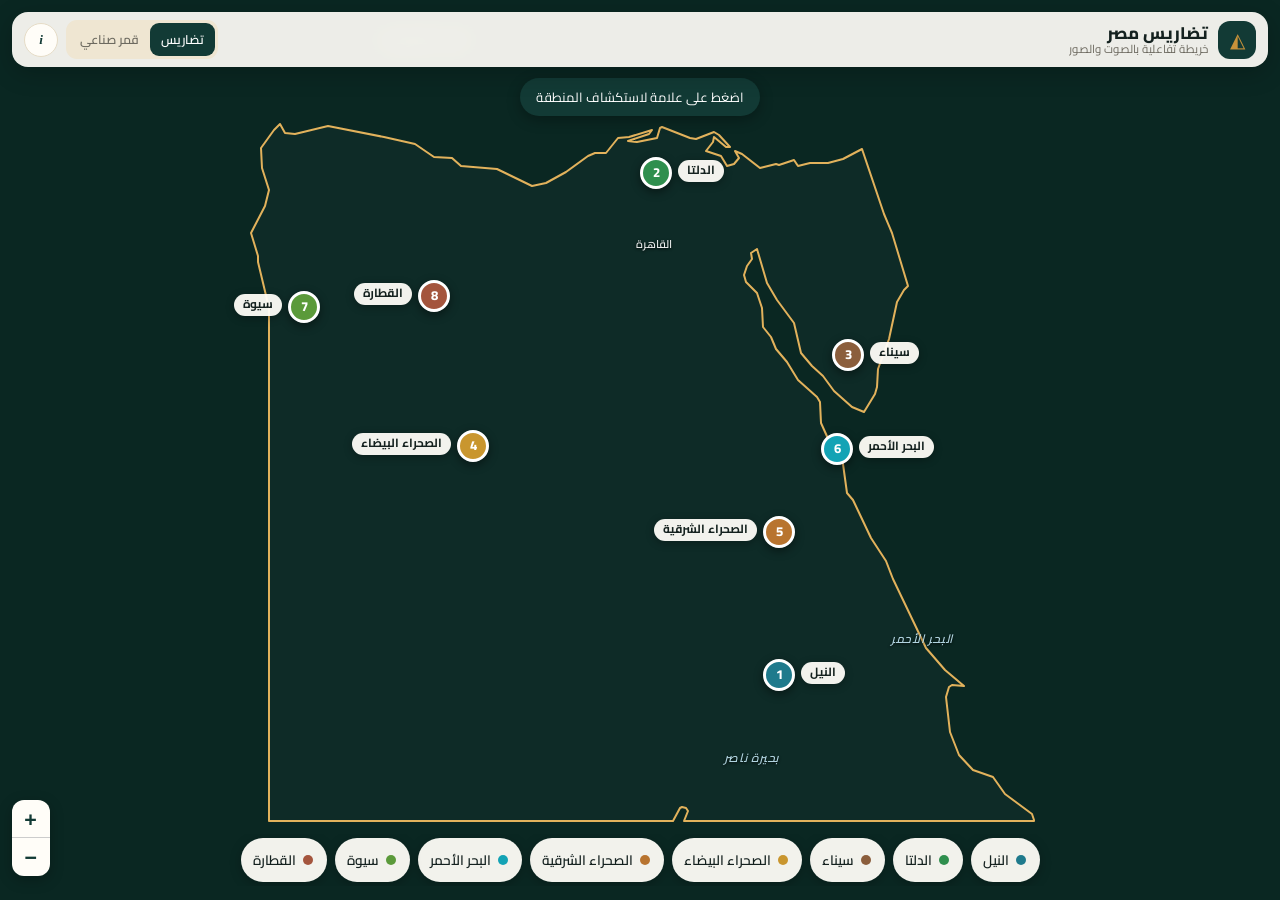
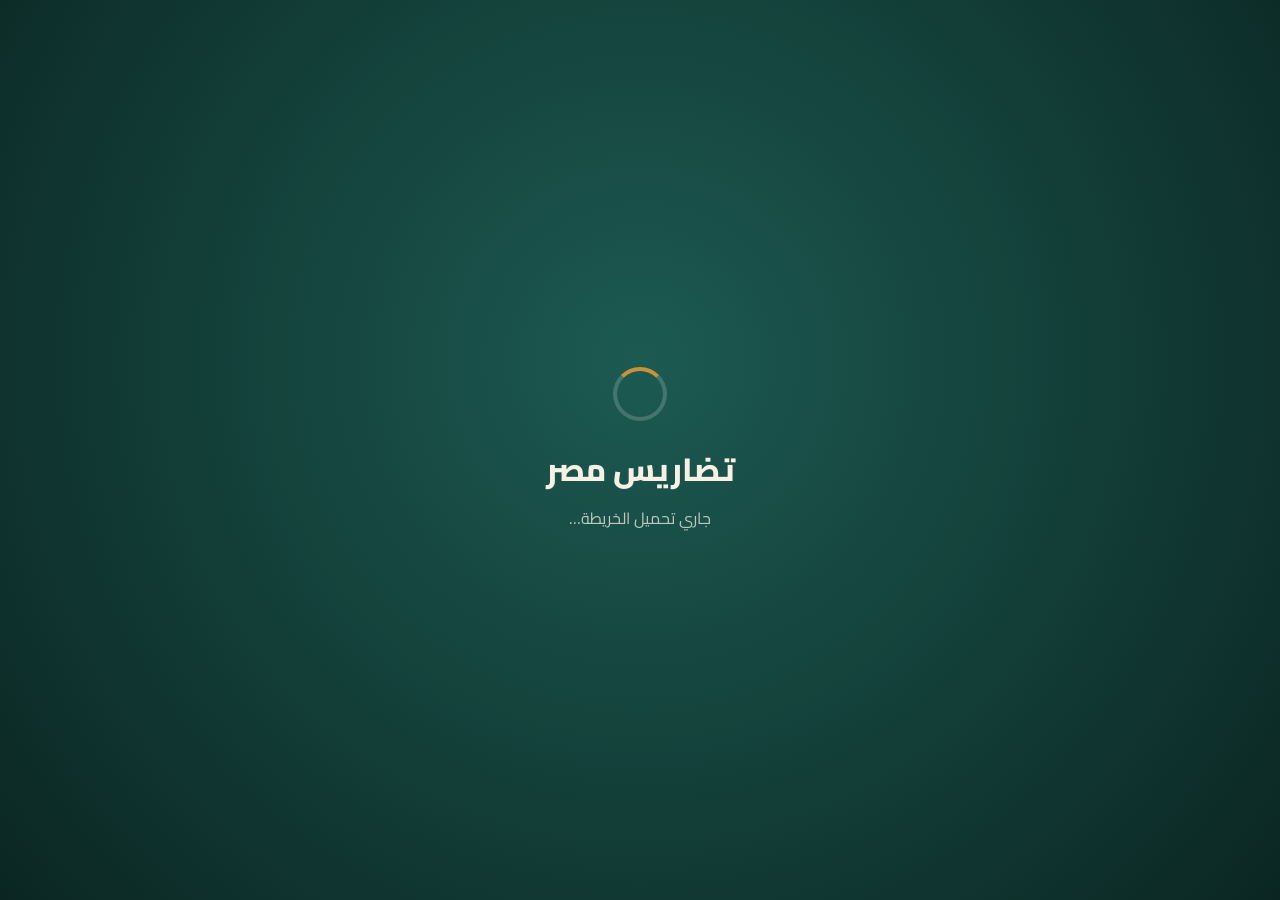
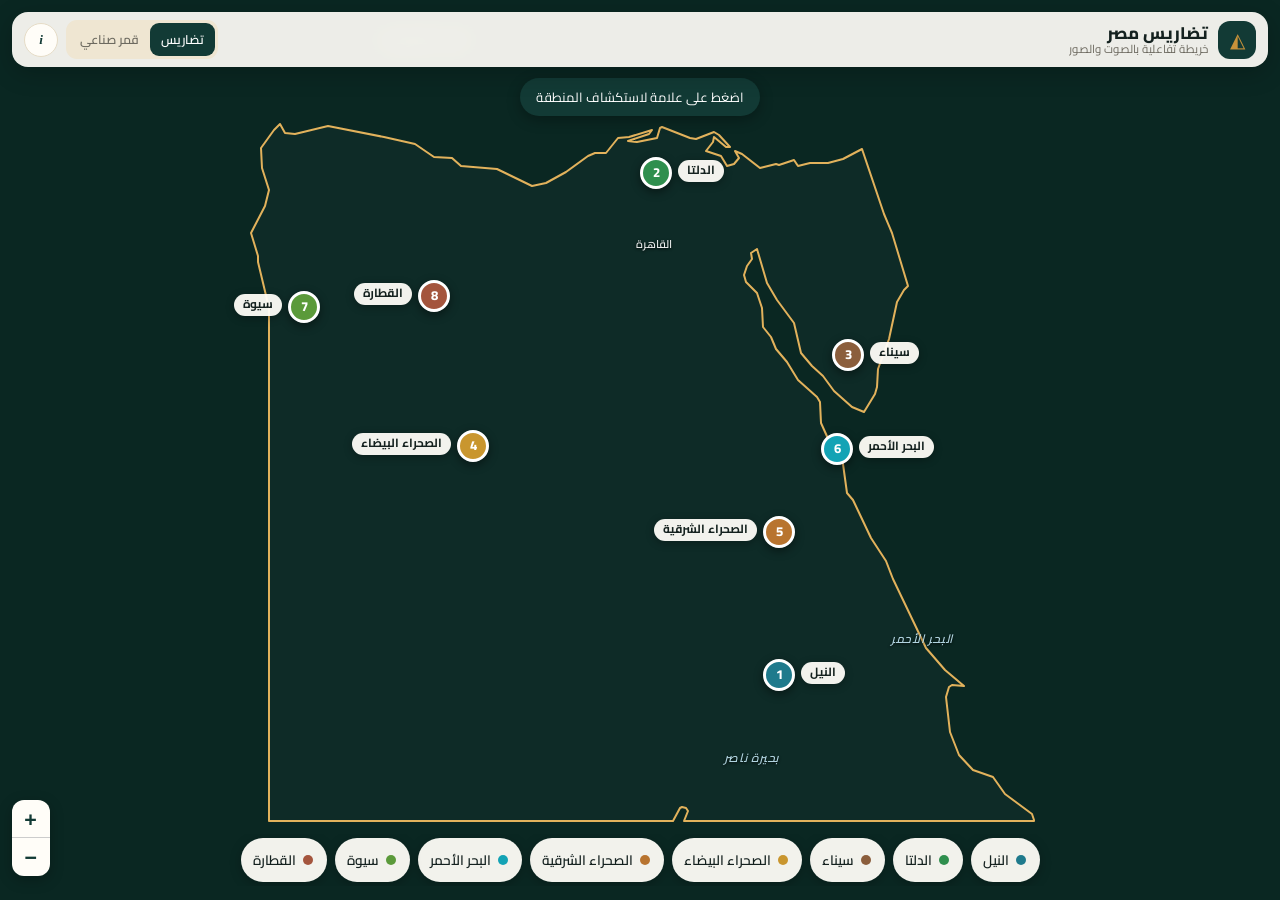
